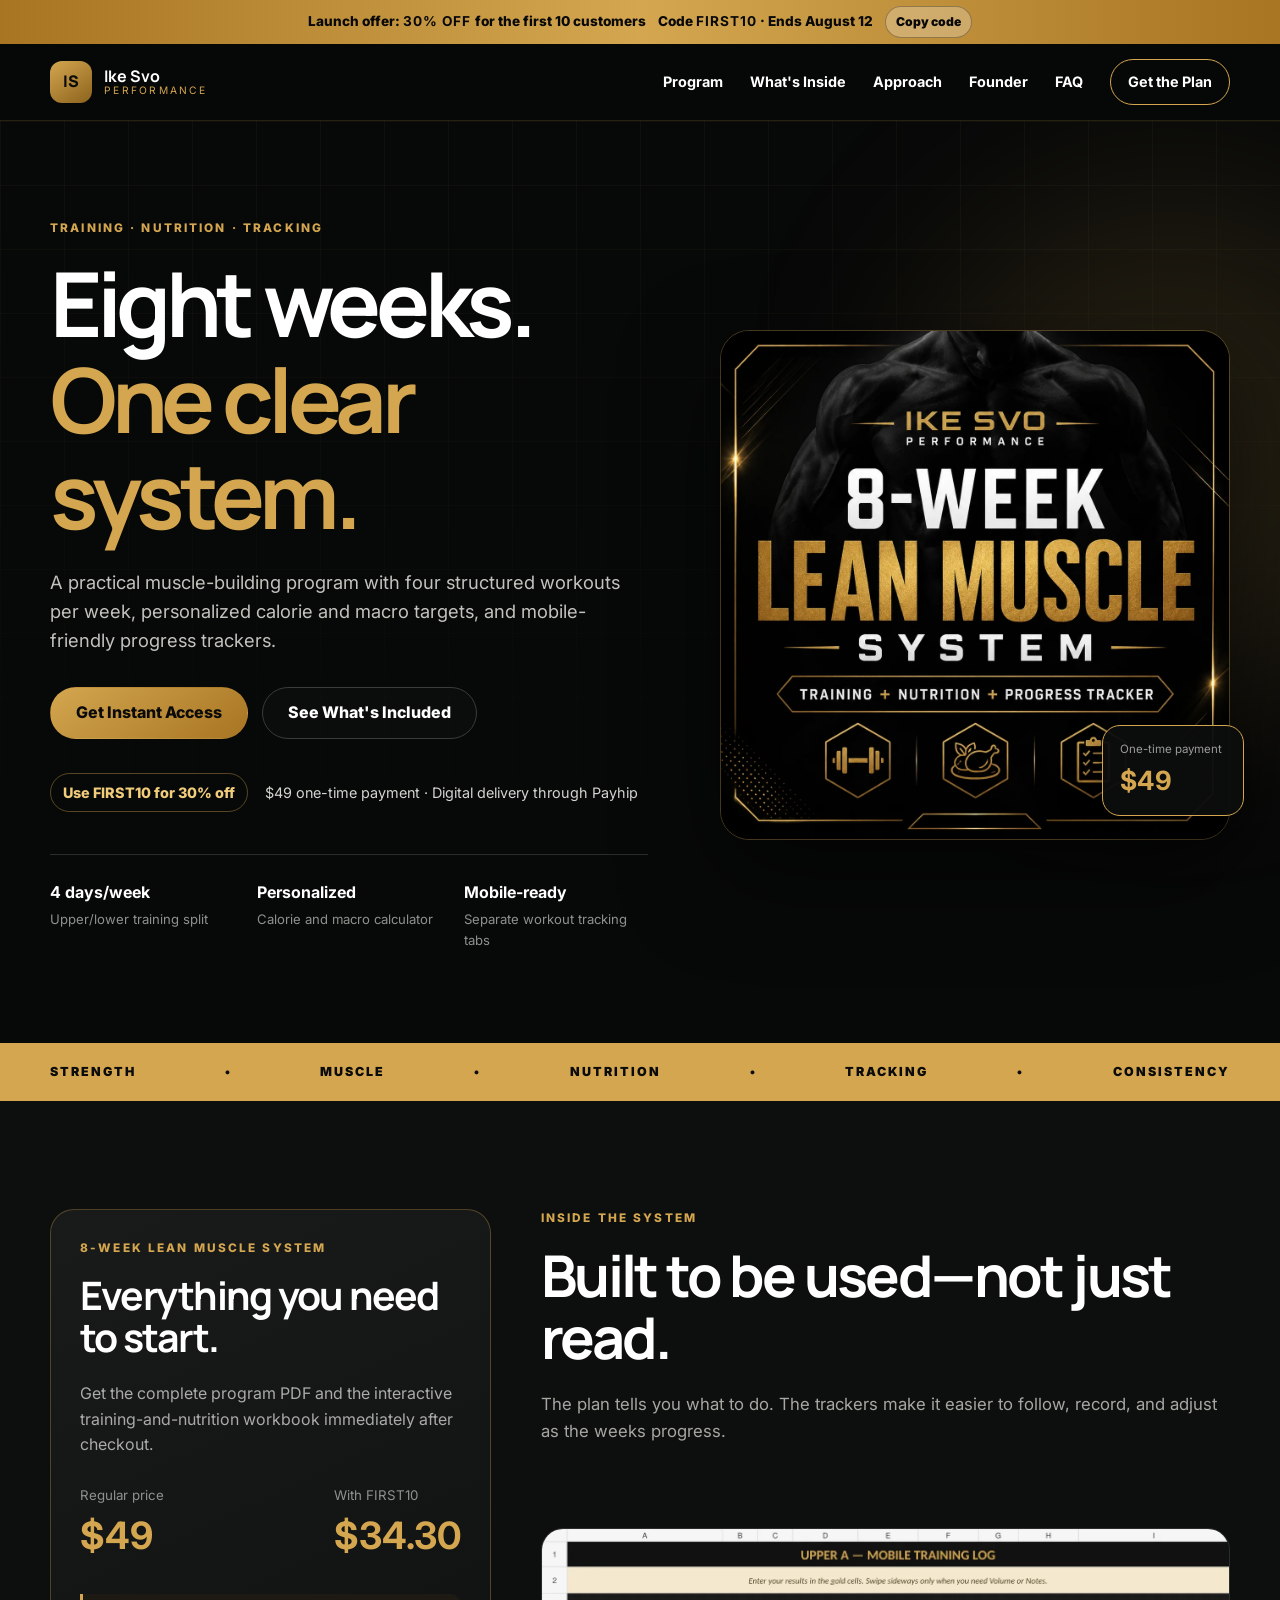
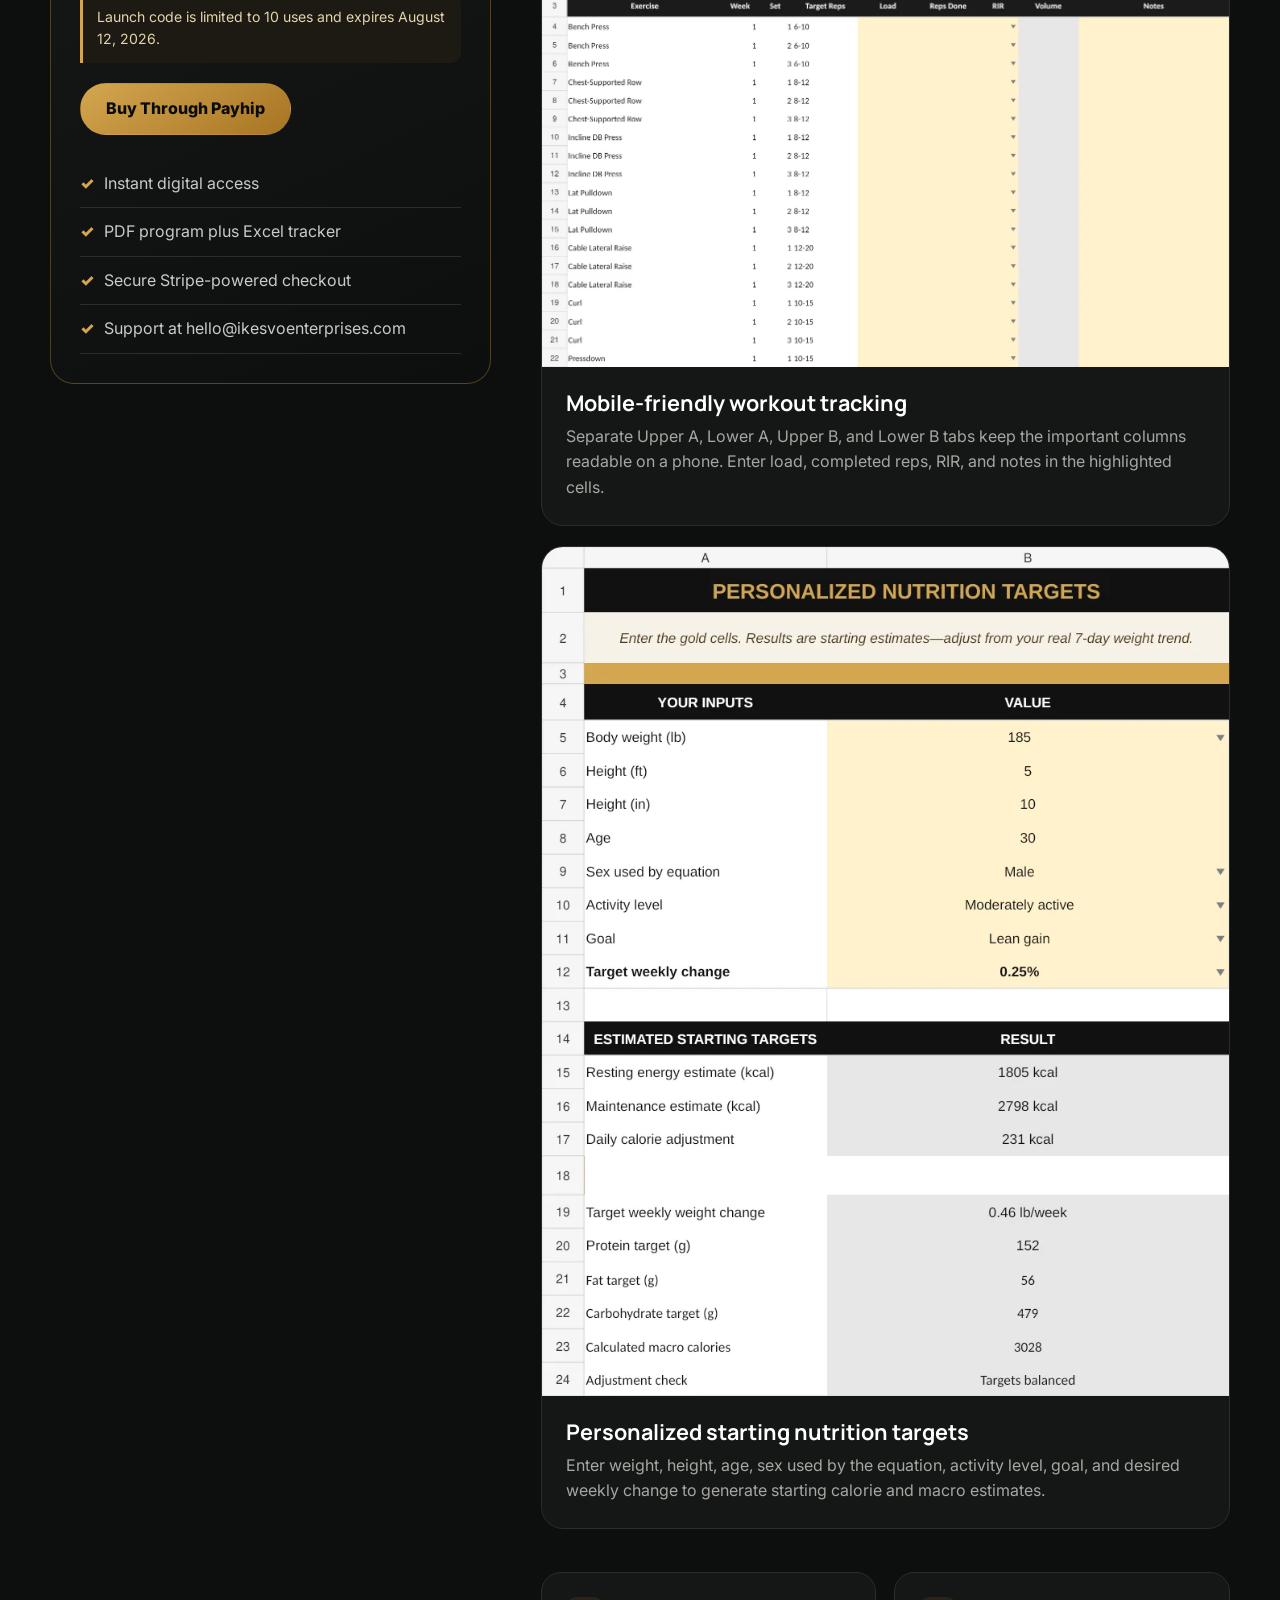
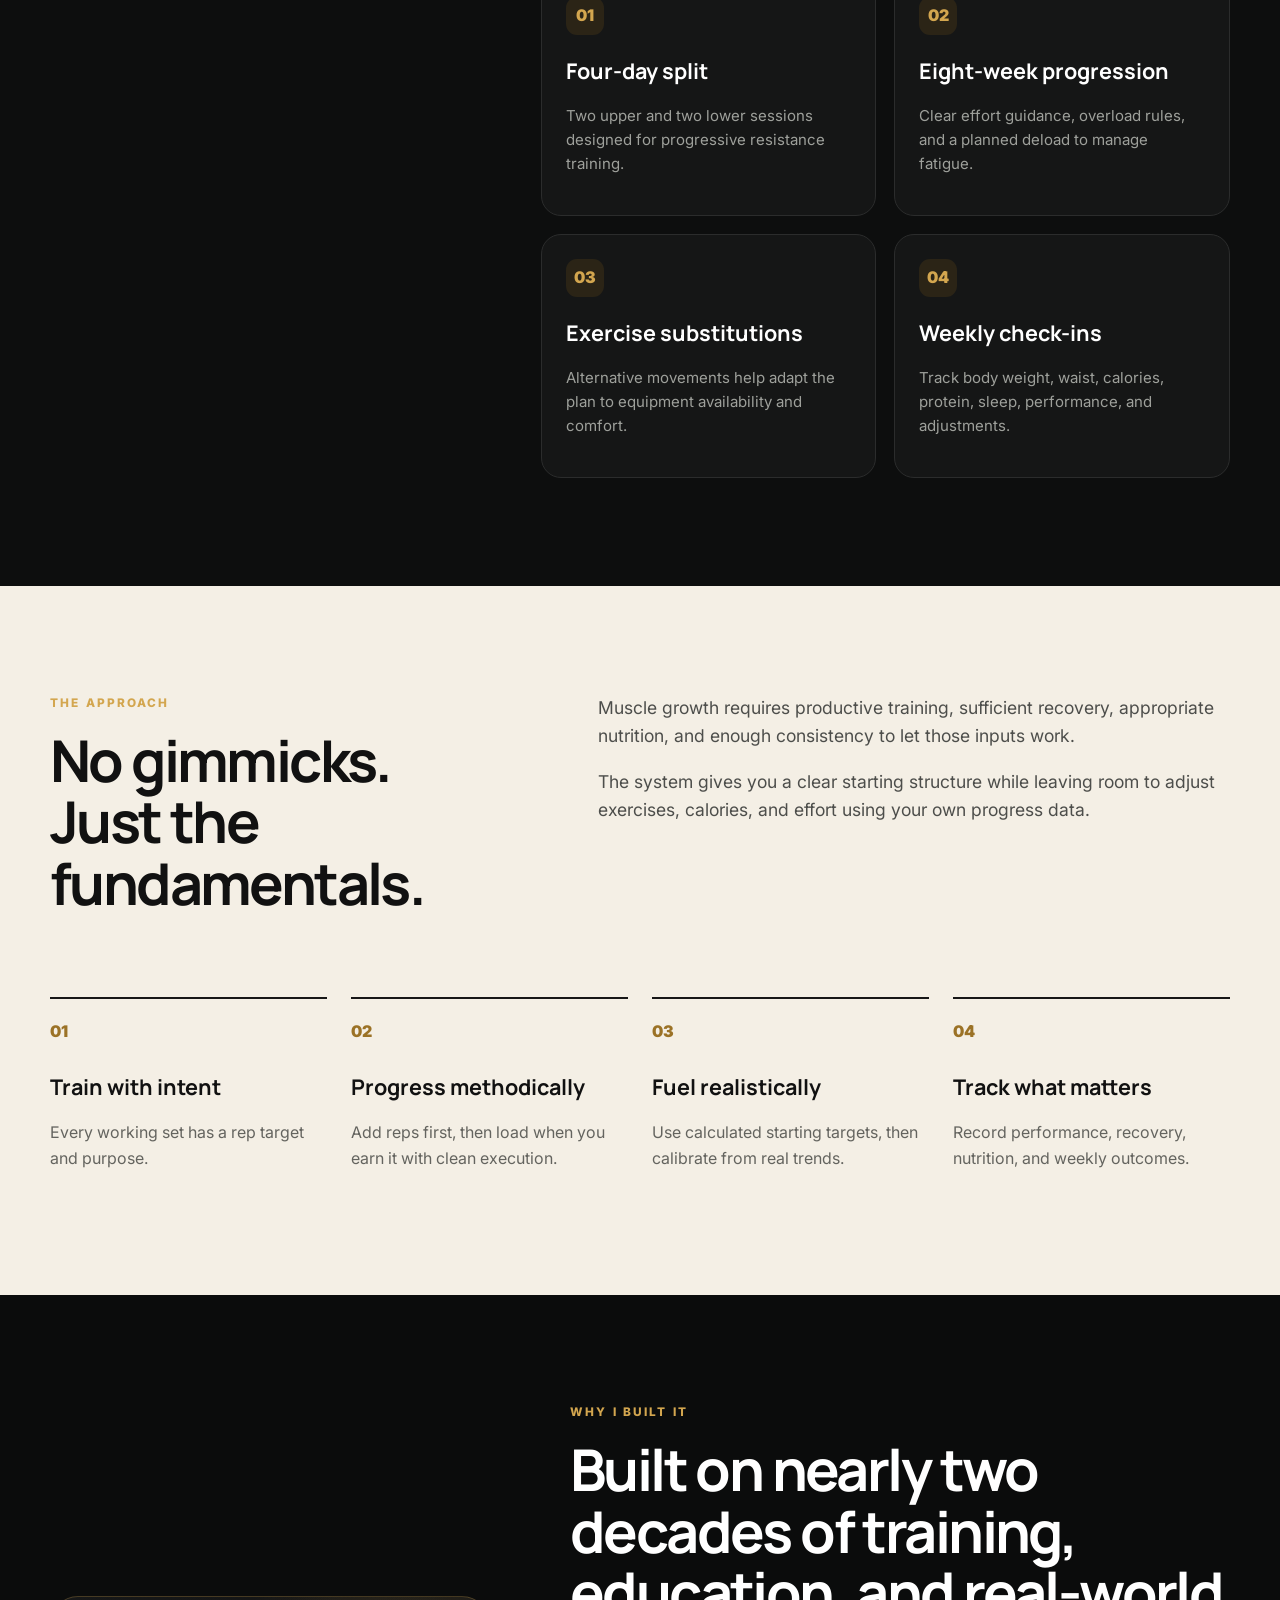
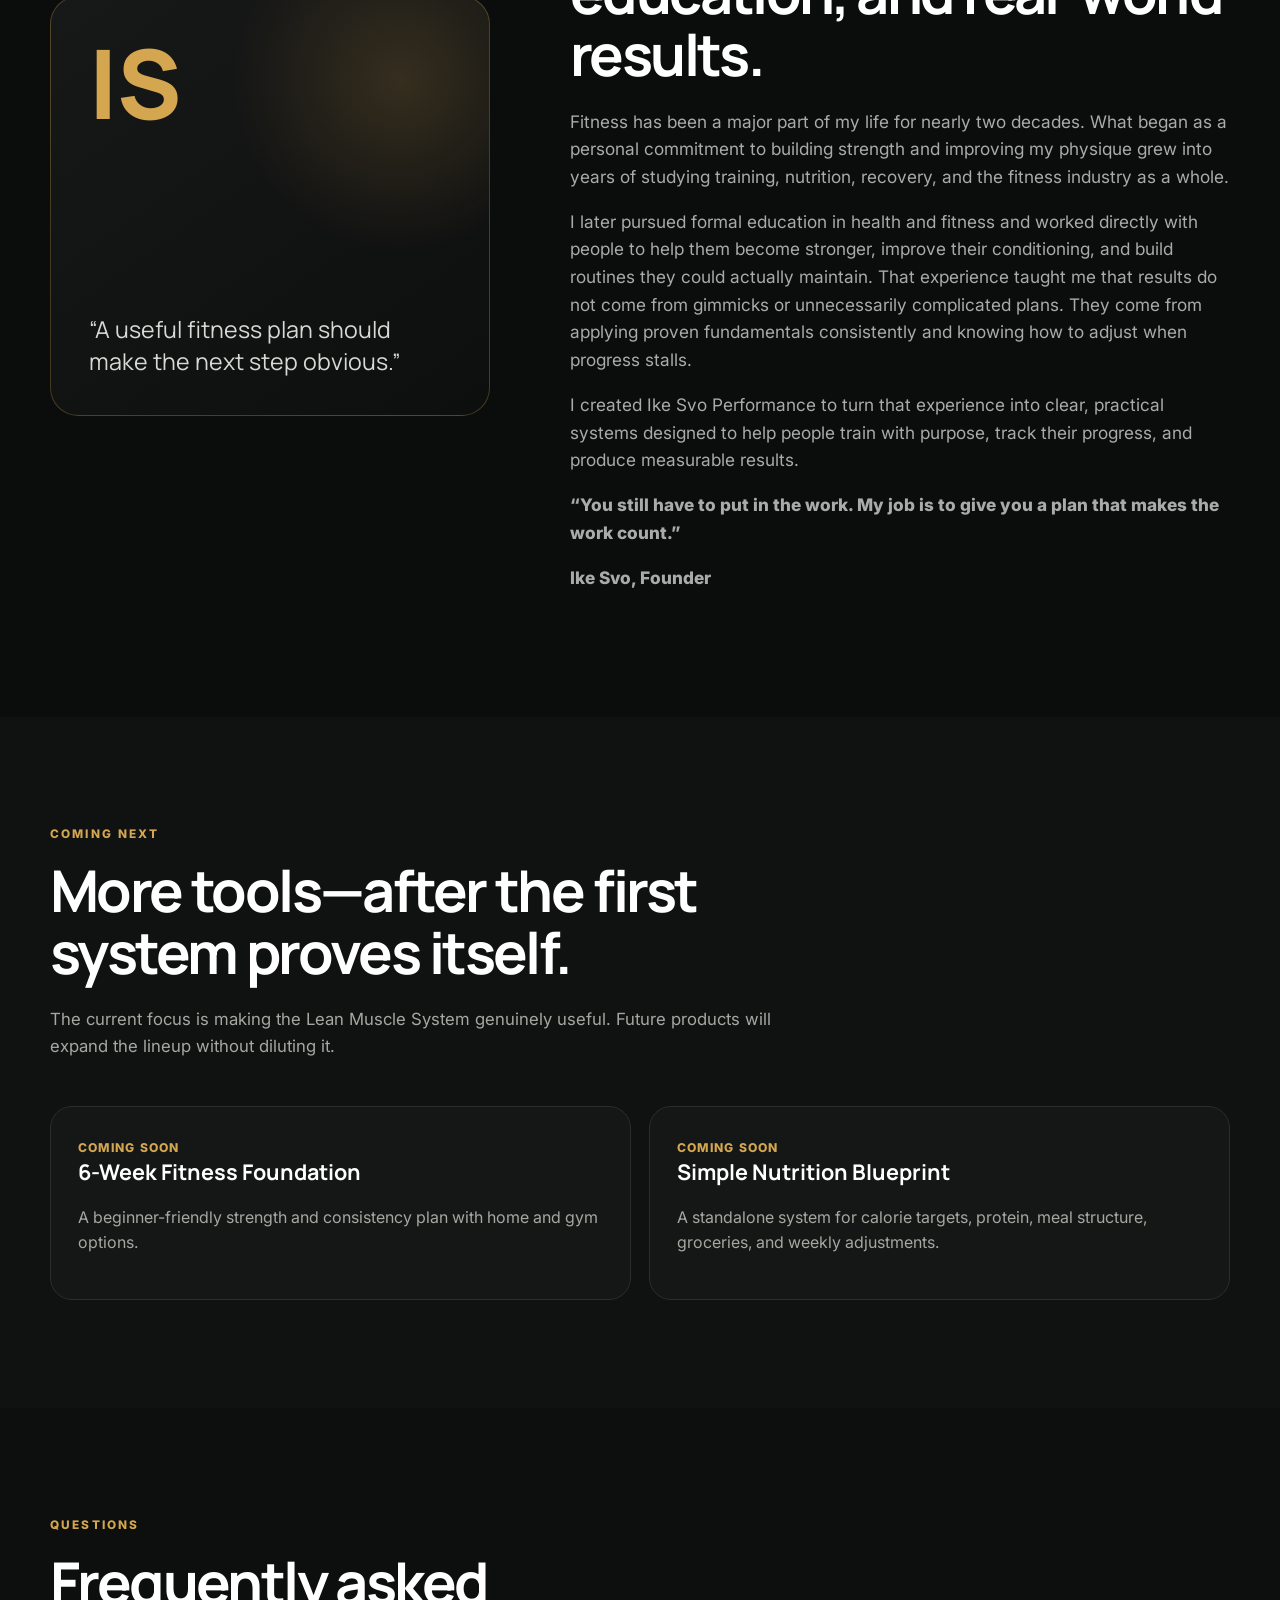
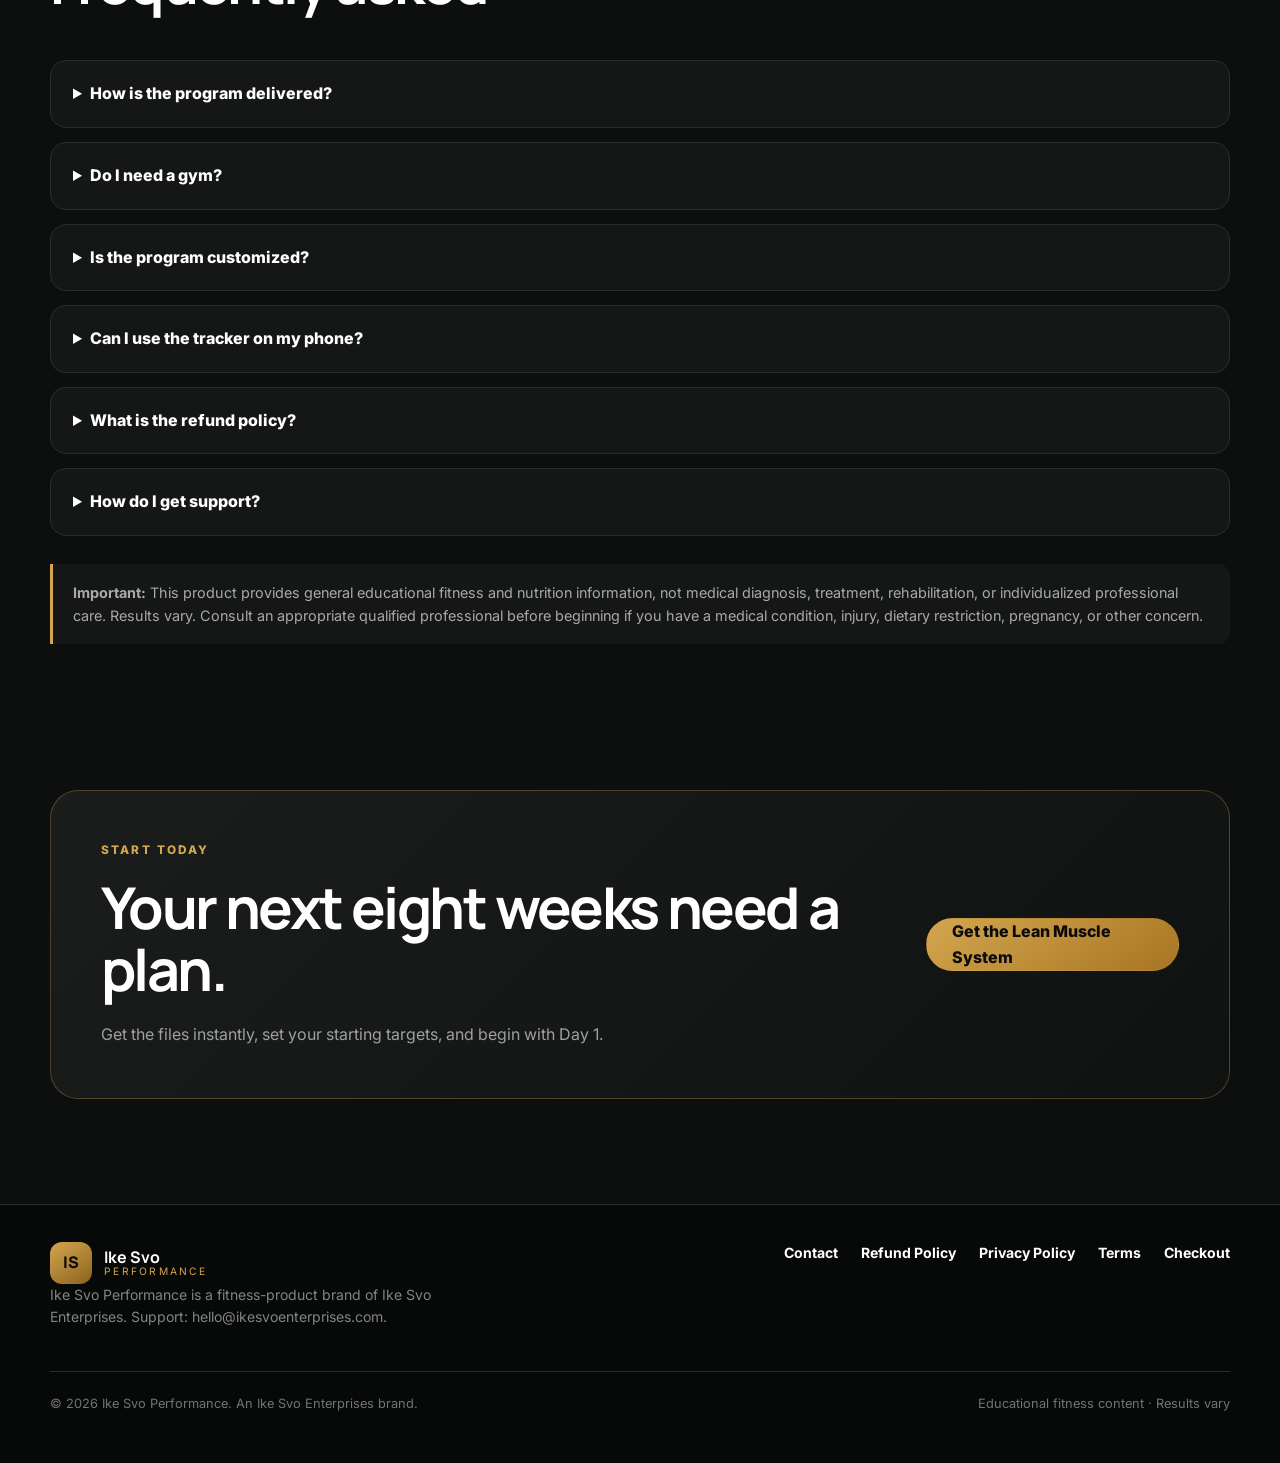
==== index.html @ c5bb83a3 "Rename     index.html.html to     index.html" ====
<!DOCTYPE html>
<html lang="en">
<head>
  <meta charset="UTF-8">
  <meta name="viewport" content="width=device-width, initial-scale=1.0">
  <meta name="description" content="The Ike Svo Performance 8-Week Lean Muscle System combines structured training, personalized nutrition targets, and progress tracking in one instant digital download.">
  <title>8-Week Lean Muscle System | Ike Svo Performance</title>
  <link rel="preconnect" href="https://fonts.googleapis.com">
  <link rel="preconnect" href="https://fonts.gstatic.com" crossorigin>
  <link href="https://fonts.googleapis.com/css2?family=Inter:wght@400;500;600;700;800&family=Manrope:wght@600;700;800&display=swap" rel="stylesheet">
  <link rel="stylesheet" href="styles.css">
</head>
<body>
  <div class="launch-bar">
    <div class="container launch-inner">
      <span>Launch offer: <strong>30% OFF</strong> for the first 10 customers</span>
      <span>Code <strong>FIRST10</strong> · Ends August 12</span>
      <button class="copy-code" data-copy-code="FIRST10" type="button">Copy code</button>
    </div>
  </div>

  <header class="site-header">
    <div class="container nav-wrap">
      <a class="brand" href="#top" aria-label="Ike Svo Performance home">
        <span class="brand-mark">IS</span>
        <span><strong>Ike Svo</strong><small>PERFORMANCE</small></span>
      </a>
      <button class="menu-toggle" aria-label="Open menu" aria-expanded="false">☰</button>
      <nav class="nav-links">
        <a href="#program">Program</a>
        <a href="#inside">What's Inside</a>
        <a href="#approach">Approach</a>
        <a href="#founder">Founder</a>
        <a href="#faq">FAQ</a>
        <a class="nav-cta" href="https://payhip.com/b/Aejir" target="_blank" rel="noopener">Get the Plan</a>
      </nav>
    </div>
  </header>

  <main id="top">
    <section class="hero">
      <div class="hero-grid-bg"></div>
      <div class="container hero-grid">
        <div>
          <div class="eyebrow">Training · Nutrition · Tracking</div>
          <h1>Eight weeks.<br><span>One clear system.</span></h1>
          <p class="hero-text">
            A practical muscle-building program with four structured workouts per week,
            personalized calorie and macro targets, and mobile-friendly progress trackers.
          </p>
          <div class="hero-actions">
            <a class="button button-gold" href="https://payhip.com/b/Aejir" target="_blank" rel="noopener">Get Instant Access</a>
            <a class="button button-outline" href="#inside">See What's Included</a>
          </div>
          <div class="offer-note">
            <span class="offer-pill">Use FIRST10 for 30% off</span>
            <span>$49 one-time payment · Digital delivery through Payhip</span>
          </div>
          <div class="hero-proof">
            <div><strong>4 days/week</strong><span>Upper/lower training split</span></div>
            <div><strong>Personalized</strong><span>Calorie and macro calculator</span></div>
            <div><strong>Mobile-ready</strong><span>Separate workout tracking tabs</span></div>
          </div>
        </div>
        <div class="product-cover-wrap">
          <img class="product-cover" src="product-cover.webp" alt="Cover of the Ike Svo Performance 8-Week Lean Muscle System">
          <div class="cover-price"><small>One-time payment</small><strong>$49</strong></div>
        </div>
      </div>
    </section>

    <section class="ticker" aria-label="Program features">
      <div class="container ticker-inner">
        <span>STRENGTH</span><span>•</span><span>MUSCLE</span><span>•</span>
        <span>NUTRITION</span><span>•</span><span>TRACKING</span><span>•</span><span>CONSISTENCY</span>
      </div>
    </section>

    <section class="section product-section" id="program">
      <div class="container product-layout">
        <aside class="product-summary">
          <div class="eyebrow">8-Week Lean Muscle System</div>
          <h2>Everything you need to start.</h2>
          <p>
            Get the complete program PDF and the interactive training-and-nutrition workbook
            immediately after checkout.
          </p>
          <div class="price-block">
            <div><small>Regular price</small><strong>$49</strong></div>
            <div><small>With FIRST10</small><strong>$34.30</strong></div>
          </div>
          <div class="discount-note">
            Launch code is limited to 10 uses and expires August 12, 2026.
          </div>
          <a class="button button-gold" href="https://payhip.com/b/Aejir" target="_blank" rel="noopener">Buy Through Payhip</a>
          <ul class="purchase-details">
            <li>Instant digital access</li>
            <li>PDF program plus Excel tracker</li>
            <li>Secure Stripe-powered checkout</li>
            <li>Support at hello@ikesvoenterprises.com</li>
          </ul>
        </aside>

        <div class="previews" id="inside">
          <div class="section-heading">
            <div class="eyebrow">Inside the system</div>
            <h2>Built to be used—not just read.</h2>
            <p>
              The plan tells you what to do. The trackers make it easier to follow, record,
              and adjust as the weeks progress.
            </p>
          </div>

          <article class="preview-card">
            <img class="preview-image" src="training-log-preview.webp" alt="Preview of the mobile-friendly Upper A training log">
            <div class="preview-copy">
              <h3>Mobile-friendly workout tracking</h3>
              <p>
                Separate Upper A, Lower A, Upper B, and Lower B tabs keep the important columns
                readable on a phone. Enter load, completed reps, RIR, and notes in the highlighted cells.
              </p>
            </div>
          </article>

          <article class="preview-card">
            <img class="preview-image" src="nutrition-calculator-preview.webp" alt="Preview of the personalized nutrition calculator">
            <div class="preview-copy">
              <h3>Personalized starting nutrition targets</h3>
              <p>
                Enter weight, height, age, sex used by the equation, activity level, goal, and desired
                weekly change to generate starting calorie and macro estimates.
              </p>
            </div>
          </article>

          <div class="included-grid">
            <article class="included-card"><span>01</span><h3>Four-day split</h3><p>Two upper and two lower sessions designed for progressive resistance training.</p></article>
            <article class="included-card"><span>02</span><h3>Eight-week progression</h3><p>Clear effort guidance, overload rules, and a planned deload to manage fatigue.</p></article>
            <article class="included-card"><span>03</span><h3>Exercise substitutions</h3><p>Alternative movements help adapt the plan to equipment availability and comfort.</p></article>
            <article class="included-card"><span>04</span><h3>Weekly check-ins</h3><p>Track body weight, waist, calories, protein, sleep, performance, and adjustments.</p></article>
          </div>
        </div>
      </div>
    </section>

    <section class="section approach-section" id="approach">
      <div class="container">
        <div class="two-column">
          <div><div class="eyebrow">The approach</div><h2>No gimmicks.<br>Just the fundamentals.</h2></div>
          <div class="approach-copy">
            <p>Muscle growth requires productive training, sufficient recovery, appropriate nutrition, and enough consistency to let those inputs work.</p>
            <p>The system gives you a clear starting structure while leaving room to adjust exercises, calories, and effort using your own progress data.</p>
          </div>
        </div>
        <div class="principles-grid">
          <article><span>01</span><h3>Train with intent</h3><p>Every working set has a rep target and purpose.</p></article>
          <article><span>02</span><h3>Progress methodically</h3><p>Add reps first, then load when you earn it with clean execution.</p></article>
          <article><span>03</span><h3>Fuel realistically</h3><p>Use calculated starting targets, then calibrate from real trends.</p></article>
          <article><span>04</span><h3>Track what matters</h3><p>Record performance, recovery, nutrition, and weekly outcomes.</p></article>
        </div>
      </div>
    </section>

    <section class="section founder-section" id="founder">
      <div class="container founder-grid">
        <div class="founder-card">
          <div class="founder-monogram">IS</div>
          <blockquote>“A useful fitness plan should make the next step obvious.”</blockquote>
        </div>
        <div class="founder-copy">
          <div class="eyebrow">Why I built it</div>
          <h2>Built on nearly two decades of training, education, and real-world results.</h2>
          <p>
            Fitness has been a major part of my life for nearly two decades. What began as a personal
            commitment to building strength and improving my physique grew into years of studying training,
            nutrition, recovery, and the fitness industry as a whole.
          </p>
          <p>
            I later pursued formal education in health and fitness and worked directly with people to help
            them become stronger, improve their conditioning, and build routines they could actually maintain.
            That experience taught me that results do not come from gimmicks or unnecessarily complicated plans.
            They come from applying proven fundamentals consistently and knowing how to adjust when progress stalls.
          </p>
          <p>
            I created Ike Svo Performance to turn that experience into clear, practical systems designed to
            help people train with purpose, track their progress, and produce measurable results.
          </p>
          <p class="founder-signoff">“You still have to put in the work. My job is to give you a plan that makes the work count.”</p>
          <p class="founder-signoff">Ike Svo, Founder</p>
        </div>
      </div>
    </section>

    <section class="section coming-section">
      <div class="container">
        <div class="section-heading">
          <div class="eyebrow">Coming next</div>
          <h2>More tools—after the first system proves itself.</h2>
          <p>The current focus is making the Lean Muscle System genuinely useful. Future products will expand the lineup without diluting it.</p>
        </div>
        <div class="coming-grid">
          <article class="coming-card"><span class="tag">Coming soon</span><h3>6-Week Fitness Foundation</h3><p>A beginner-friendly strength and consistency plan with home and gym options.</p></article>
          <article class="coming-card"><span class="tag">Coming soon</span><h3>Simple Nutrition Blueprint</h3><p>A standalone system for calorie targets, protein, meal structure, groceries, and weekly adjustments.</p></article>
        </div>
      </div>
    </section>

    <section class="section faq-section" id="faq">
      <div class="container">
        <div class="section-heading"><div class="eyebrow">Questions</div><h2>Frequently asked</h2></div>
        <div class="faq-list">
          <details><summary>How is the program delivered?</summary><p>Checkout and automatic digital delivery are handled through Payhip. After purchase, you receive access to the program PDF and Excel tracker on the confirmation page and by email.</p></details>
          <details><summary>Do I need a gym?</summary><p>The Lean Muscle System is designed primarily for a gym with standard resistance-training equipment. The program includes substitutions for many movements.</p></details>
          <details><summary>Is the program customized?</summary><p>The workouts are a self-guided program, not individualized coaching. The included nutrition calculator produces personalized starting estimates based on the information you enter, but it is not medical or dietetic care.</p></details>
          <details><summary>Can I use the tracker on my phone?</summary><p>Yes. The workbook includes separate mobile-friendly tabs for each workout. Microsoft Excel or another compatible spreadsheet app is recommended.</p></details>
          <details><summary>What is the refund policy?</summary><p>Because this is an instantly delivered digital product, sales are generally final after access is provided, except where required by law or when a file is defective or inaccessible. Read the full <a href="refund.html">Refund Policy</a>.</p></details>
          <details><summary>How do I get support?</summary><p>Email <a href="mailto:hello@ikesvoenterprises.com">hello@ikesvoenterprises.com</a> with your order email and a clear description of the issue.</p></details>
        </div>
        <div class="disclaimer">
          <strong>Important:</strong> This product provides general educational fitness and nutrition information, not medical diagnosis, treatment, rehabilitation, or individualized professional care. Results vary. Consult an appropriate qualified professional before beginning if you have a medical condition, injury, dietary restriction, pregnancy, or other concern.
        </div>
      </div>
    </section>

    <section class="cta-section">
      <div class="container cta-card">
        <div><div class="eyebrow">Start today</div><h2>Your next eight weeks need a plan.</h2><p>Get the files instantly, set your starting targets, and begin with Day 1.</p></div>
        <a class="button button-gold" href="https://payhip.com/b/Aejir" target="_blank" rel="noopener">Get the Lean Muscle System</a>
      </div>
    </section>
  </main>

  <footer>
    <div class="container">
      <div class="footer-top">
        <div>
          <a class="brand" href="#top"><span class="brand-mark">IS</span><span><strong>Ike Svo</strong><small>PERFORMANCE</small></span></a>
          <p class="footer-copy">Ike Svo Performance is a fitness-product brand of Ike Svo Enterprises. Support: <a href="mailto:hello@ikesvoenterprises.com">hello@ikesvoenterprises.com</a>.</p>
        </div>
        <nav class="footer-links" aria-label="Footer navigation">
          <a href="contact.html">Contact</a>
          <a href="refund.html">Refund Policy</a>
          <a href="privacy.html">Privacy Policy</a>
          <a href="terms.html">Terms</a>
          <a href="https://payhip.com/b/Aejir" target="_blank" rel="noopener">Checkout</a>
        </nav>
      </div>
      <div class="footer-bottom">
        <span>© <span id="year"></span> Ike Svo Performance. An Ike Svo Enterprises brand.</span>
        <span>Educational fitness content · Results vary</span>
      </div>
    </div>
  </footer>
  <div class="toast" role="status" aria-live="polite"></div>
  <script src="script.js"></script>
</body>
</html>
---- styles.css ----
:root {
  --black: #070808;
  --black-soft: #0f1010;
  --card: #151616;
  --card-2: #1a1b1b;
  --gold: #d3a64f;
  --gold-light: #f0cc7b;
  --gold-dark: #9b7226;
  --cream: #f4efe5;
  --white: #ffffff;
  --muted: #a7a7a2;
  --line: #2b2c2c;
  --success: #85d69a;
  --max: 1180px;
}
* { box-sizing: border-box; }
html { scroll-behavior: smooth; }
body {
  margin: 0;
  font-family: "Inter", sans-serif;
  color: var(--white);
  background: var(--black);
  line-height: 1.6;
}
body.menu-open { overflow: hidden; }
a { color: inherit; text-decoration: none; }
img { display: block; max-width: 100%; }
button { font: inherit; }
.container { width: min(calc(100% - 40px), var(--max)); margin: 0 auto; }
.eyebrow {
  margin-bottom: 17px;
  color: var(--gold);
  font-size: .74rem;
  font-weight: 800;
  letter-spacing: .18em;
  text-transform: uppercase;
}
h1, h2, h3 { margin-top: 0; font-family: "Manrope", sans-serif; line-height: 1.07; }
h1 { margin-bottom: 25px; font-size: clamp(3.25rem, 7vw, 6.35rem); letter-spacing: -.06em; }
h1 span, h2 span { color: var(--gold); }
h2 { margin-bottom: 22px; font-size: clamp(2.3rem, 4.5vw, 4.15rem); letter-spacing: -.045em; }
h3 { font-size: 1.35rem; }
p { margin-top: 0; }
.launch-bar {
  position: relative;
  z-index: 120;
  background: linear-gradient(90deg, #a87523, var(--gold), #a87523);
  color: #090909;
}
.launch-inner {
  min-height: 44px;
  display: flex;
  align-items: center;
  justify-content: center;
  gap: 12px;
  text-align: center;
  font-size: .85rem;
  font-weight: 800;
}
.launch-inner strong { letter-spacing: .08em; }
.copy-code {
  padding: 5px 10px;
  border: 1px solid rgba(0,0,0,.3);
  border-radius: 999px;
  background: rgba(255,255,255,.25);
  color: #090909;
  cursor: pointer;
  font-size: .76rem;
  font-weight: 900;
}
.site-header {
  position: sticky;
  top: 0;
  z-index: 110;
  border-bottom: 1px solid rgba(211,166,79,.16);
  background: rgba(7,8,8,.9);
  backdrop-filter: blur(14px);
}
.nav-wrap { min-height: 76px; display: flex; align-items: center; justify-content: space-between; }
.brand { display: flex; align-items: center; gap: 12px; }
.brand-mark {
  width: 42px; height: 42px; display: grid; place-items: center;
  border-radius: 12px;
  background: linear-gradient(145deg, var(--gold), #8c631d);
  color: #0b0b0b;
  font-family: "Manrope", sans-serif;
  font-weight: 800;
}
.brand > span:last-child { display: flex; flex-direction: column; line-height: 1.05; }
.brand strong { font-family: "Manrope", sans-serif; font-size: 1rem; }
.brand small { color: var(--gold); font-size: .64rem; letter-spacing: .22em; }
.nav-links { display: flex; align-items: center; gap: 27px; font-size: .9rem; font-weight: 700; }
.nav-links a:hover { color: var(--gold); }
.nav-cta { padding: 10px 17px; border: 1px solid var(--gold); border-radius: 999px; }
.menu-toggle { display: none; border: 0; background: none; color: #fff; font-size: 1.55rem; cursor: pointer; }
.hero {
  position: relative;
  min-height: 760px;
  padding: 98px 0 92px;
  overflow: hidden;
  display: flex;
  align-items: center;
}
.hero-grid-bg {
  position: absolute; inset: 0;
  background:
    linear-gradient(rgba(211,166,79,.05) 1px, transparent 1px),
    linear-gradient(90deg,rgba(211,166,79,.05) 1px,transparent 1px);
  background-size: 64px 64px;
  mask-image: linear-gradient(to bottom, black, transparent 88%);
}
.hero::after {
  content: "";
  position: absolute;
  width: 520px; height: 520px;
  right: -150px; top: 70px;
  border-radius: 50%;
  background: rgba(211,166,79,.13);
  filter: blur(95px);
}
.hero-grid {
  position: relative; z-index: 2;
  display: grid;
  grid-template-columns: 1.08fr .92fr;
  gap: 72px;
  align-items: center;
}
.hero-text { max-width: 650px; margin-bottom: 31px; color: #c3c3be; font-size: 1.15rem; }
.hero-actions { display: flex; flex-wrap: wrap; gap: 14px; margin-bottom: 34px; }
.button {
  min-height: 52px;
  padding: 0 25px;
  display: inline-flex; align-items: center; justify-content: center;
  border: 1px solid transparent;
  border-radius: 999px;
  font-weight: 800;
  cursor: pointer;
}
.button-gold { background: linear-gradient(145deg,var(--gold),#a87523); color: #0b0b0b; }
.button-gold:hover { filter: brightness(1.08); }
.button-outline { border-color: #3a3b3b; background: rgba(255,255,255,.02); color: #fff; }
.offer-note {
  display: flex; flex-wrap: wrap; gap: 10px 17px; align-items: center;
  margin-bottom: 42px;
  color: #d4d4cf;
  font-size: .9rem;
}
.offer-pill {
  padding: 7px 12px;
  border: 1px solid rgba(211,166,79,.4);
  border-radius: 999px;
  color: var(--gold-light);
  font-weight: 800;
}
.hero-proof {
  padding-top: 25px;
  display: grid;
  grid-template-columns: repeat(3,1fr);
  gap: 22px;
  border-top: 1px solid var(--line);
}
.hero-proof strong, .hero-proof span { display: block; }
.hero-proof strong { margin-bottom: 4px; }
.hero-proof span { color: #8f918d; font-size: .82rem; }
.product-cover-wrap {
  position: relative;
  width: min(100%, 530px);
  margin-left: auto;
}
.product-cover {
  width: 100%;
  border: 1px solid rgba(211,166,79,.3);
  border-radius: 29px;
  box-shadow: 0 35px 95px rgba(0,0,0,.55);
}
.cover-price {
  position: absolute;
  right: -14px;
  bottom: 24px;
  min-width: 142px;
  padding: 14px 17px;
  border: 1px solid var(--gold);
  border-radius: 18px;
  background: rgba(12,13,13,.95);
  box-shadow: 0 16px 40px rgba(0,0,0,.4);
}
.cover-price small, .cover-price strong { display: block; }
.cover-price small { color: #9a9c97; font-size: .72rem; }
.cover-price strong { color: var(--gold); font-size: 1.65rem; }
.ticker { background: var(--gold); color: #0b0b0b; }
.ticker-inner {
  min-height: 58px;
  display: flex; align-items: center; justify-content: space-between;
  font-size: .78rem; font-weight: 900; letter-spacing: .16em;
}
.section { padding: 108px 0; }
.section-heading { max-width: 740px; margin-bottom: 47px; }
.section-heading p { color: var(--muted); font-size: 1.05rem; }
.product-section { background: #0d0e0e; }
.product-layout {
  display: grid;
  grid-template-columns: .78fr 1.22fr;
  gap: 50px;
  align-items: start;
}
.product-summary {
  position: sticky;
  top: 150px;
  padding: 29px;
  border: 1px solid rgba(211,166,79,.32);
  border-radius: 24px;
  background: linear-gradient(155deg,#191a1a,#0d0e0e);
}
.product-summary h2 { font-size: 2.45rem; }
.product-summary p { color: #aaa; }
.price-block { display: flex; align-items: end; justify-content: space-between; gap: 15px; margin: 27px 0; }
.price-block small, .price-block strong { display: block; }
.price-block small { color: #8f918d; }
.price-block strong { color: var(--gold); font-size: 2.35rem; }
.discount-note {
  margin-bottom: 20px;
  padding: 12px 14px;
  border-left: 3px solid var(--gold);
  border-radius: 0 10px 10px 0;
  background: #1c1a13;
  color: #e4d4ac;
  font-size: .88rem;
}
.purchase-details {
  margin: 25px 0 0;
  padding: 0;
  list-style: none;
}
.purchase-details li {
  padding: 11px 0;
  border-bottom: 1px solid var(--line);
  color: #cacbc7;
}
.purchase-details li::before { content: "✓"; margin-right: 10px; color: var(--gold); font-weight: 900; }
.previews { display: grid; gap: 20px; }
.preview-card {
  overflow: hidden;
  border: 1px solid var(--line);
  border-radius: 22px;
  background: var(--card);
}
.preview-image {
  width: 100%;
  background: #fff;
}
.preview-copy { padding: 24px; }
.preview-copy h3 { margin-bottom: 10px; }
.preview-copy p { margin-bottom: 0; color: var(--muted); }
.included-grid { margin-top: 23px; display: grid; grid-template-columns: repeat(2,1fr); gap: 18px; }
.included-card {
  min-height: 175px;
  padding: 24px;
  border: 1px solid var(--line);
  border-radius: 20px;
  background: #151616;
}
.included-card span {
  display: inline-grid; place-items: center;
  width: 38px; height: 38px;
  margin-bottom: 24px;
  border-radius: 11px;
  background: #2b2416;
  color: var(--gold);
  font-weight: 900;
}
.included-card p { color: #9ea09b; font-size: .94rem; }
.approach-section { background: var(--cream); color: #111; }
.two-column { display: grid; grid-template-columns: .85fr 1.15fr; gap: 80px; }
.approach-copy { color: #4d4e4b; font-size: 1.1rem; }
.principles-grid { margin-top: 60px; display: grid; grid-template-columns: repeat(4,1fr); gap: 24px; }
.principles-grid article { padding-top: 20px; border-top: 2px solid #171717; }
.principles-grid span { display: block; margin-bottom: 31px; color: var(--gold-dark); font-weight: 900; }
.principles-grid p { color: #64645f; }
.founder-section { background: #0b0c0c; }
.founder-grid { display: grid; grid-template-columns: .8fr 1.2fr; gap: 80px; align-items: center; }
.founder-card {
  min-height: 420px;
  padding: 38px;
  display: flex; flex-direction: column; justify-content: space-between;
  border: 1px solid rgba(211,166,79,.28);
  border-radius: 28px;
  background:
    radial-gradient(circle at 80% 20%, rgba(211,166,79,.18), transparent 35%),
    linear-gradient(145deg,#171818,#0d0e0e);
}
.founder-monogram { color: var(--gold); font-family: "Manrope"; font-size: 6rem; font-weight: 800; line-height: 1; }
.founder-card blockquote { margin: 0; color: #d8d9d5; font-family: "Manrope"; font-size: 1.45rem; line-height: 1.35; }
.founder-copy p { color: #aaa; font-size: 1.08rem; }
.founder-signoff { color: var(--gold-light); font-weight: 800; }
.coming-section { background: #101111; }
.coming-grid { display: grid; grid-template-columns: repeat(2,1fr); gap: 18px; }
.coming-card {
  padding: 27px;
  border: 1px solid var(--line);
  border-radius: 22px;
  background: #151616;
}
.coming-card .tag { color: var(--gold); font-size: .76rem; font-weight: 800; letter-spacing: .1em; text-transform: uppercase; }
.coming-card p { color: var(--muted); }
.faq-section { background: #0d0e0e; }
.faq-list { display: grid; gap: 14px; }
details {
  padding: 20px 22px;
  border: 1px solid var(--line);
  border-radius: 16px;
  background: #151616;
}
summary { cursor: pointer; font-weight: 800; }
details p { margin-bottom: 0; color: #a8aaa5; }
.disclaimer {
  margin-top: 28px;
  padding: 17px 20px;
  border-left: 3px solid var(--gold);
  border-radius: 0 12px 12px 0;
  background: #151616;
  color: #a9aaa6;
  font-size: .9rem;
}
.cta-section { padding: 38px 0 105px; background: #0d0e0e; }
.cta-card {
  padding: 50px;
  display: flex; align-items: center; justify-content: space-between; gap: 40px;
  border: 1px solid rgba(211,166,79,.3);
  border-radius: 28px;
  background: linear-gradient(135deg,#1b1c1c,#101111);
}
.cta-card p { margin-bottom: 0; color: #9fa19c; }
footer { padding: 37px 0 48px; border-top: 1px solid var(--line); }
.footer-top { display: flex; justify-content: space-between; gap: 35px; }
.footer-copy { max-width: 430px; color: #838580; font-size: .88rem; }
.footer-links { display: flex; flex-wrap: wrap; gap: 15px 23px; align-content: flex-start; font-size: .88rem; font-weight: 700; }
.footer-links a:hover { color: var(--gold); }
.footer-bottom {
  margin-top: 28px;
  padding-top: 22px;
  display: flex; justify-content: space-between; gap: 20px;
  border-top: 1px solid var(--line);
  color: #737570;
  font-size: .8rem;
}
.toast {
  position: fixed; z-index: 300;
  left: 50%; bottom: 25px;
  padding: 11px 17px;
  transform: translate(-50%, 20px);
  border: 1px solid var(--gold);
  border-radius: 999px;
  background: #111;
  color: #fff;
  opacity: 0;
  pointer-events: none;
  transition: .2s ease;
}
.toast.show { transform: translate(-50%,0); opacity: 1; }

/* Legal and contact pages */
.policy-main { min-height: 75vh; padding: 85px 0 105px; background: #0c0d0d; }
.policy-shell { width: min(calc(100% - 40px), 860px); margin: 0 auto; }
.policy-card {
  padding: 45px;
  border: 1px solid var(--line);
  border-radius: 25px;
  background: #151616;
}
.policy-card h1 { font-size: clamp(2.6rem,6vw,4.5rem); }
.policy-card h2 { margin-top: 38px; font-size: 1.55rem; letter-spacing: -.02em; }
.policy-card p, .policy-card li { color: #b2b4af; }
.policy-card a { color: var(--gold-light); text-decoration: underline; text-underline-offset: 3px; }
.policy-card ul { padding-left: 20px; }
.policy-meta { margin-bottom: 35px; color: #82847f; font-size: .86rem; }
.contact-box {
  margin-top: 25px;
  padding: 24px;
  border: 1px solid rgba(211,166,79,.3);
  border-radius: 18px;
  background: #1a1812;
}
.contact-box strong, .contact-box a { display: block; }
.contact-box a { margin-top: 6px; font-size: 1.15rem; }

@media (max-width: 940px) {
  .menu-toggle { display: block; }
  .nav-links {
    display: none;
    position: fixed; left: 0; right: 0; top: 120px;
    padding: 25px 20px 32px;
    flex-direction: column; align-items: flex-start;
    border-bottom: 1px solid var(--line);
    background: #0b0c0c;
  }
  .nav-links.open { display: flex; }
  .hero-grid, .product-layout, .two-column, .founder-grid { grid-template-columns: 1fr; }
  .product-cover-wrap { margin: 0 auto; }
  .product-summary { position: static; }
  .principles-grid { grid-template-columns: repeat(2,1fr); }
}
@media (max-width: 650px) {
  .container, .policy-shell { width: min(calc(100% - 28px), var(--max)); }
  .launch-inner { min-height: 50px; flex-wrap: wrap; gap: 4px 9px; padding: 7px 0; font-size: .76rem; }
  .nav-links { top: 126px; }
  .hero { min-height: auto; padding: 68px 0 73px; }
  h1 { font-size: 3.35rem; }
  .hero-proof, .included-grid, .principles-grid, .coming-grid { grid-template-columns: 1fr; }
  .cover-price { right: 8px; bottom: 12px; }
  .ticker-inner { justify-content: center; flex-wrap: wrap; gap: 10px; padding: 14px 0; }
  .section { padding: 80px 0; }
  .cta-card, .footer-top, .footer-bottom { flex-direction: column; align-items: flex-start; }
  .cta-card { padding: 35px 24px; }
  .policy-card { padding: 29px 22px; }
  .footer-links { gap: 12px 17px; }
}

.simple-nav { display: flex; align-items: center; gap: 18px; font-size: .9rem; font-weight: 700; }
.simple-nav a:hover { color: var(--gold); }
.simple-nav .nav-cta { border: 1px solid var(--gold); }
@media (max-width: 650px) {
  .simple-nav { gap: 10px; font-size: .78rem; }
  .simple-nav .nav-cta { padding: 8px 11px; }
}
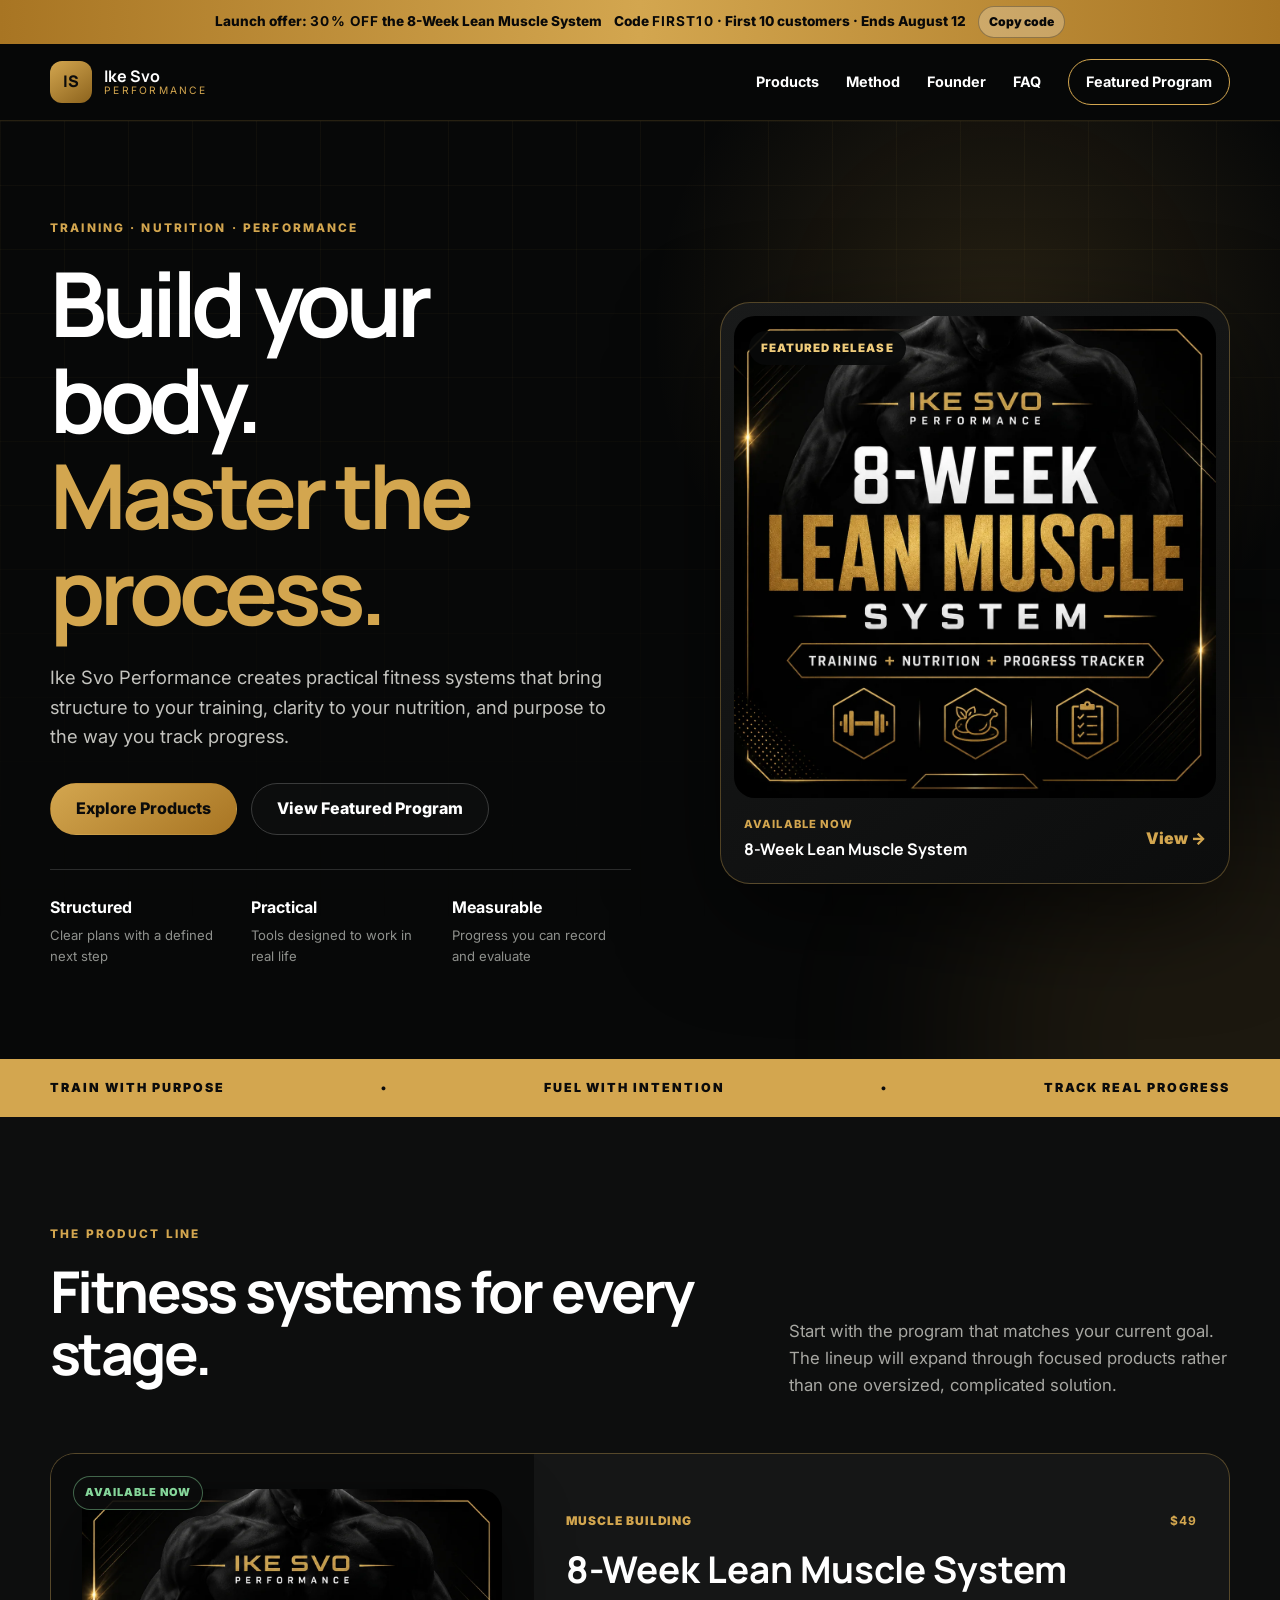
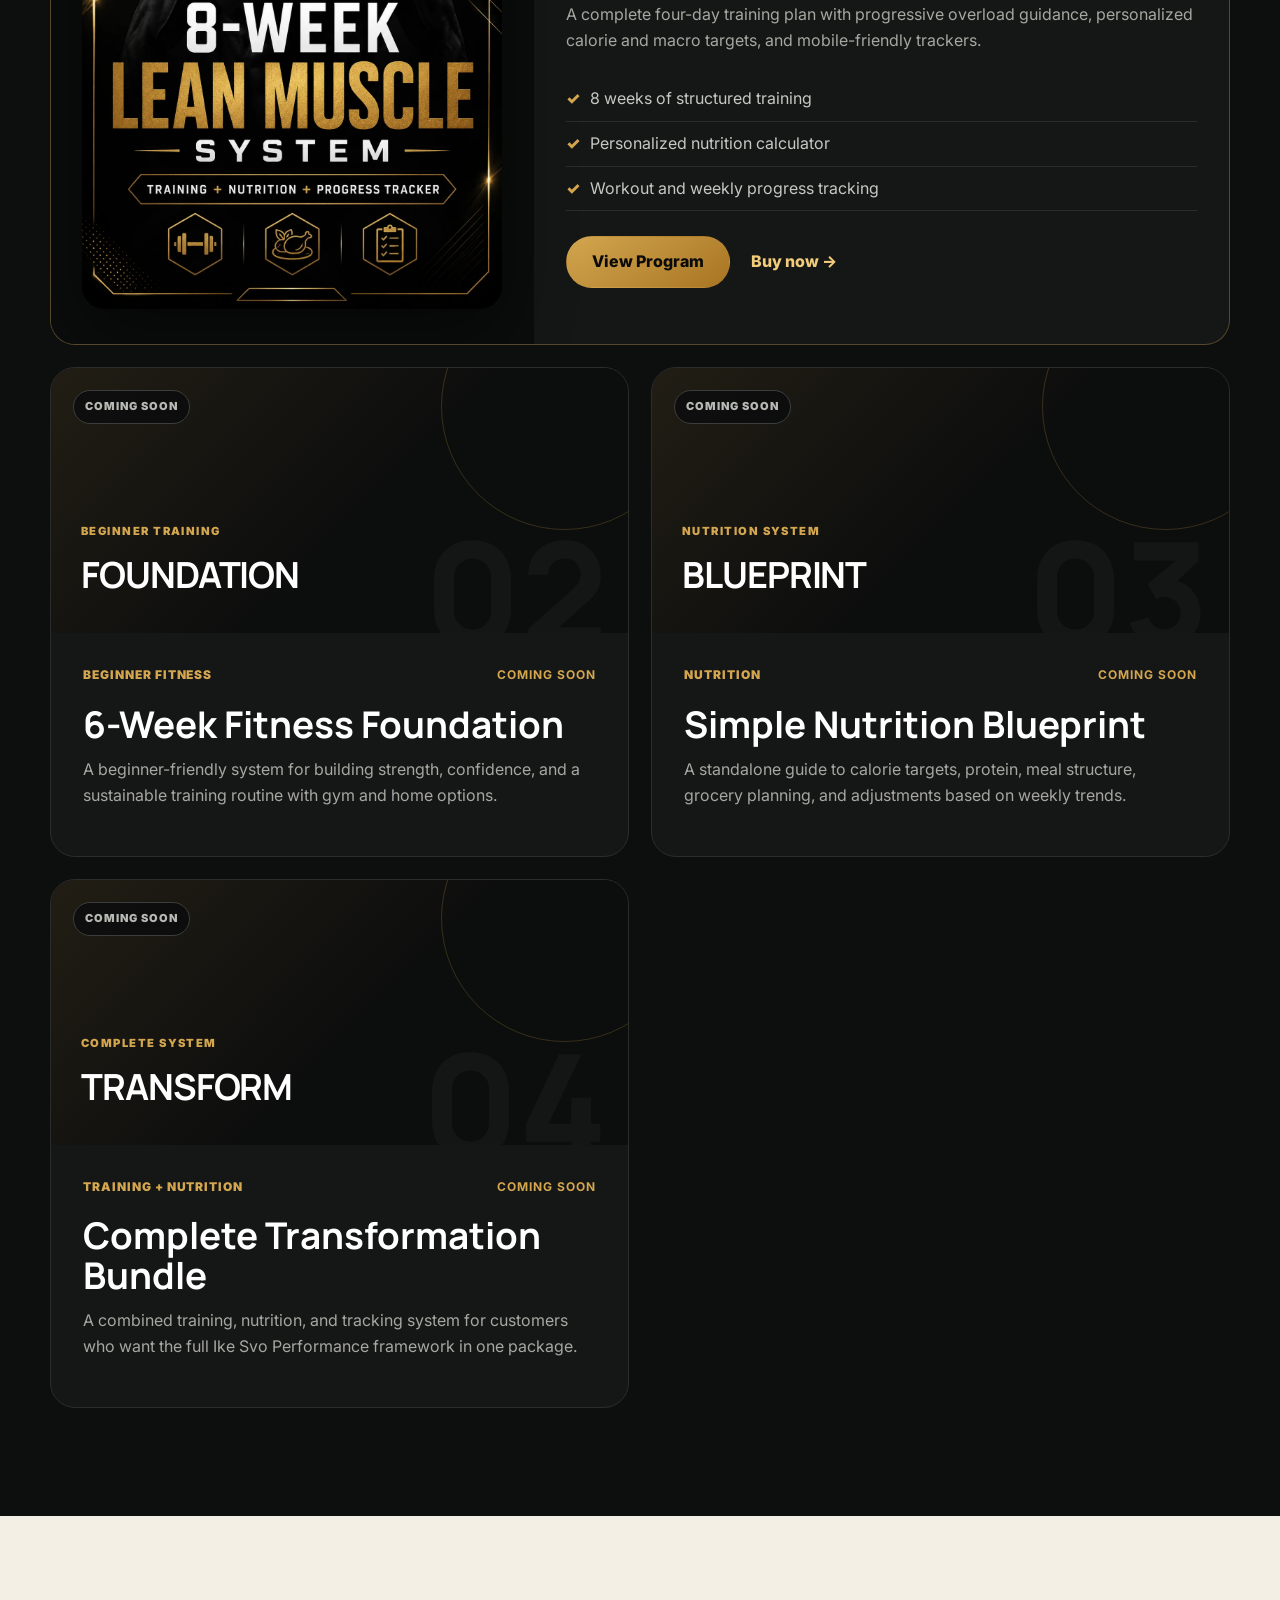
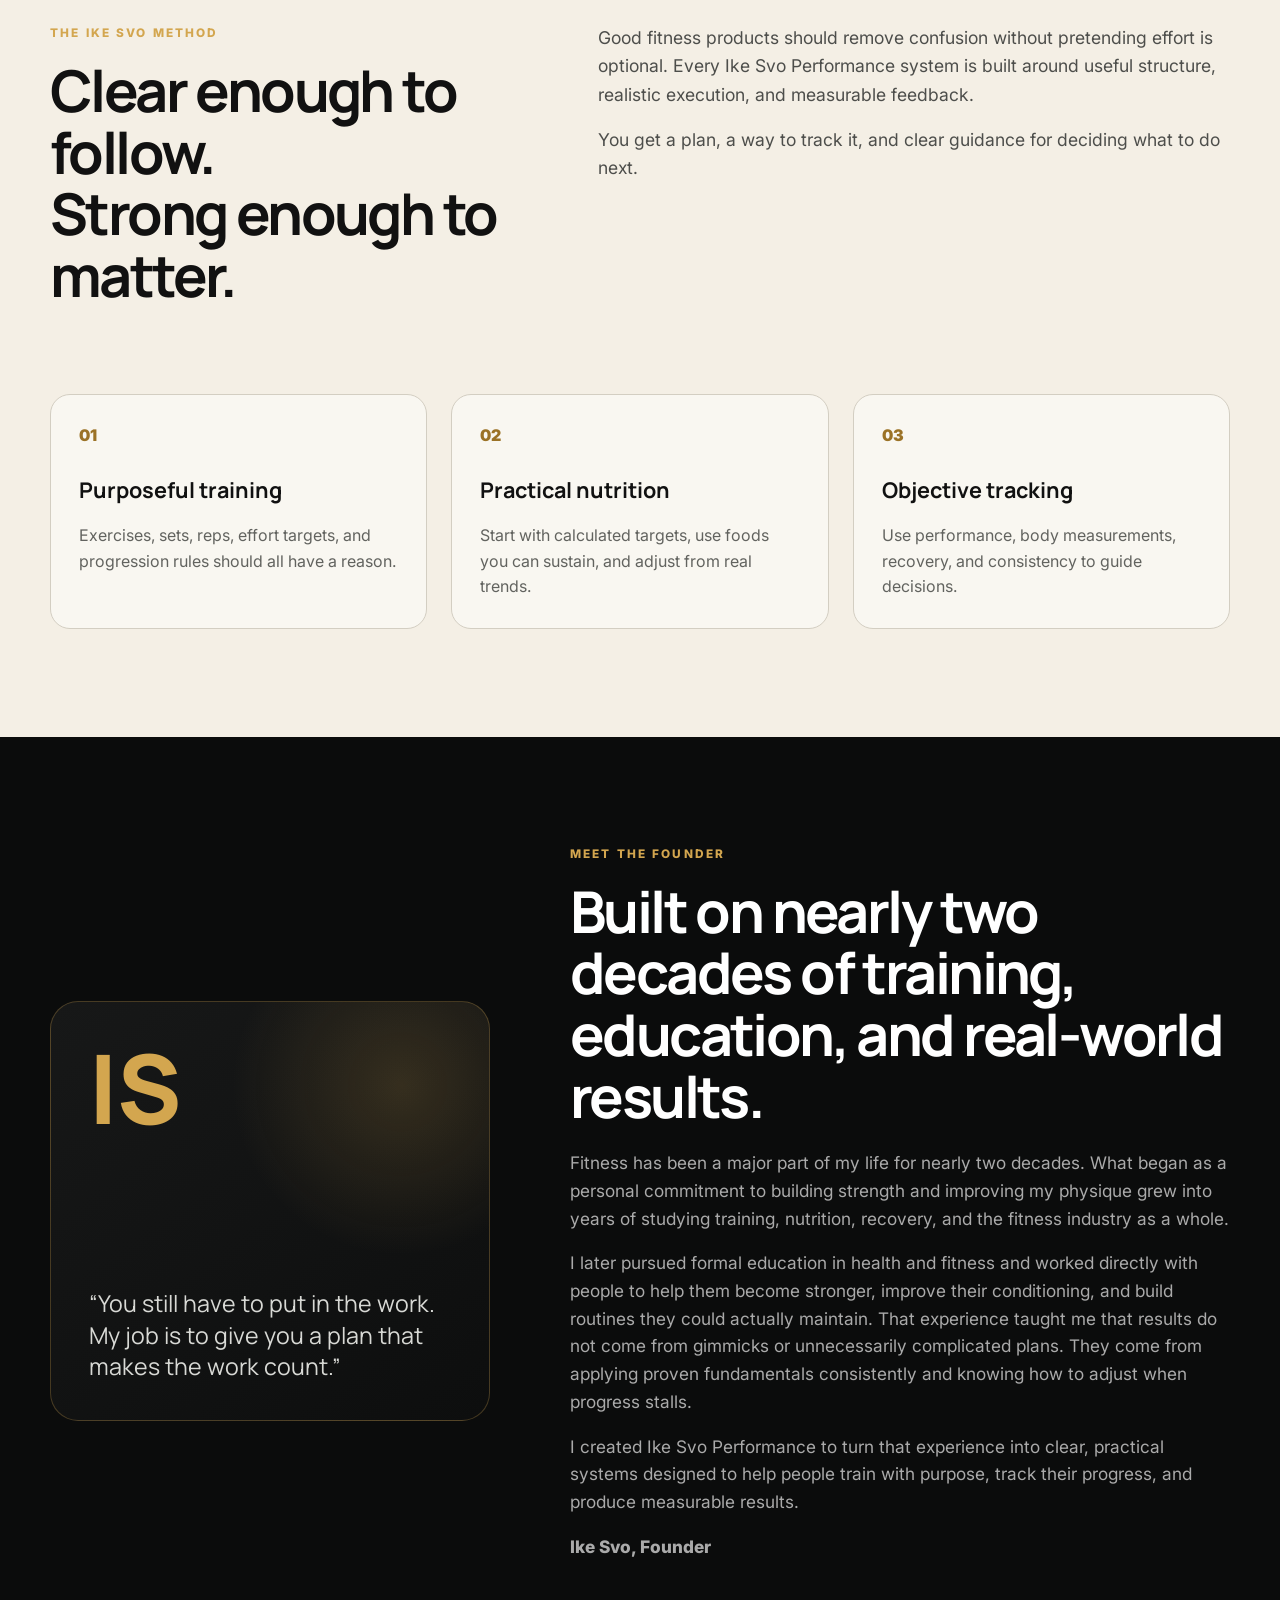
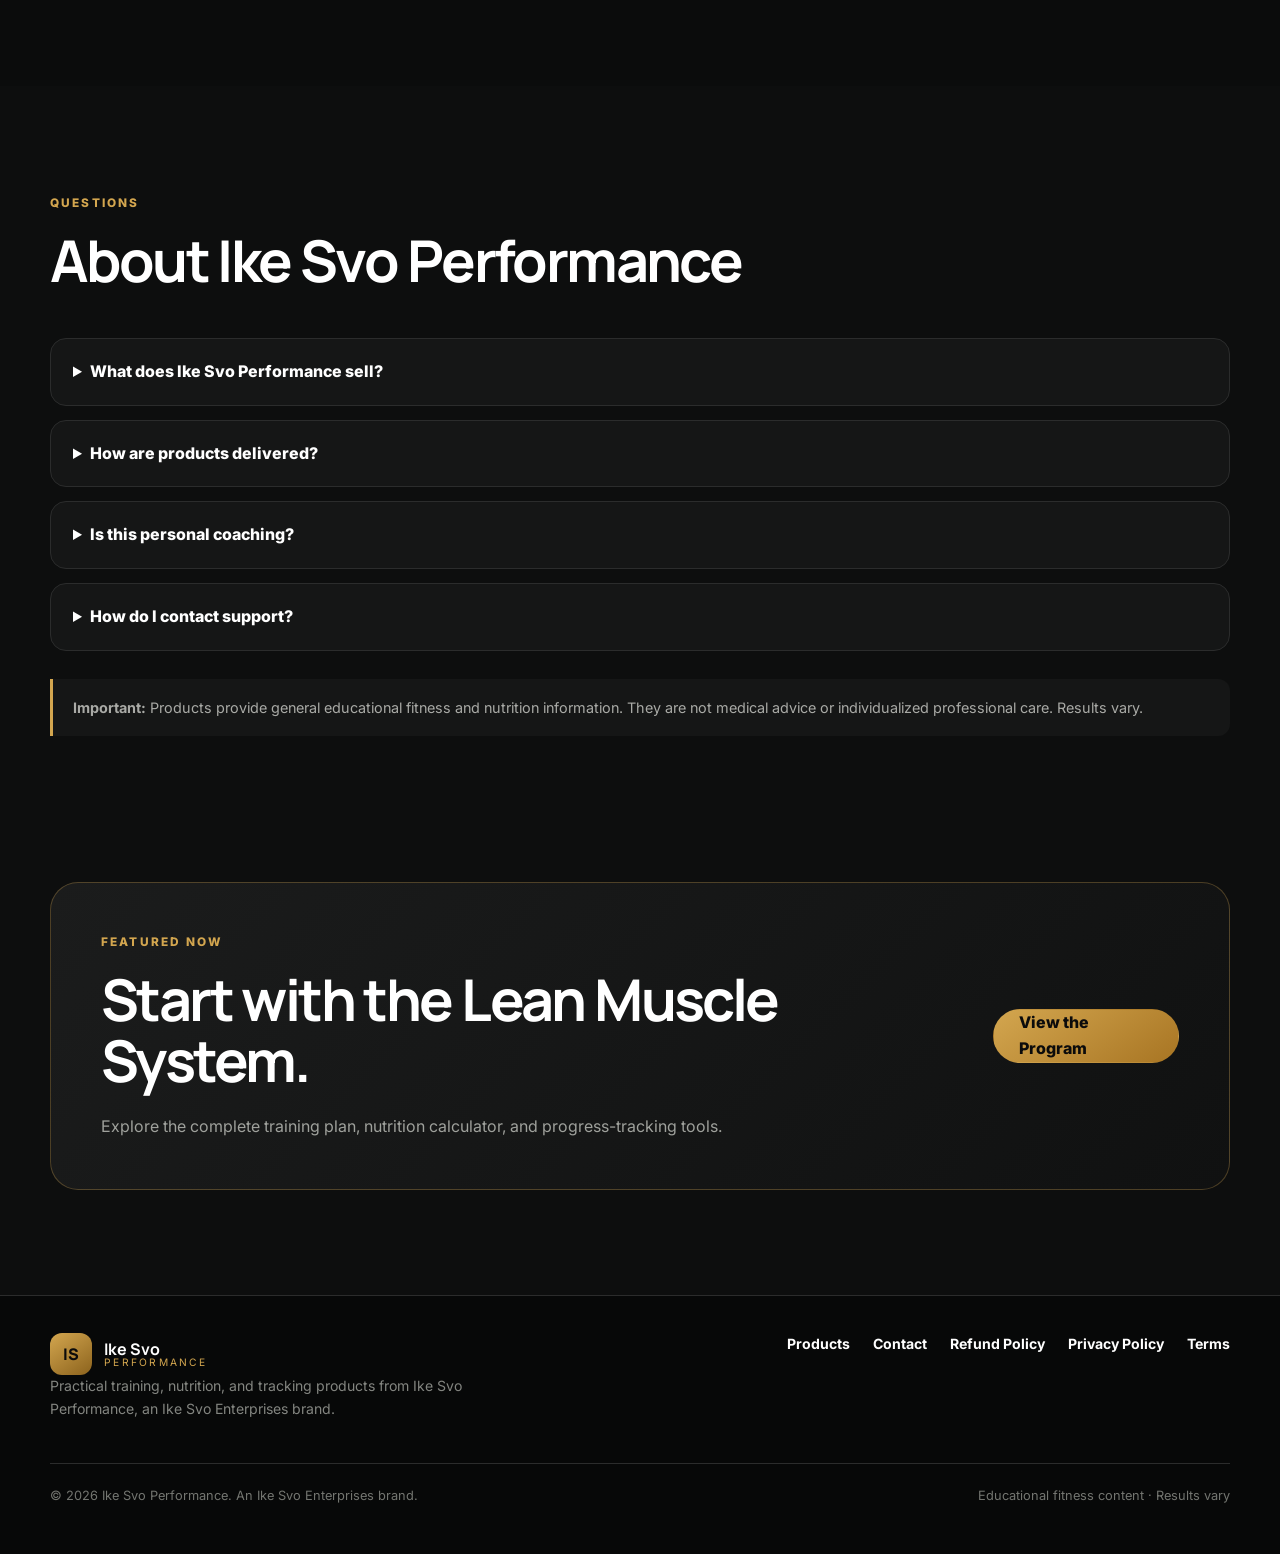
==== commit c499779f: "Separate home page and product page" ====
--- a/index.html
+++ b/index.html
@@ -3,8 +3,8 @@
 <head>
   <meta charset="UTF-8">
   <meta name="viewport" content="width=device-width, initial-scale=1.0">
-  <meta name="description" content="The Ike Svo Performance 8-Week Lean Muscle System combines structured training, personalized nutrition targets, and progress tracking in one instant digital download.">
-  <title>8-Week Lean Muscle System | Ike Svo Performance</title>
+  <meta name="description" content="Ike Svo Performance creates clear, practical fitness systems for training, nutrition, and measurable progress.">
+  <title>Ike Svo Performance | Training, Nutrition & Progress Systems</title>
   <link rel="preconnect" href="https://fonts.googleapis.com">
   <link rel="preconnect" href="https://fonts.gstatic.com" crossorigin>
   <link href="https://fonts.googleapis.com/css2?family=Inter:wght@400;500;600;700;800&family=Manrope:wght@600;700;800&display=swap" rel="stylesheet">
@@ -13,8 +13,8 @@
 <body>
   <div class="launch-bar">
     <div class="container launch-inner">
-      <span>Launch offer: <strong>30% OFF</strong> for the first 10 customers</span>
-      <span>Code <strong>FIRST10</strong> · Ends August 12</span>
+      <span>Launch offer: <strong>30% OFF</strong> the 8-Week Lean Muscle System</span>
+      <span>Code <strong>FIRST10</strong> · First 10 customers · Ends August 12</span>
       <button class="copy-code" data-copy-code="FIRST10" type="button">Copy code</button>
     </div>
   </div>
@@ -27,136 +27,182 @@
       </a>
       <button class="menu-toggle" aria-label="Open menu" aria-expanded="false">☰</button>
       <nav class="nav-links">
-        <a href="#program">Program</a>
-        <a href="#inside">What's Inside</a>
-        <a href="#approach">Approach</a>
+        <a href="#products">Products</a>
+        <a href="#method">Method</a>
         <a href="#founder">Founder</a>
         <a href="#faq">FAQ</a>
-        <a class="nav-cta" href="https://payhip.com/b/Aejir" target="_blank" rel="noopener">Get the Plan</a>
+        <a class="nav-cta" href="lean-muscle.html">Featured Program</a>
       </nav>
     </div>
   </header>
 
   <main id="top">
-    <section class="hero">
+    <section class="brand-hero">
       <div class="hero-grid-bg"></div>
-      <div class="container hero-grid">
-        <div>
-          <div class="eyebrow">Training · Nutrition · Tracking</div>
-          <h1>Eight weeks.<br><span>One clear system.</span></h1>
+      <div class="container brand-hero-grid">
+        <div class="brand-hero-copy">
+          <div class="eyebrow">Training · Nutrition · Performance</div>
+          <h1>Build your body.<br><span>Master the process.</span></h1>
           <p class="hero-text">
-            A practical muscle-building program with four structured workouts per week,
-            personalized calorie and macro targets, and mobile-friendly progress trackers.
+            Ike Svo Performance creates practical fitness systems that bring structure to your
+            training, clarity to your nutrition, and purpose to the way you track progress.
           </p>
           <div class="hero-actions">
-            <a class="button button-gold" href="https://payhip.com/b/Aejir" target="_blank" rel="noopener">Get Instant Access</a>
-            <a class="button button-outline" href="#inside">See What's Included</a>
-          </div>
-          <div class="offer-note">
-            <span class="offer-pill">Use FIRST10 for 30% off</span>
-            <span>$49 one-time payment · Digital delivery through Payhip</span>
-          </div>
-          <div class="hero-proof">
-            <div><strong>4 days/week</strong><span>Upper/lower training split</span></div>
-            <div><strong>Personalized</strong><span>Calorie and macro calculator</span></div>
-            <div><strong>Mobile-ready</strong><span>Separate workout tracking tabs</span></div>
-          </div>
-        </div>
-        <div class="product-cover-wrap">
-          <img class="product-cover" src="product-cover.webp" alt="Cover of the Ike Svo Performance 8-Week Lean Muscle System">
-          <div class="cover-price"><small>One-time payment</small><strong>$49</strong></div>
-        </div>
-      </div>
-    </section>
-
-    <section class="ticker" aria-label="Program features">
+            <a class="button button-gold" href="#products">Explore Products</a>
+            <a class="button button-outline" href="lean-muscle.html">View Featured Program</a>
+          </div>
+          <div class="brand-values">
+            <div><strong>Structured</strong><span>Clear plans with a defined next step</span></div>
+            <div><strong>Practical</strong><span>Tools designed to work in real life</span></div>
+            <div><strong>Measurable</strong><span>Progress you can record and evaluate</span></div>
+          </div>
+        </div>
+
+        <a class="featured-visual" href="lean-muscle.html" aria-label="View the 8-Week Lean Muscle System">
+          <div class="featured-label">Featured release</div>
+          <img src="product-cover.webp" alt="8-Week Lean Muscle System product cover">
+          <div class="featured-visual-footer">
+            <div>
+              <small>Available now</small>
+              <strong>8-Week Lean Muscle System</strong>
+            </div>
+            <span>View →</span>
+          </div>
+        </a>
+      </div>
+    </section>
+
+    <section class="ticker" aria-label="Brand focus">
       <div class="container ticker-inner">
-        <span>STRENGTH</span><span>•</span><span>MUSCLE</span><span>•</span>
-        <span>NUTRITION</span><span>•</span><span>TRACKING</span><span>•</span><span>CONSISTENCY</span>
-      </div>
-    </section>
-
-    <section class="section product-section" id="program">
-      <div class="container product-layout">
-        <aside class="product-summary">
-          <div class="eyebrow">8-Week Lean Muscle System</div>
-          <h2>Everything you need to start.</h2>
+        <span>TRAIN WITH PURPOSE</span><span>•</span><span>FUEL WITH INTENTION</span><span>•</span>
+        <span>TRACK REAL PROGRESS</span>
+      </div>
+    </section>
+
+    <section class="section home-products" id="products">
+      <div class="container">
+        <div class="section-heading home-heading">
+          <div>
+            <div class="eyebrow">The product line</div>
+            <h2>Fitness systems for every stage.</h2>
+          </div>
           <p>
-            Get the complete program PDF and the interactive training-and-nutrition workbook
-            immediately after checkout.
-          </p>
-          <div class="price-block">
-            <div><small>Regular price</small><strong>$49</strong></div>
-            <div><small>With FIRST10</small><strong>$34.30</strong></div>
-          </div>
-          <div class="discount-note">
-            Launch code is limited to 10 uses and expires August 12, 2026.
-          </div>
-          <a class="button button-gold" href="https://payhip.com/b/Aejir" target="_blank" rel="noopener">Buy Through Payhip</a>
-          <ul class="purchase-details">
-            <li>Instant digital access</li>
-            <li>PDF program plus Excel tracker</li>
-            <li>Secure Stripe-powered checkout</li>
-            <li>Support at hello@ikesvoenterprises.com</li>
-          </ul>
-        </aside>
-
-        <div class="previews" id="inside">
-          <div class="section-heading">
-            <div class="eyebrow">Inside the system</div>
-            <h2>Built to be used—not just read.</h2>
-            <p>
-              The plan tells you what to do. The trackers make it easier to follow, record,
-              and adjust as the weeks progress.
-            </p>
-          </div>
-
-          <article class="preview-card">
-            <img class="preview-image" src="training-log-preview.webp" alt="Preview of the mobile-friendly Upper A training log">
-            <div class="preview-copy">
-              <h3>Mobile-friendly workout tracking</h3>
+            Start with the program that matches your current goal. The lineup will expand through
+            focused products rather than one oversized, complicated solution.
+          </p>
+        </div>
+
+        <div class="store-grid">
+          <article class="store-card store-card-featured">
+            <div class="store-image-wrap">
+              <span class="status-badge available">Available now</span>
+              <img src="product-cover.webp" alt="8-Week Lean Muscle System cover">
+            </div>
+            <div class="store-card-body">
+              <div class="store-meta"><span>Muscle building</span><strong>$49</strong></div>
+              <h3>8-Week Lean Muscle System</h3>
               <p>
-                Separate Upper A, Lower A, Upper B, and Lower B tabs keep the important columns
-                readable on a phone. Enter load, completed reps, RIR, and notes in the highlighted cells.
+                A complete four-day training plan with progressive overload guidance,
+                personalized calorie and macro targets, and mobile-friendly trackers.
               </p>
-            </div>
-          </article>
-
-          <article class="preview-card">
-            <img class="preview-image" src="nutrition-calculator-preview.webp" alt="Preview of the personalized nutrition calculator">
-            <div class="preview-copy">
-              <h3>Personalized starting nutrition targets</h3>
+              <ul class="store-list">
+                <li>8 weeks of structured training</li>
+                <li>Personalized nutrition calculator</li>
+                <li>Workout and weekly progress tracking</li>
+              </ul>
+              <div class="store-actions">
+                <a class="button button-gold" href="lean-muscle.html">View Program</a>
+                <a class="text-link" href="https://payhip.com/b/Aejir" target="_blank" rel="noopener">Buy now →</a>
+              </div>
+            </div>
+          </article>
+
+          <article class="store-card">
+            <div class="coming-visual">
+              <span class="status-badge">Coming soon</span>
+              <span class="product-number">02</span>
+              <div><small>Beginner training</small><strong>FOUNDATION</strong></div>
+            </div>
+            <div class="store-card-body">
+              <div class="store-meta"><span>Beginner fitness</span><strong>Coming soon</strong></div>
+              <h3>6-Week Fitness Foundation</h3>
               <p>
-                Enter weight, height, age, sex used by the equation, activity level, goal, and desired
-                weekly change to generate starting calorie and macro estimates.
+                A beginner-friendly system for building strength, confidence, and a sustainable
+                training routine with gym and home options.
               </p>
             </div>
           </article>
 
-          <div class="included-grid">
-            <article class="included-card"><span>01</span><h3>Four-day split</h3><p>Two upper and two lower sessions designed for progressive resistance training.</p></article>
-            <article class="included-card"><span>02</span><h3>Eight-week progression</h3><p>Clear effort guidance, overload rules, and a planned deload to manage fatigue.</p></article>
-            <article class="included-card"><span>03</span><h3>Exercise substitutions</h3><p>Alternative movements help adapt the plan to equipment availability and comfort.</p></article>
-            <article class="included-card"><span>04</span><h3>Weekly check-ins</h3><p>Track body weight, waist, calories, protein, sleep, performance, and adjustments.</p></article>
-          </div>
-        </div>
-      </div>
-    </section>
-
-    <section class="section approach-section" id="approach">
+          <article class="store-card">
+            <div class="coming-visual">
+              <span class="status-badge">Coming soon</span>
+              <span class="product-number">03</span>
+              <div><small>Nutrition system</small><strong>BLUEPRINT</strong></div>
+            </div>
+            <div class="store-card-body">
+              <div class="store-meta"><span>Nutrition</span><strong>Coming soon</strong></div>
+              <h3>Simple Nutrition Blueprint</h3>
+              <p>
+                A standalone guide to calorie targets, protein, meal structure, grocery planning,
+                and adjustments based on weekly trends.
+              </p>
+            </div>
+          </article>
+
+          <article class="store-card">
+            <div class="coming-visual">
+              <span class="status-badge">Coming soon</span>
+              <span class="product-number">04</span>
+              <div><small>Complete system</small><strong>TRANSFORM</strong></div>
+            </div>
+            <div class="store-card-body">
+              <div class="store-meta"><span>Training + nutrition</span><strong>Coming soon</strong></div>
+              <h3>Complete Transformation Bundle</h3>
+              <p>
+                A combined training, nutrition, and tracking system for customers who want the
+                full Ike Svo Performance framework in one package.
+              </p>
+            </div>
+          </article>
+        </div>
+      </div>
+    </section>
+
+    <section class="section home-feature" id="method">
       <div class="container">
         <div class="two-column">
-          <div><div class="eyebrow">The approach</div><h2>No gimmicks.<br>Just the fundamentals.</h2></div>
+          <div>
+            <div class="eyebrow">The Ike Svo method</div>
+            <h2>Clear enough to follow.<br>Strong enough to matter.</h2>
+          </div>
           <div class="approach-copy">
-            <p>Muscle growth requires productive training, sufficient recovery, appropriate nutrition, and enough consistency to let those inputs work.</p>
-            <p>The system gives you a clear starting structure while leaving room to adjust exercises, calories, and effort using your own progress data.</p>
-          </div>
-        </div>
-        <div class="principles-grid">
-          <article><span>01</span><h3>Train with intent</h3><p>Every working set has a rep target and purpose.</p></article>
-          <article><span>02</span><h3>Progress methodically</h3><p>Add reps first, then load when you earn it with clean execution.</p></article>
-          <article><span>03</span><h3>Fuel realistically</h3><p>Use calculated starting targets, then calibrate from real trends.</p></article>
-          <article><span>04</span><h3>Track what matters</h3><p>Record performance, recovery, nutrition, and weekly outcomes.</p></article>
+            <p>
+              Good fitness products should remove confusion without pretending effort is optional.
+              Every Ike Svo Performance system is built around useful structure, realistic execution,
+              and measurable feedback.
+            </p>
+            <p>
+              You get a plan, a way to track it, and clear guidance for deciding what to do next.
+            </p>
+          </div>
+        </div>
+
+        <div class="pillars-grid">
+          <article>
+            <span>01</span>
+            <h3>Purposeful training</h3>
+            <p>Exercises, sets, reps, effort targets, and progression rules should all have a reason.</p>
+          </article>
+          <article>
+            <span>02</span>
+            <h3>Practical nutrition</h3>
+            <p>Start with calculated targets, use foods you can sustain, and adjust from real trends.</p>
+          </article>
+          <article>
+            <span>03</span>
+            <h3>Objective tracking</h3>
+            <p>Use performance, body measurements, recovery, and consistency to guide decisions.</p>
+          </article>
         </div>
       </div>
     </section>
@@ -165,10 +211,10 @@
       <div class="container founder-grid">
         <div class="founder-card">
           <div class="founder-monogram">IS</div>
-          <blockquote>“A useful fitness plan should make the next step obvious.”</blockquote>
+          <blockquote>“You still have to put in the work. My job is to give you a plan that makes the work count.”</blockquote>
         </div>
         <div class="founder-copy">
-          <div class="eyebrow">Why I built it</div>
+          <div class="eyebrow">Meet the founder</div>
           <h2>Built on nearly two decades of training, education, and real-world results.</h2>
           <p>
             Fitness has been a major part of my life for nearly two decades. What began as a personal
@@ -185,47 +231,50 @@
             I created Ike Svo Performance to turn that experience into clear, practical systems designed to
             help people train with purpose, track their progress, and produce measurable results.
           </p>
-          <p class="founder-signoff">“You still have to put in the work. My job is to give you a plan that makes the work count.”</p>
           <p class="founder-signoff">Ike Svo, Founder</p>
         </div>
       </div>
     </section>
 
-    <section class="section coming-section">
+    <section class="section faq-section" id="faq">
       <div class="container">
         <div class="section-heading">
-          <div class="eyebrow">Coming next</div>
-          <h2>More tools—after the first system proves itself.</h2>
-          <p>The current focus is making the Lean Muscle System genuinely useful. Future products will expand the lineup without diluting it.</p>
-        </div>
-        <div class="coming-grid">
-          <article class="coming-card"><span class="tag">Coming soon</span><h3>6-Week Fitness Foundation</h3><p>A beginner-friendly strength and consistency plan with home and gym options.</p></article>
-          <article class="coming-card"><span class="tag">Coming soon</span><h3>Simple Nutrition Blueprint</h3><p>A standalone system for calorie targets, protein, meal structure, groceries, and weekly adjustments.</p></article>
-        </div>
-      </div>
-    </section>
-
-    <section class="section faq-section" id="faq">
-      <div class="container">
-        <div class="section-heading"><div class="eyebrow">Questions</div><h2>Frequently asked</h2></div>
+          <div class="eyebrow">Questions</div>
+          <h2>About Ike Svo Performance</h2>
+        </div>
         <div class="faq-list">
-          <details><summary>How is the program delivered?</summary><p>Checkout and automatic digital delivery are handled through Payhip. After purchase, you receive access to the program PDF and Excel tracker on the confirmation page and by email.</p></details>
-          <details><summary>Do I need a gym?</summary><p>The Lean Muscle System is designed primarily for a gym with standard resistance-training equipment. The program includes substitutions for many movements.</p></details>
-          <details><summary>Is the program customized?</summary><p>The workouts are a self-guided program, not individualized coaching. The included nutrition calculator produces personalized starting estimates based on the information you enter, but it is not medical or dietetic care.</p></details>
-          <details><summary>Can I use the tracker on my phone?</summary><p>Yes. The workbook includes separate mobile-friendly tabs for each workout. Microsoft Excel or another compatible spreadsheet app is recommended.</p></details>
-          <details><summary>What is the refund policy?</summary><p>Because this is an instantly delivered digital product, sales are generally final after access is provided, except where required by law or when a file is defective or inaccessible. Read the full <a href="refund.html">Refund Policy</a>.</p></details>
-          <details><summary>How do I get support?</summary><p>Email <a href="mailto:hello@ikesvoenterprises.com">hello@ikesvoenterprises.com</a> with your order email and a clear description of the issue.</p></details>
+          <details>
+            <summary>What does Ike Svo Performance sell?</summary>
+            <p>Self-guided digital fitness products focused on resistance training, nutrition organization, and progress tracking. The 8-Week Lean Muscle System is the first available release.</p>
+          </details>
+          <details>
+            <summary>How are products delivered?</summary>
+            <p>Available products are purchased and delivered digitally through Payhip. Download access appears after checkout and is also sent to the email used for the order.</p>
+          </details>
+          <details>
+            <summary>Is this personal coaching?</summary>
+            <p>No. Products are self-guided educational resources and do not include individualized coaching, medical care, physical therapy, or dietetic services.</p>
+          </details>
+          <details>
+            <summary>How do I contact support?</summary>
+            <p>Email <a href="mailto:hello@ikesvoenterprises.com">hello@ikesvoenterprises.com</a> and include your order email when asking about a purchase.</p>
+          </details>
         </div>
         <div class="disclaimer">
-          <strong>Important:</strong> This product provides general educational fitness and nutrition information, not medical diagnosis, treatment, rehabilitation, or individualized professional care. Results vary. Consult an appropriate qualified professional before beginning if you have a medical condition, injury, dietary restriction, pregnancy, or other concern.
+          <strong>Important:</strong> Products provide general educational fitness and nutrition information.
+          They are not medical advice or individualized professional care. Results vary.
         </div>
       </div>
     </section>
 
     <section class="cta-section">
       <div class="container cta-card">
-        <div><div class="eyebrow">Start today</div><h2>Your next eight weeks need a plan.</h2><p>Get the files instantly, set your starting targets, and begin with Day 1.</p></div>
-        <a class="button button-gold" href="https://payhip.com/b/Aejir" target="_blank" rel="noopener">Get the Lean Muscle System</a>
+        <div>
+          <div class="eyebrow">Featured now</div>
+          <h2>Start with the Lean Muscle System.</h2>
+          <p>Explore the complete training plan, nutrition calculator, and progress-tracking tools.</p>
+        </div>
+        <a class="button button-gold" href="lean-muscle.html">View the Program</a>
       </div>
     </section>
   </main>
@@ -234,15 +283,21 @@
     <div class="container">
       <div class="footer-top">
         <div>
-          <a class="brand" href="#top"><span class="brand-mark">IS</span><span><strong>Ike Svo</strong><small>PERFORMANCE</small></span></a>
-          <p class="footer-copy">Ike Svo Performance is a fitness-product brand of Ike Svo Enterprises. Support: <a href="mailto:hello@ikesvoenterprises.com">hello@ikesvoenterprises.com</a>.</p>
+          <a class="brand" href="#top">
+            <span class="brand-mark">IS</span>
+            <span><strong>Ike Svo</strong><small>PERFORMANCE</small></span>
+          </a>
+          <p class="footer-copy">
+            Practical training, nutrition, and tracking products from Ike Svo Performance,
+            an Ike Svo Enterprises brand.
+          </p>
         </div>
         <nav class="footer-links" aria-label="Footer navigation">
+          <a href="#products">Products</a>
           <a href="contact.html">Contact</a>
           <a href="refund.html">Refund Policy</a>
           <a href="privacy.html">Privacy Policy</a>
           <a href="terms.html">Terms</a>
-          <a href="https://payhip.com/b/Aejir" target="_blank" rel="noopener">Checkout</a>
         </nav>
       </div>
       <div class="footer-bottom">
@@ -251,6 +306,7 @@
       </div>
     </div>
   </footer>
+
   <div class="toast" role="status" aria-live="polite"></div>
   <script src="script.js"></script>
 </body>
--- a/styles.css
+++ b/styles.css
@@ -422,3 +422,317 @@
   .simple-nav { gap: 10px; font-size: .78rem; }
   .simple-nav .nav-cta { padding: 8px 11px; }
 }
+
+
+/* Brand homepage */
+.brand-hero {
+  position: relative;
+  min-height: 760px;
+  padding: 98px 0 92px;
+  display: flex;
+  align-items: center;
+  overflow: hidden;
+  background:
+    radial-gradient(circle at 78% 22%, rgba(211,166,79,.16), transparent 28%),
+    #070808;
+}
+.brand-hero::after {
+  content: "";
+  position: absolute;
+  width: 560px;
+  height: 560px;
+  right: -240px;
+  bottom: -260px;
+  border-radius: 50%;
+  background: rgba(211,166,79,.10);
+  filter: blur(90px);
+}
+.brand-hero-grid {
+  position: relative;
+  z-index: 2;
+  display: grid;
+  grid-template-columns: 1.05fr .95fr;
+  gap: 74px;
+  align-items: center;
+}
+.brand-hero-copy { max-width: 700px; }
+.brand-values {
+  padding-top: 25px;
+  display: grid;
+  grid-template-columns: repeat(3, 1fr);
+  gap: 22px;
+  border-top: 1px solid var(--line);
+}
+.brand-values strong,
+.brand-values span { display: block; }
+.brand-values strong { margin-bottom: 5px; }
+.brand-values span { color: #8f918d; font-size: .82rem; }
+
+.featured-visual {
+  position: relative;
+  width: min(100%, 510px);
+  margin-left: auto;
+  padding: 13px;
+  overflow: hidden;
+  border: 1px solid rgba(211,166,79,.34);
+  border-radius: 30px;
+  background: linear-gradient(145deg, #191a1a, #0c0d0d);
+  box-shadow: 0 36px 100px rgba(0,0,0,.55);
+  transition: transform .22s ease, border-color .22s ease;
+}
+.featured-visual:hover {
+  transform: translateY(-5px);
+  border-color: var(--gold);
+}
+.featured-visual img {
+  width: 100%;
+  border-radius: 21px;
+}
+.featured-label {
+  position: absolute;
+  z-index: 2;
+  top: 28px;
+  left: 28px;
+  padding: 8px 12px;
+  border-radius: 999px;
+  background: rgba(8,9,9,.92);
+  color: var(--gold-light);
+  font-size: .72rem;
+  font-weight: 900;
+  letter-spacing: .09em;
+  text-transform: uppercase;
+}
+.featured-visual-footer {
+  padding: 18px 10px 8px;
+  display: flex;
+  align-items: center;
+  justify-content: space-between;
+  gap: 18px;
+}
+.featured-visual-footer small,
+.featured-visual-footer strong { display: block; }
+.featured-visual-footer small {
+  margin-bottom: 3px;
+  color: var(--gold);
+  font-size: .7rem;
+  font-weight: 800;
+  text-transform: uppercase;
+  letter-spacing: .1em;
+}
+.featured-visual-footer strong {
+  font-family: "Manrope", sans-serif;
+  font-size: 1rem;
+}
+.featured-visual-footer > span {
+  color: var(--gold);
+  font-weight: 900;
+}
+
+.home-products { background: #0d0e0e; }
+.home-heading {
+  max-width: none;
+  display: grid;
+  grid-template-columns: 1fr .65fr;
+  gap: 60px;
+  align-items: end;
+}
+.home-heading p { margin-bottom: 8px; }
+.store-grid {
+  display: grid;
+  grid-template-columns: repeat(2, 1fr);
+  gap: 22px;
+}
+.store-card {
+  overflow: hidden;
+  border: 1px solid var(--line);
+  border-radius: 25px;
+  background: #151616;
+}
+.store-card-featured {
+  grid-column: 1 / -1;
+  display: grid;
+  grid-template-columns: .82fr 1.18fr;
+  border-color: rgba(211,166,79,.34);
+}
+.store-image-wrap {
+  position: relative;
+  min-height: 490px;
+  padding: 28px;
+  display: grid;
+  place-items: center;
+  background:
+    radial-gradient(circle at 50% 45%, rgba(211,166,79,.20), transparent 48%),
+    #0b0c0c;
+}
+.store-image-wrap img {
+  width: min(100%, 420px);
+  border-radius: 22px;
+  box-shadow: 0 25px 70px rgba(0,0,0,.48);
+}
+.status-badge {
+  position: absolute;
+  top: 22px;
+  left: 22px;
+  z-index: 2;
+  padding: 7px 11px;
+  border: 1px solid #3c3d3d;
+  border-radius: 999px;
+  background: rgba(12,13,13,.9);
+  color: #b7b9b4;
+  font-size: .69rem;
+  font-weight: 900;
+  letter-spacing: .09em;
+  text-transform: uppercase;
+}
+.status-badge.available {
+  border-color: rgba(133,214,154,.45);
+  color: var(--success);
+}
+.store-card-body {
+  padding: 32px;
+  display: flex;
+  flex-direction: column;
+  justify-content: center;
+}
+.store-card-body h3 {
+  margin-bottom: 13px;
+  font-size: clamp(1.55rem, 3vw, 2.3rem);
+}
+.store-card-body p { color: var(--muted); }
+.store-meta {
+  margin-bottom: 20px;
+  display: flex;
+  justify-content: space-between;
+  gap: 20px;
+  color: var(--gold);
+  font-size: .75rem;
+  font-weight: 900;
+  letter-spacing: .08em;
+  text-transform: uppercase;
+}
+.store-list {
+  margin: 8px 0 25px;
+  padding: 0;
+  list-style: none;
+}
+.store-list li {
+  padding: 9px 0;
+  border-bottom: 1px solid var(--line);
+  color: #c7c8c4;
+}
+.store-list li::before {
+  content: "✓";
+  margin-right: 10px;
+  color: var(--gold);
+  font-weight: 900;
+}
+.store-actions {
+  display: flex;
+  align-items: center;
+  flex-wrap: wrap;
+  gap: 21px;
+}
+.text-link {
+  color: var(--gold-light);
+  font-weight: 800;
+}
+.coming-visual {
+  position: relative;
+  min-height: 265px;
+  padding: 30px;
+  display: flex;
+  align-items: flex-end;
+  overflow: hidden;
+  background:
+    linear-gradient(135deg, rgba(211,166,79,.11), transparent 55%),
+    #0c0d0d;
+}
+.coming-visual::after {
+  content: "";
+  position: absolute;
+  right: -60px;
+  top: -85px;
+  width: 245px;
+  height: 245px;
+  border: 1px solid rgba(211,166,79,.22);
+  border-radius: 50%;
+}
+.coming-visual div {
+  position: relative;
+  z-index: 2;
+}
+.coming-visual small,
+.coming-visual strong { display: block; }
+.coming-visual small {
+  color: var(--gold);
+  font-size: .7rem;
+  font-weight: 900;
+  letter-spacing: .13em;
+  text-transform: uppercase;
+}
+.coming-visual strong {
+  margin-top: 5px;
+  font-family: "Manrope", sans-serif;
+  font-size: 2.25rem;
+  letter-spacing: -.03em;
+}
+.product-number {
+  position: absolute;
+  right: 20px;
+  bottom: -30px;
+  color: rgba(255,255,255,.035);
+  font-family: "Manrope", sans-serif;
+  font-size: 9rem;
+  font-weight: 800;
+  line-height: 1;
+}
+
+.home-feature {
+  background: var(--cream);
+  color: #111;
+}
+.pillars-grid {
+  margin-top: 65px;
+  display: grid;
+  grid-template-columns: repeat(3, 1fr);
+  gap: 24px;
+}
+.pillars-grid article {
+  padding: 28px;
+  border: 1px solid #d3cec2;
+  border-radius: 20px;
+  background: rgba(255,255,255,.45);
+}
+.pillars-grid span {
+  display: block;
+  margin-bottom: 30px;
+  color: var(--gold-dark);
+  font-weight: 900;
+}
+.pillars-grid p {
+  margin-bottom: 0;
+  color: #62635f;
+}
+
+@media (max-width: 940px) {
+  .brand-hero-grid,
+  .store-card-featured,
+  .home-heading {
+    grid-template-columns: 1fr;
+  }
+  .featured-visual { margin: 0 auto; }
+  .store-image-wrap { min-height: 410px; }
+}
+@media (max-width: 700px) {
+  .brand-hero { min-height: auto; padding: 70px 0 78px; }
+  .brand-values,
+  .store-grid,
+  .pillars-grid {
+    grid-template-columns: 1fr;
+  }
+  .store-card-featured { grid-column: auto; }
+  .store-image-wrap { min-height: 330px; padding: 22px; }
+  .store-card-body { padding: 25px 22px; }
+  .coming-visual { min-height: 220px; }
+  .featured-visual-footer { align-items: flex-end; }
+}
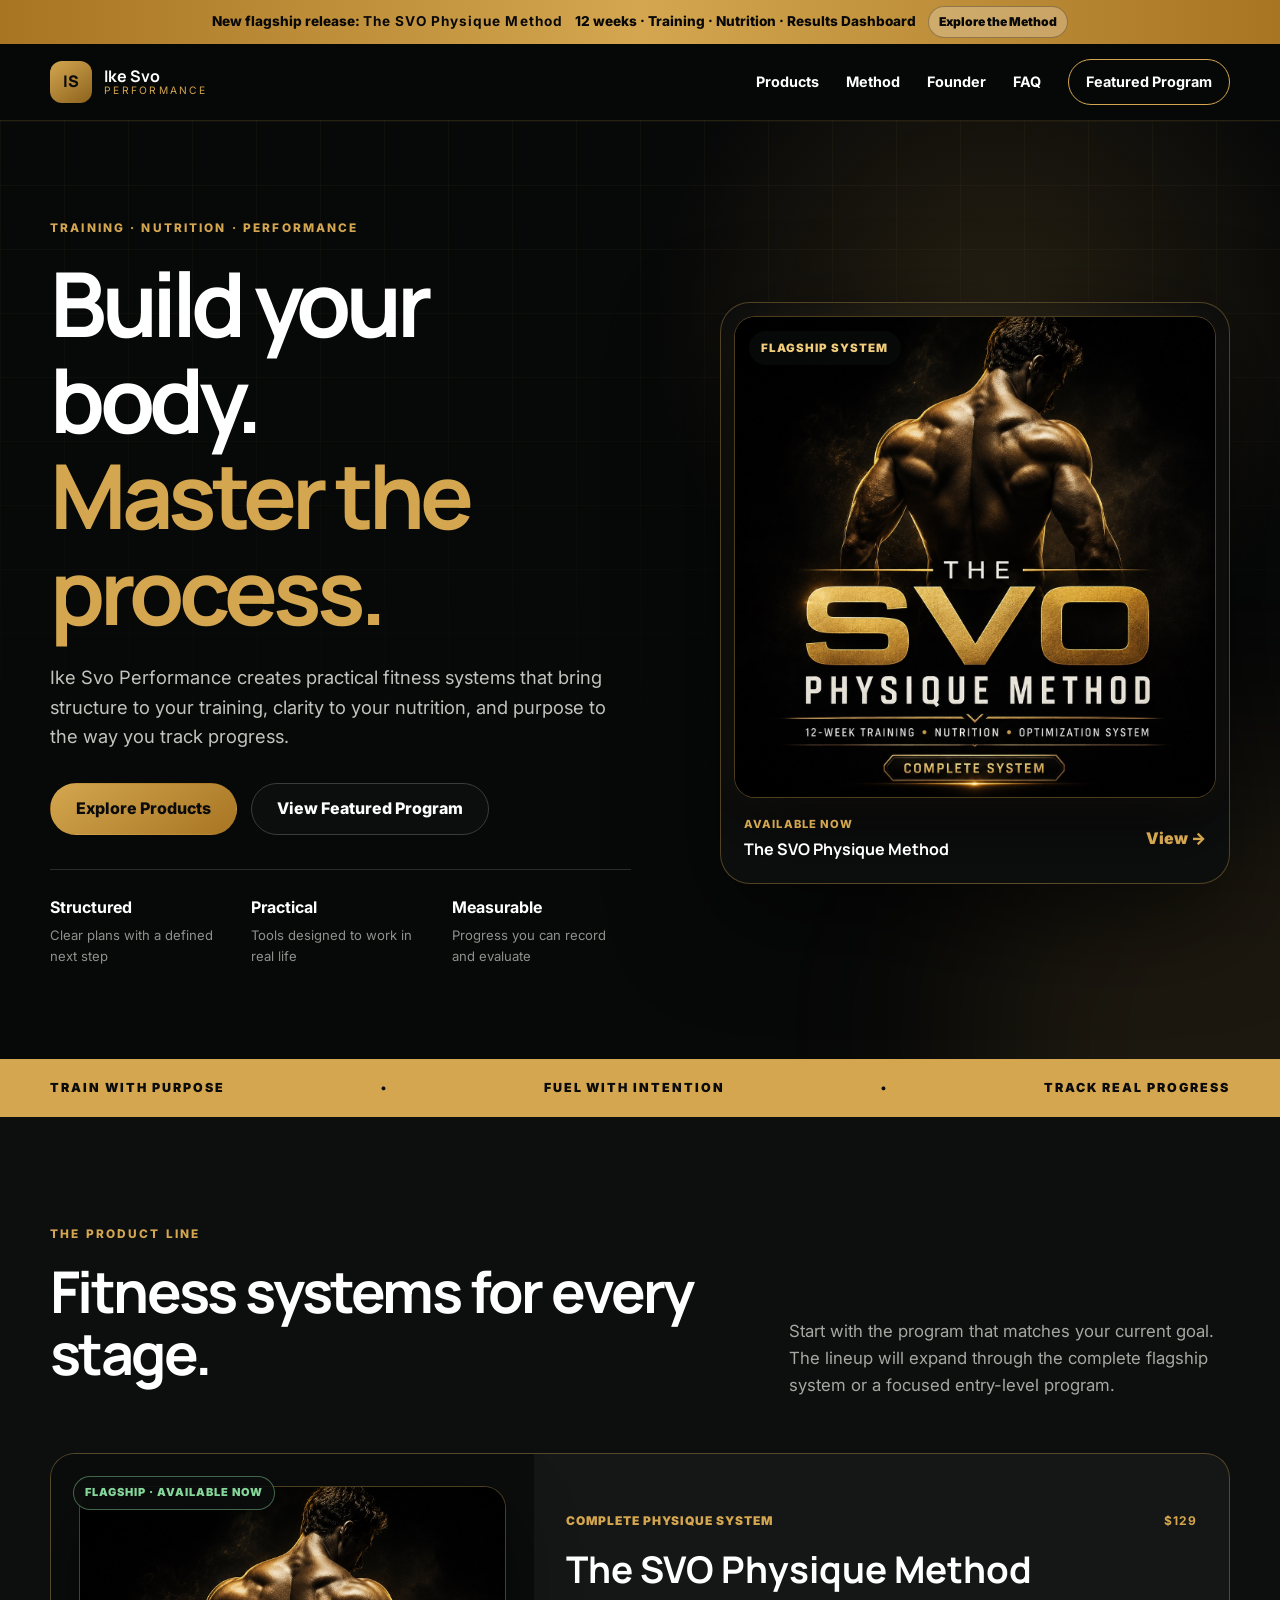
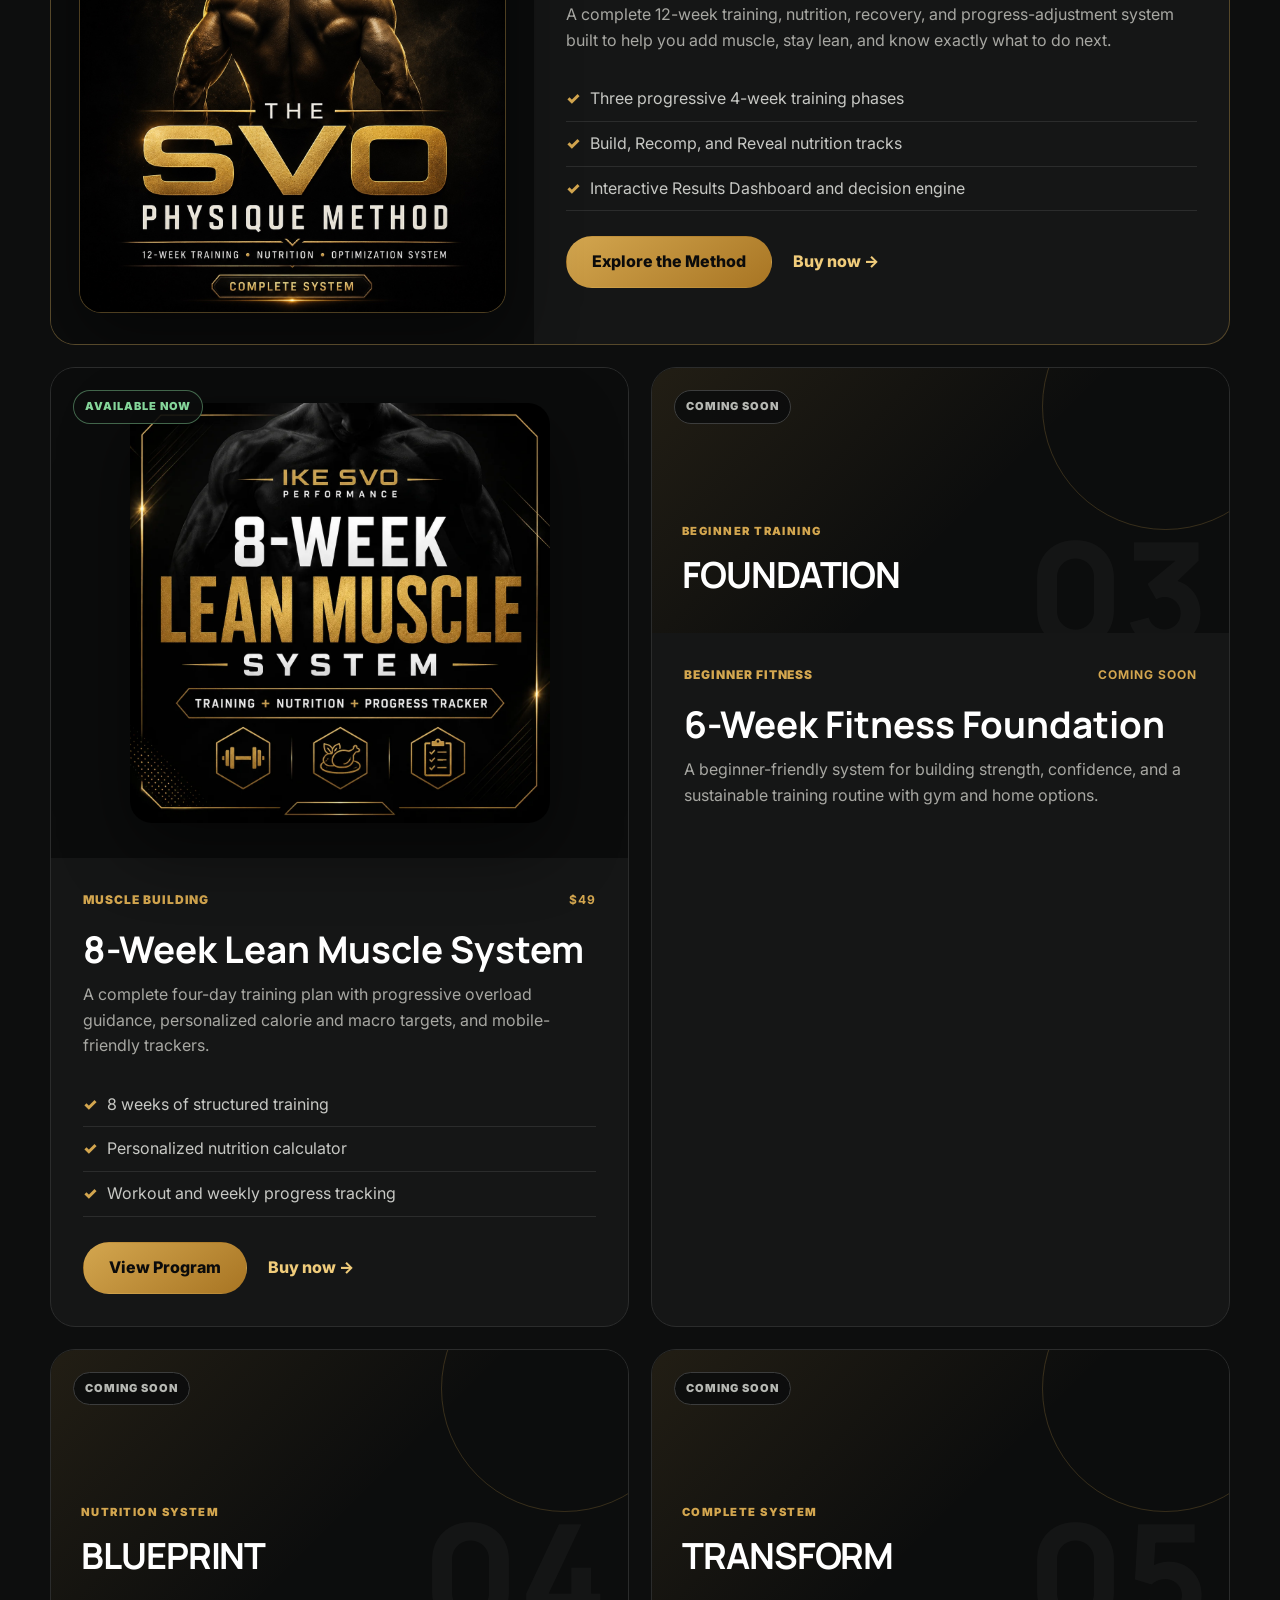
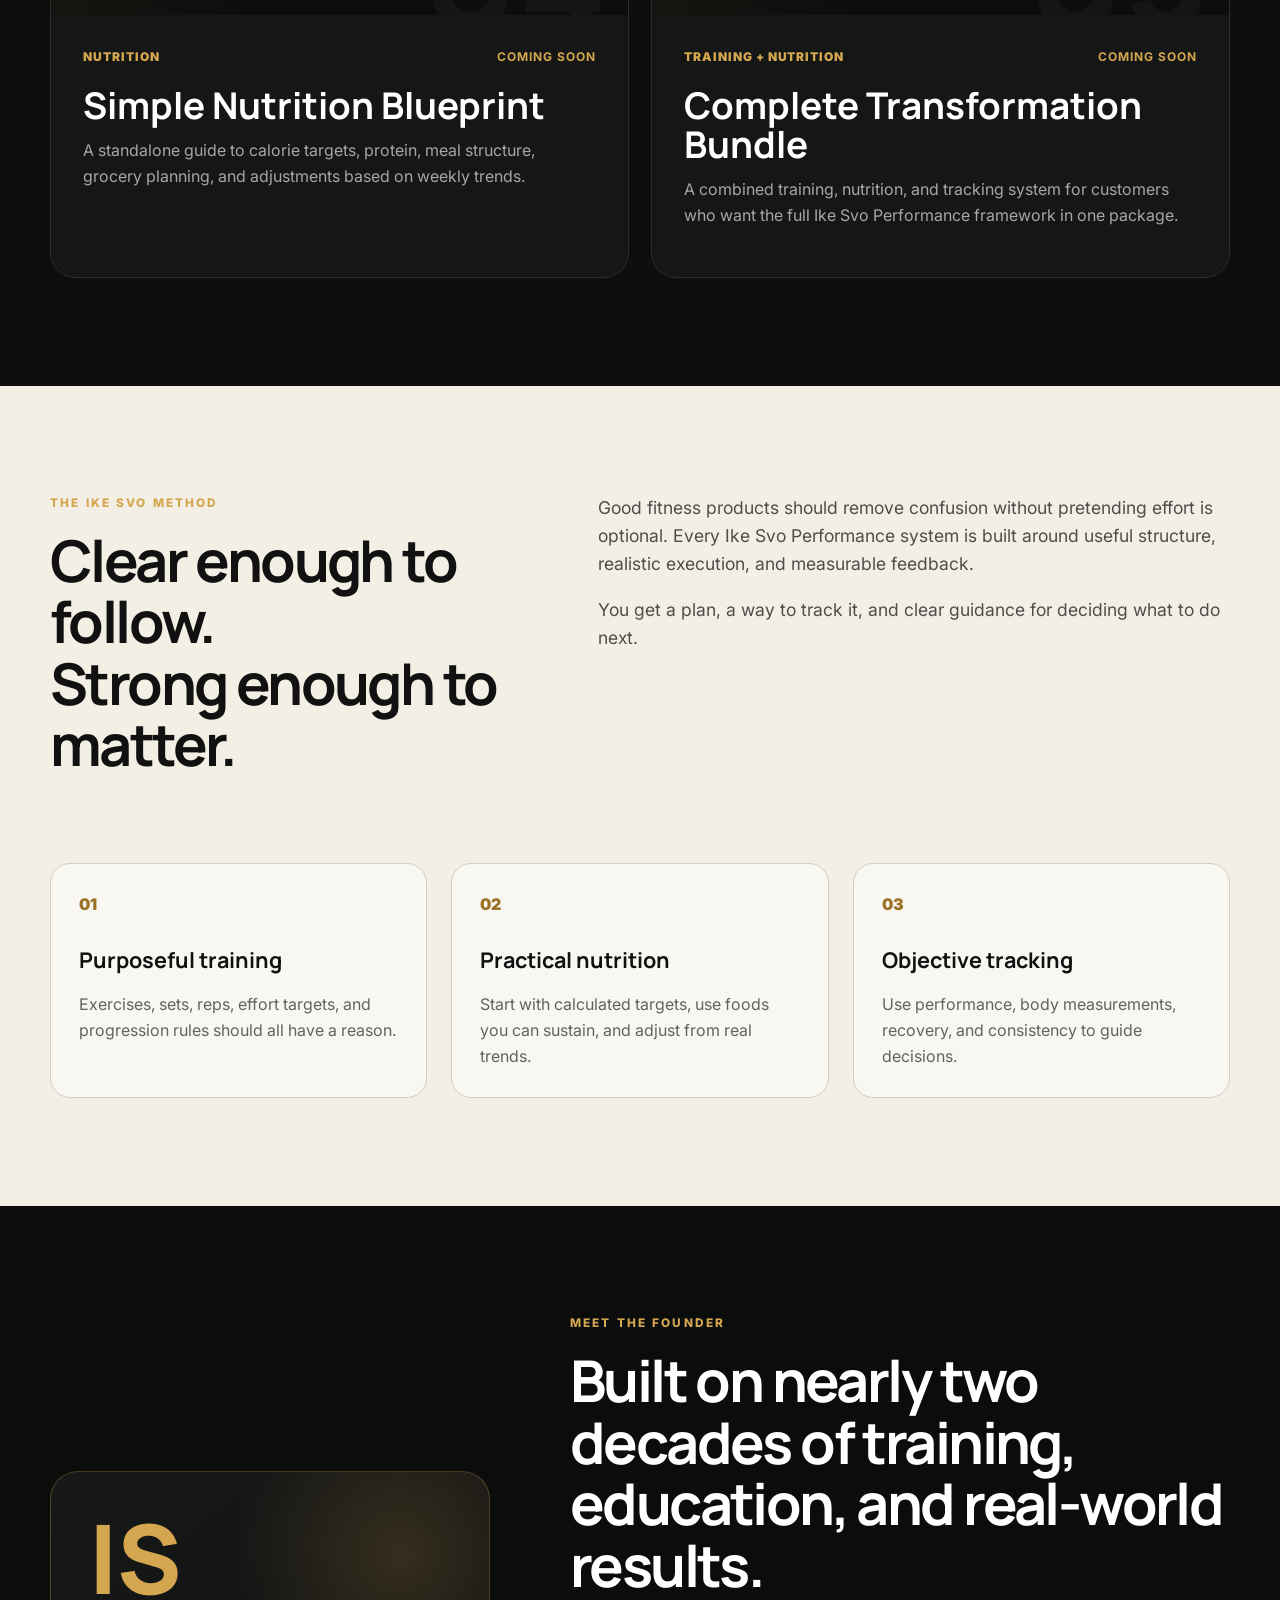
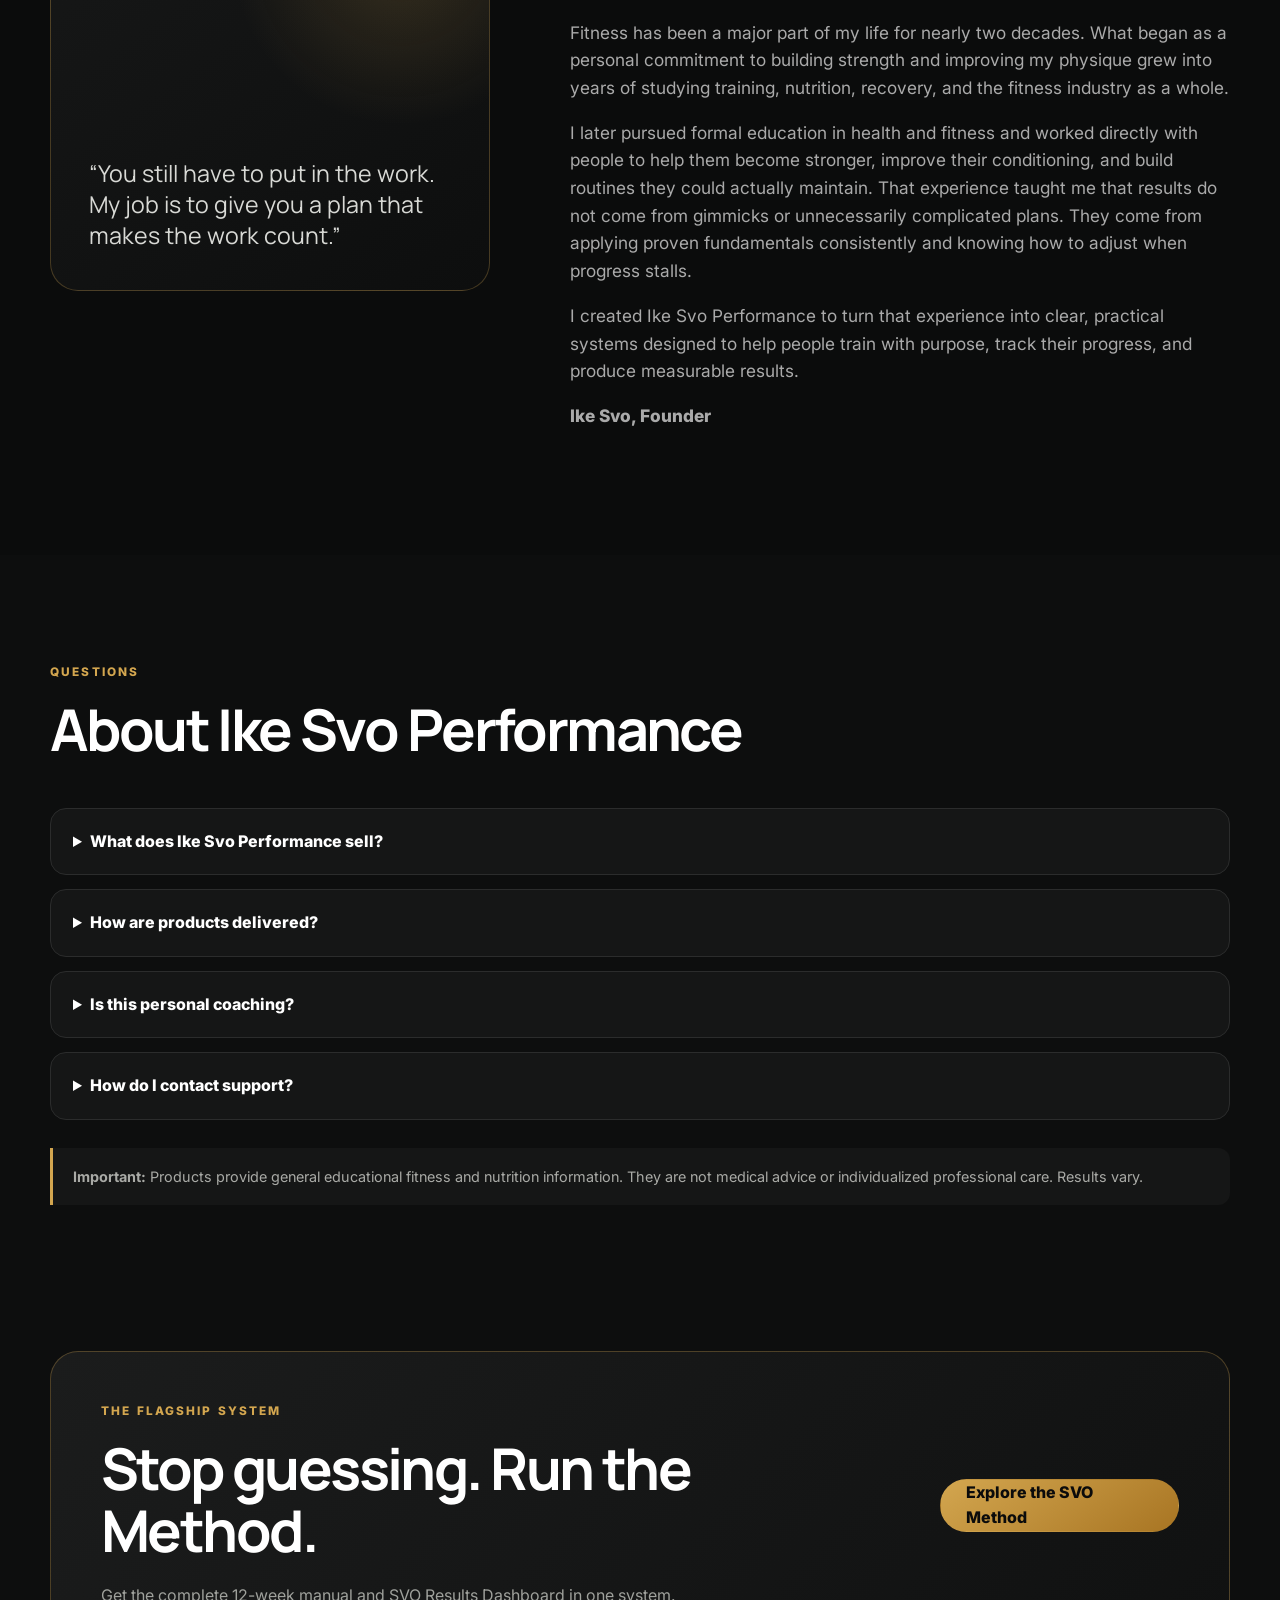
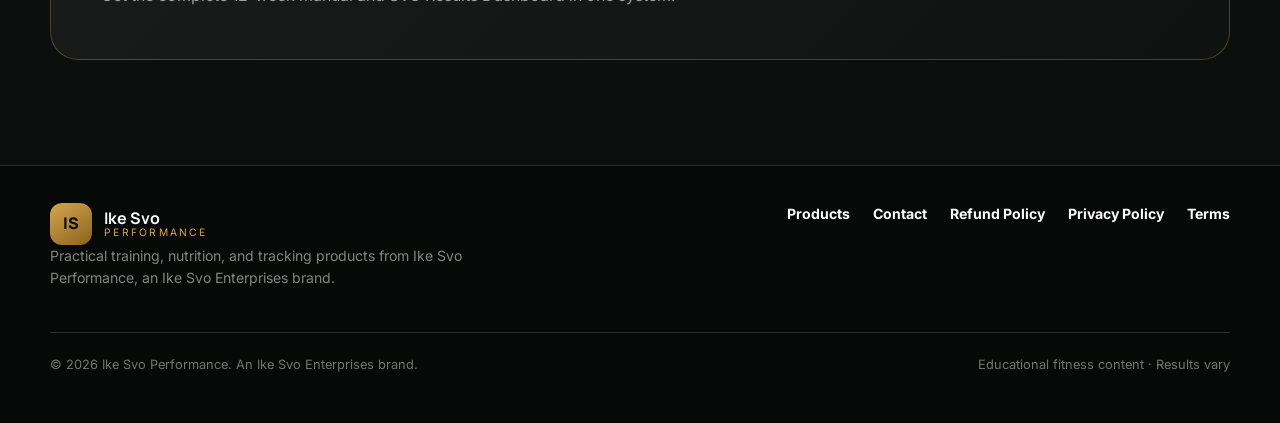
==== commit e8934271: "Launch SVO Physique Method flagship" ====
--- a/index.html
+++ b/index.html
@@ -4,7 +4,16 @@
   <meta charset="UTF-8">
   <meta name="viewport" content="width=device-width, initial-scale=1.0">
   <meta name="description" content="Ike Svo Performance creates clear, practical fitness systems for training, nutrition, and measurable progress.">
-  <title>Ike Svo Performance | Training, Nutrition & Progress Systems</title>
+  <meta property="og:type" content="website">
+  <meta property="og:title" content="Ike Svo Performance | Build Your Body. Master the Process.">
+  <meta property="og:description" content="Explore the 12-week SVO Physique Method: training, nutrition, optimization, and the interactive Results Dashboard in one complete system.">
+  <meta property="og:url" content="https://ike-svo-performance.netlify.app/">
+  <meta property="og:image" content="https://ike-svo-performance.netlify.app/svo-physique-method-cover.jpg">
+  <meta property="og:image:width" content="1254">
+  <meta property="og:image:height" content="1254">
+  <meta property="og:image:alt" content="The SVO Physique Method 12-week complete system cover">
+  <meta name="twitter:card" content="summary_large_image">
+  <title>Ike Svo Performance | Training, Nutrition &amp; Progress Systems</title>
   <link rel="preconnect" href="https://fonts.googleapis.com">
   <link rel="preconnect" href="https://fonts.gstatic.com" crossorigin>
   <link href="https://fonts.googleapis.com/css2?family=Inter:wght@400;500;600;700;800&family=Manrope:wght@600;700;800&display=swap" rel="stylesheet">
@@ -13,9 +22,9 @@
 <body>
   <div class="launch-bar">
     <div class="container launch-inner">
-      <span>Launch offer: <strong>30% OFF</strong> the 8-Week Lean Muscle System</span>
-      <span>Code <strong>FIRST10</strong> · First 10 customers · Ends August 12</span>
-      <button class="copy-code" data-copy-code="FIRST10" type="button">Copy code</button>
+      <span>New flagship release: <strong>The SVO Physique Method</strong></span>
+      <span>12 weeks · Training · Nutrition · Results Dashboard</span>
+      <a class="copy-code" href="svo-physique.html">Explore the Method</a>
     </div>
   </div>
 
@@ -25,13 +34,13 @@
         <span class="brand-mark">IS</span>
         <span><strong>Ike Svo</strong><small>PERFORMANCE</small></span>
       </a>
-      <button class="menu-toggle" aria-label="Open menu" aria-expanded="false">☰</button>
-      <nav class="nav-links">
+      <button class="menu-toggle" type="button" aria-label="Open menu" aria-expanded="false">☰</button>
+      <nav class="nav-links" aria-label="Primary navigation">
         <a href="#products">Products</a>
         <a href="#method">Method</a>
         <a href="#founder">Founder</a>
         <a href="#faq">FAQ</a>
-        <a class="nav-cta" href="lean-muscle.html">Featured Program</a>
+        <a class="nav-cta" href="svo-physique.html">Featured Program</a>
       </nav>
     </div>
   </header>
@@ -49,7 +58,7 @@
           </p>
           <div class="hero-actions">
             <a class="button button-gold" href="#products">Explore Products</a>
-            <a class="button button-outline" href="lean-muscle.html">View Featured Program</a>
+            <a class="button button-outline" href="svo-physique.html">View Featured Program</a>
           </div>
           <div class="brand-values">
             <div><strong>Structured</strong><span>Clear plans with a defined next step</span></div>
@@ -58,13 +67,13 @@
           </div>
         </div>
 
-        <a class="featured-visual" href="lean-muscle.html" aria-label="View the 8-Week Lean Muscle System">
-          <div class="featured-label">Featured release</div>
-          <img src="product-cover.webp" alt="8-Week Lean Muscle System product cover">
+        <a class="featured-visual svo-featured-visual" href="svo-physique.html" aria-label="View the SVO Physique Method">
+          <div class="featured-label">Flagship system</div>
+          <img class="svo-cover-image" src="svo-physique-method-cover.jpg" width="1254" height="1254" alt="The SVO Physique Method 12-week training, nutrition, and optimization system cover" fetchpriority="high" decoding="async">
           <div class="featured-visual-footer">
             <div>
               <small>Available now</small>
-              <strong>8-Week Lean Muscle System</strong>
+              <strong>The SVO Physique Method</strong>
             </div>
             <span>View →</span>
           </div>
@@ -88,12 +97,36 @@
           </div>
           <p>
             Start with the program that matches your current goal. The lineup will expand through
-            focused products rather than one oversized, complicated solution.
+            the complete flagship system or a focused entry-level program.
           </p>
         </div>
 
         <div class="store-grid">
           <article class="store-card store-card-featured">
+            <div class="store-image-wrap svo-store-cover">
+              <span class="status-badge available">Flagship · Available now</span>
+              <img class="svo-cover-image" src="svo-physique-method-cover.jpg" width="1254" height="1254" alt="The SVO Physique Method complete 12-week system cover" loading="lazy" decoding="async">
+            </div>
+            <div class="store-card-body">
+              <div class="store-meta"><span>Complete physique system</span><strong>$129</strong></div>
+              <h3>The SVO Physique Method</h3>
+              <p>
+                A complete 12-week training, nutrition, recovery, and progress-adjustment system
+                built to help you add muscle, stay lean, and know exactly what to do next.
+              </p>
+              <ul class="store-list">
+                <li>Three progressive 4-week training phases</li>
+                <li>Build, Recomp, and Reveal nutrition tracks</li>
+                <li>Interactive Results Dashboard and decision engine</li>
+              </ul>
+              <div class="store-actions">
+                <a class="button button-gold" href="svo-physique.html">Explore the Method</a>
+                <a class="text-link" href="https://payhip.com/b/Nbuw6" target="_blank" rel="noopener">Buy now →</a>
+              </div>
+            </div>
+          </article>
+
+          <article class="store-card">
             <div class="store-image-wrap">
               <span class="status-badge available">Available now</span>
               <img src="product-cover.webp" alt="8-Week Lean Muscle System cover">
@@ -120,7 +153,7 @@
           <article class="store-card">
             <div class="coming-visual">
               <span class="status-badge">Coming soon</span>
-              <span class="product-number">02</span>
+              <span class="product-number">03</span>
               <div><small>Beginner training</small><strong>FOUNDATION</strong></div>
             </div>
             <div class="store-card-body">
@@ -129,22 +162,6 @@
               <p>
                 A beginner-friendly system for building strength, confidence, and a sustainable
                 training routine with gym and home options.
-              </p>
-            </div>
-          </article>
-
-          <article class="store-card">
-            <div class="coming-visual">
-              <span class="status-badge">Coming soon</span>
-              <span class="product-number">03</span>
-              <div><small>Nutrition system</small><strong>BLUEPRINT</strong></div>
-            </div>
-            <div class="store-card-body">
-              <div class="store-meta"><span>Nutrition</span><strong>Coming soon</strong></div>
-              <h3>Simple Nutrition Blueprint</h3>
-              <p>
-                A standalone guide to calorie targets, protein, meal structure, grocery planning,
-                and adjustments based on weekly trends.
               </p>
             </div>
           </article>
@@ -153,6 +170,22 @@
             <div class="coming-visual">
               <span class="status-badge">Coming soon</span>
               <span class="product-number">04</span>
+              <div><small>Nutrition system</small><strong>BLUEPRINT</strong></div>
+            </div>
+            <div class="store-card-body">
+              <div class="store-meta"><span>Nutrition</span><strong>Coming soon</strong></div>
+              <h3>Simple Nutrition Blueprint</h3>
+              <p>
+                A standalone guide to calorie targets, protein, meal structure, grocery planning,
+                and adjustments based on weekly trends.
+              </p>
+            </div>
+          </article>
+
+          <article class="store-card">
+            <div class="coming-visual">
+              <span class="status-badge">Coming soon</span>
+              <span class="product-number">05</span>
               <div><small>Complete system</small><strong>TRANSFORM</strong></div>
             </div>
             <div class="store-card-body">
@@ -245,7 +278,7 @@
         <div class="faq-list">
           <details>
             <summary>What does Ike Svo Performance sell?</summary>
-            <p>Self-guided digital fitness products focused on resistance training, nutrition organization, and progress tracking. The 8-Week Lean Muscle System is the first available release.</p>
+            <p>Self-guided digital fitness products focused on resistance training, nutrition organization, and progress tracking. The SVO Physique Method is the complete flagship system; the 8-Week Lean Muscle System is the focused starter option.</p>
           </details>
           <details>
             <summary>How are products delivered?</summary>
@@ -270,11 +303,11 @@
     <section class="cta-section">
       <div class="container cta-card">
         <div>
-          <div class="eyebrow">Featured now</div>
-          <h2>Start with the Lean Muscle System.</h2>
-          <p>Explore the complete training plan, nutrition calculator, and progress-tracking tools.</p>
-        </div>
-        <a class="button button-gold" href="lean-muscle.html">View the Program</a>
+          <div class="eyebrow">The flagship system</div>
+          <h2>Stop guessing. Run the Method.</h2>
+          <p>Get the complete 12-week manual and SVO Results Dashboard in one system.</p>
+        </div>
+        <a class="button button-gold" href="svo-physique.html">Explore the SVO Method</a>
       </div>
     </section>
   </main>
--- a/styles.css
+++ b/styles.css
@@ -736,3 +736,97 @@
   .coming-visual { min-height: 220px; }
   .featured-visual-footer { align-items: flex-end; }
 }
+
+/* SVO flagship product */
+.flagship-image-wrap { background: radial-gradient(circle at 50% 55%, rgba(211,166,79,.15), transparent 58%), #0b0c0c; }
+.starter-image-wrap { min-height: 330px; }
+
+/* Flagship sales page */
+.method-hero { min-height: 780px; padding: 88px 0; display: flex; align-items: center; position: relative; overflow: hidden; }
+.method-hero-grid { position: relative; z-index: 2; display: grid; grid-template-columns: 1.05fr .95fr; gap: 72px; align-items: center; }
+.method-hero h1 { font-size: clamp(3.5rem,7vw,6.6rem); }
+.hero-labels { display: flex; flex-wrap: wrap; gap: 9px; margin: 0 0 30px; }
+.hero-labels span { padding: 7px 11px; border: 1px solid #343535; border-radius: 999px; color: #bfc0bc; font-size: .76rem; font-weight: 700; }
+.microcopy { color: #868883; font-size: .78rem; }
+.method-strip { padding: 25px 0; border-block: 1px solid rgba(211,166,79,.24); background: #101111; }
+.method-strip-grid { display: grid; grid-template-columns: repeat(4,1fr); gap: 20px; }
+.method-strip strong,.method-strip span { display: block; }
+.method-strip strong { color: var(--gold); font-size: 1.45rem; }
+.method-strip span { color: #9b9d98; font-size: .78rem; }
+.method-dark { background: #0d0e0e; }
+.method-light { background: var(--cream); color: #111; }
+.method-intro { max-width: 820px; }
+.method-intro>p { color: var(--muted); font-size: 1.12rem; }
+.method-light .method-intro>p { color: #585954; }
+.phase-grid,.deliverable-grid,.audience-grid { display: grid; grid-template-columns: repeat(3,1fr); gap: 20px; margin-top: 45px; }
+.phase-card,.deliverable-card,.audience-card { padding: 28px; border: 1px solid var(--line); border-radius: 20px; background: #151616; }
+.method-light .phase-card { border-color: #d7d1c4; background: rgba(255,255,255,.58); }
+.phase-number { color: var(--gold-dark); font-weight: 900; letter-spacing: .12em; }
+.phase-card h3,.deliverable-card h3,.audience-card h3 { margin: 26px 0 11px; }
+.phase-card p,.deliverable-card p,.audience-card p { margin: 0; color: #9ea09b; }
+.method-light .phase-card p { color: #656660; }
+.deliverable-card { min-height: 230px; }
+.deliverable-card>span { color: var(--gold); font-size: .75rem; font-weight: 900; letter-spacing: .14em; }
+.density-feature { display: grid; grid-template-columns: .9fr 1.1fr; gap: 58px; align-items: center; }
+.density-box { padding: 34px; border: 1px solid rgba(211,166,79,.32); border-radius: 24px; background: linear-gradient(145deg,#1a1915,#101111); }
+.density-box ol { margin: 0; padding-left: 22px; color: #c4c5c1; }
+.density-box li { padding: 7px 0; }
+.svo-featured-visual { background: radial-gradient(circle at 50% 18%, rgba(211,166,79,.18), transparent 45%), #0d0e0e; }
+.svo-cover-image {
+  width: 100%;
+  height: auto;
+  aspect-ratio: 1;
+  object-fit: cover;
+  border: 1px solid rgba(211,166,79,.34);
+  border-radius: 22px;
+  background: #080808;
+  box-shadow: 0 28px 72px rgba(0,0,0,.52), 0 0 38px rgba(211,166,79,.08);
+}
+.store-image-wrap .svo-cover-image { width: min(100%, 460px); }
+.method-cover-image {
+  width: min(100%, 520px);
+  margin-left: auto;
+  border-radius: 28px;
+  box-shadow: 0 38px 100px rgba(0,0,0,.62), 0 0 48px rgba(211,166,79,.12);
+}
+.svo-store-cover { background: #0b0c0c; }
+.calculator-shell { display: grid; grid-template-columns: .9fr 1.1fr; gap: 35px; margin-top: 44px; }
+.calculator-form,.calculator-results { padding: 30px; border: 1px solid var(--line); border-radius: 24px; background: #151616; }
+.form-grid { display: grid; grid-template-columns: repeat(2,1fr); gap: 17px; }
+.form-field { display: grid; gap: 7px; }
+.form-field.full { grid-column: 1/-1; }
+.form-field label { color: #c5c6c2; font-size: .8rem; font-weight: 800; }
+.form-field input,.form-field select { width: 100%; min-height: 48px; padding: 0 13px; border: 1px solid #3a3b3b; border-radius: 11px; background: #0d0e0e; color: #fff; }
+.calculator-form .button { width: 100%; margin-top: 20px; }
+.results-grid { display: grid; grid-template-columns: repeat(2,1fr); gap: 12px; }
+.result-tile { padding: 18px; border: 1px solid #313232; border-radius: 15px; background: #101111; }
+.result-tile span,.result-tile strong { display: block; }
+.result-tile span { color: #8f918c; font-size: .74rem; text-transform: uppercase; letter-spacing: .09em; }
+.result-tile strong { margin-top: 4px; color: var(--gold-light); font-size: 1.55rem; }
+.result-note { margin: 19px 0 0; color: #979994; font-size: .82rem; }
+.comparison-wrap { overflow-x: auto; margin-top: 38px; }
+.comparison-table { width: 100%; min-width: 680px; border-collapse: collapse; }
+.comparison-table th,.comparison-table td { padding: 16px; border-bottom: 1px solid var(--line); text-align: left; }
+.comparison-table th { color: var(--gold-light); }
+.comparison-table td { color: #b0b2ad; }
+.comparison-table td:first-child { color: #fff; font-weight: 700; }
+.launch-panel { padding: 48px; border: 1px solid rgba(211,166,79,.35); border-radius: 28px; background: radial-gradient(circle at 85% 15%,rgba(211,166,79,.18),transparent 30%),#151616; }
+.launch-panel-grid { display: grid; grid-template-columns: 1.2fr .8fr; gap: 45px; align-items: center; }
+.price-stack small,.price-stack strong { display: block; }
+.price-stack strong { color: var(--gold); font-size: 3rem; }
+.price-stack small { color: #9a9c97; }
+.launch-panel .button { width: 100%; margin-top: 15px; }
+
+@media (max-width: 940px) {
+  .method-hero-grid,.density-feature,.calculator-shell,.launch-panel-grid { grid-template-columns: 1fr; }
+  .method-cover-image { margin: 0 auto; }
+  .phase-grid,.deliverable-grid,.audience-grid { grid-template-columns: repeat(2,1fr); }
+}
+@media (max-width: 650px) {
+  .method-hero { min-height: auto; padding: 65px 0 76px; }
+  .method-hero h1 { font-size: 3.45rem; }
+  .method-strip-grid,.phase-grid,.deliverable-grid,.audience-grid,.form-grid,.results-grid { grid-template-columns: 1fr; }
+  .method-strip-grid { grid-template-columns: repeat(2,1fr); }
+  .form-field.full { grid-column: auto; }
+  .launch-panel { padding: 34px 23px; }
+}
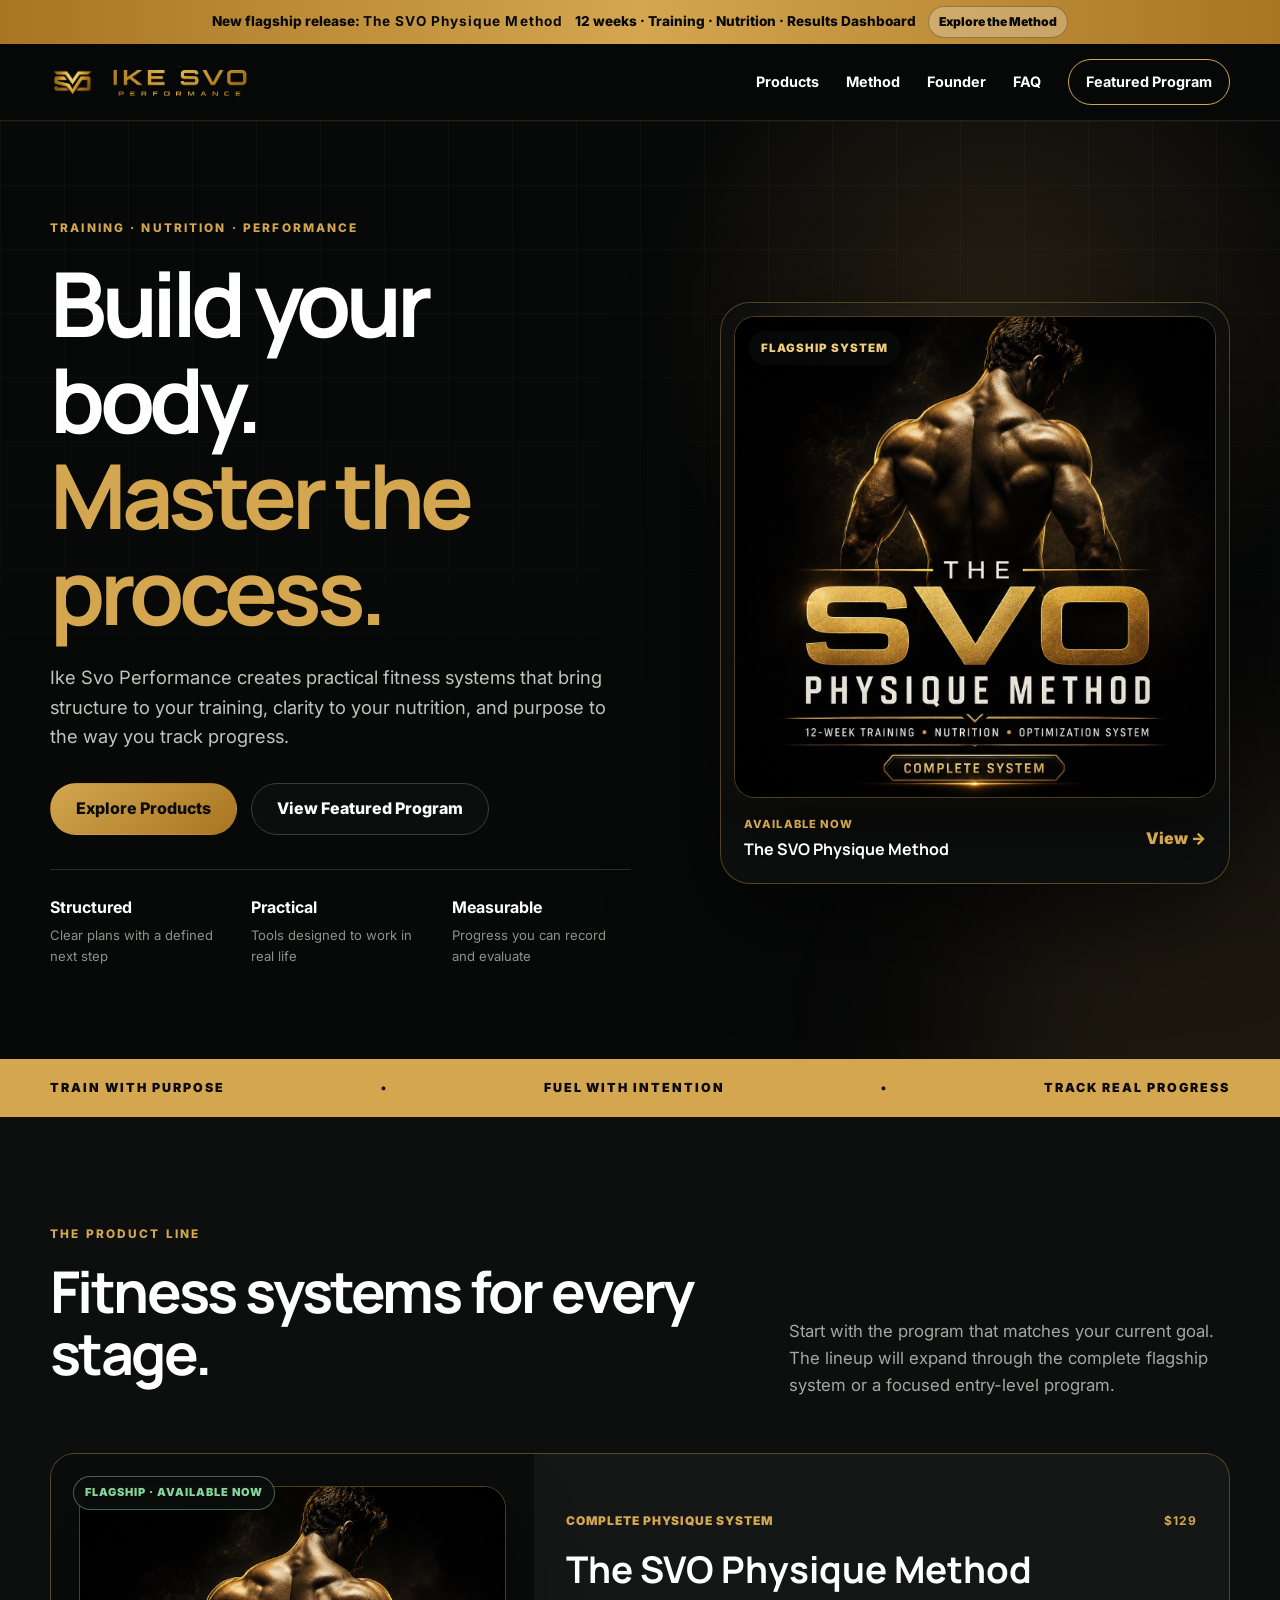
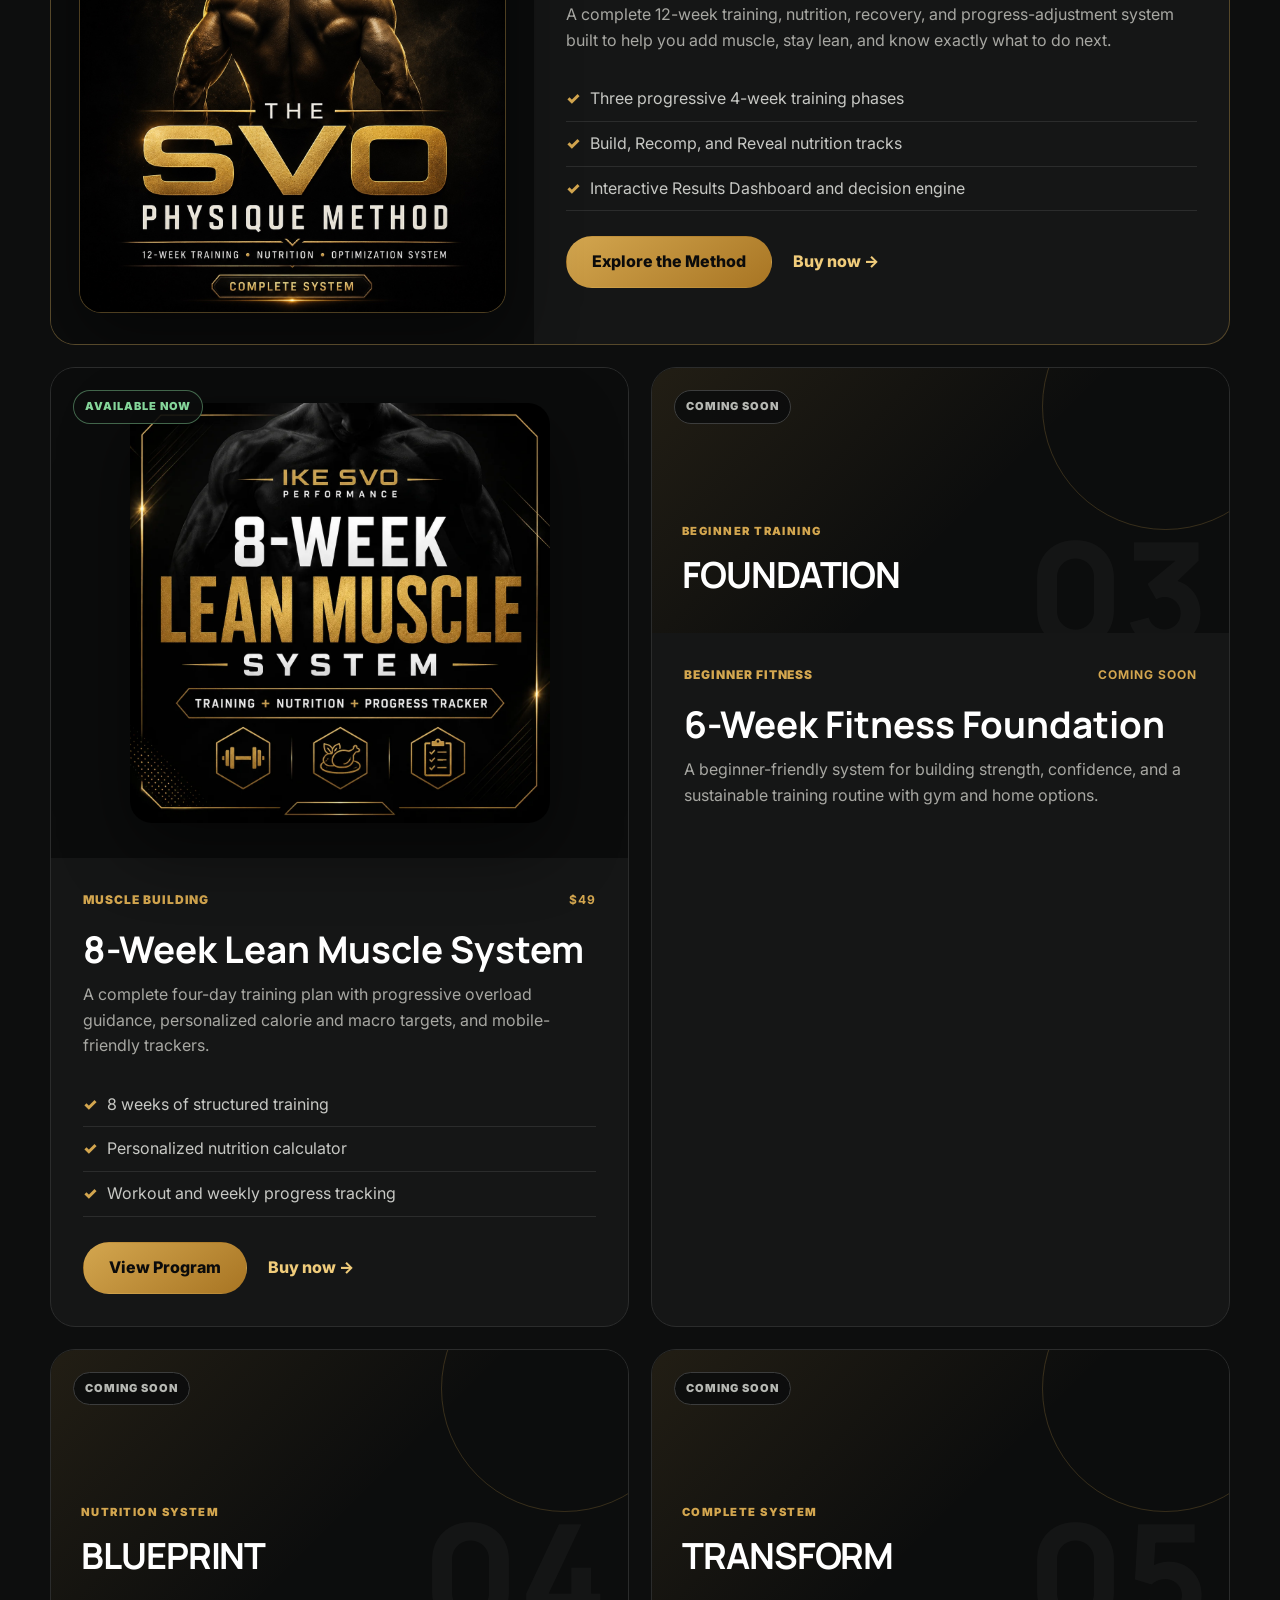
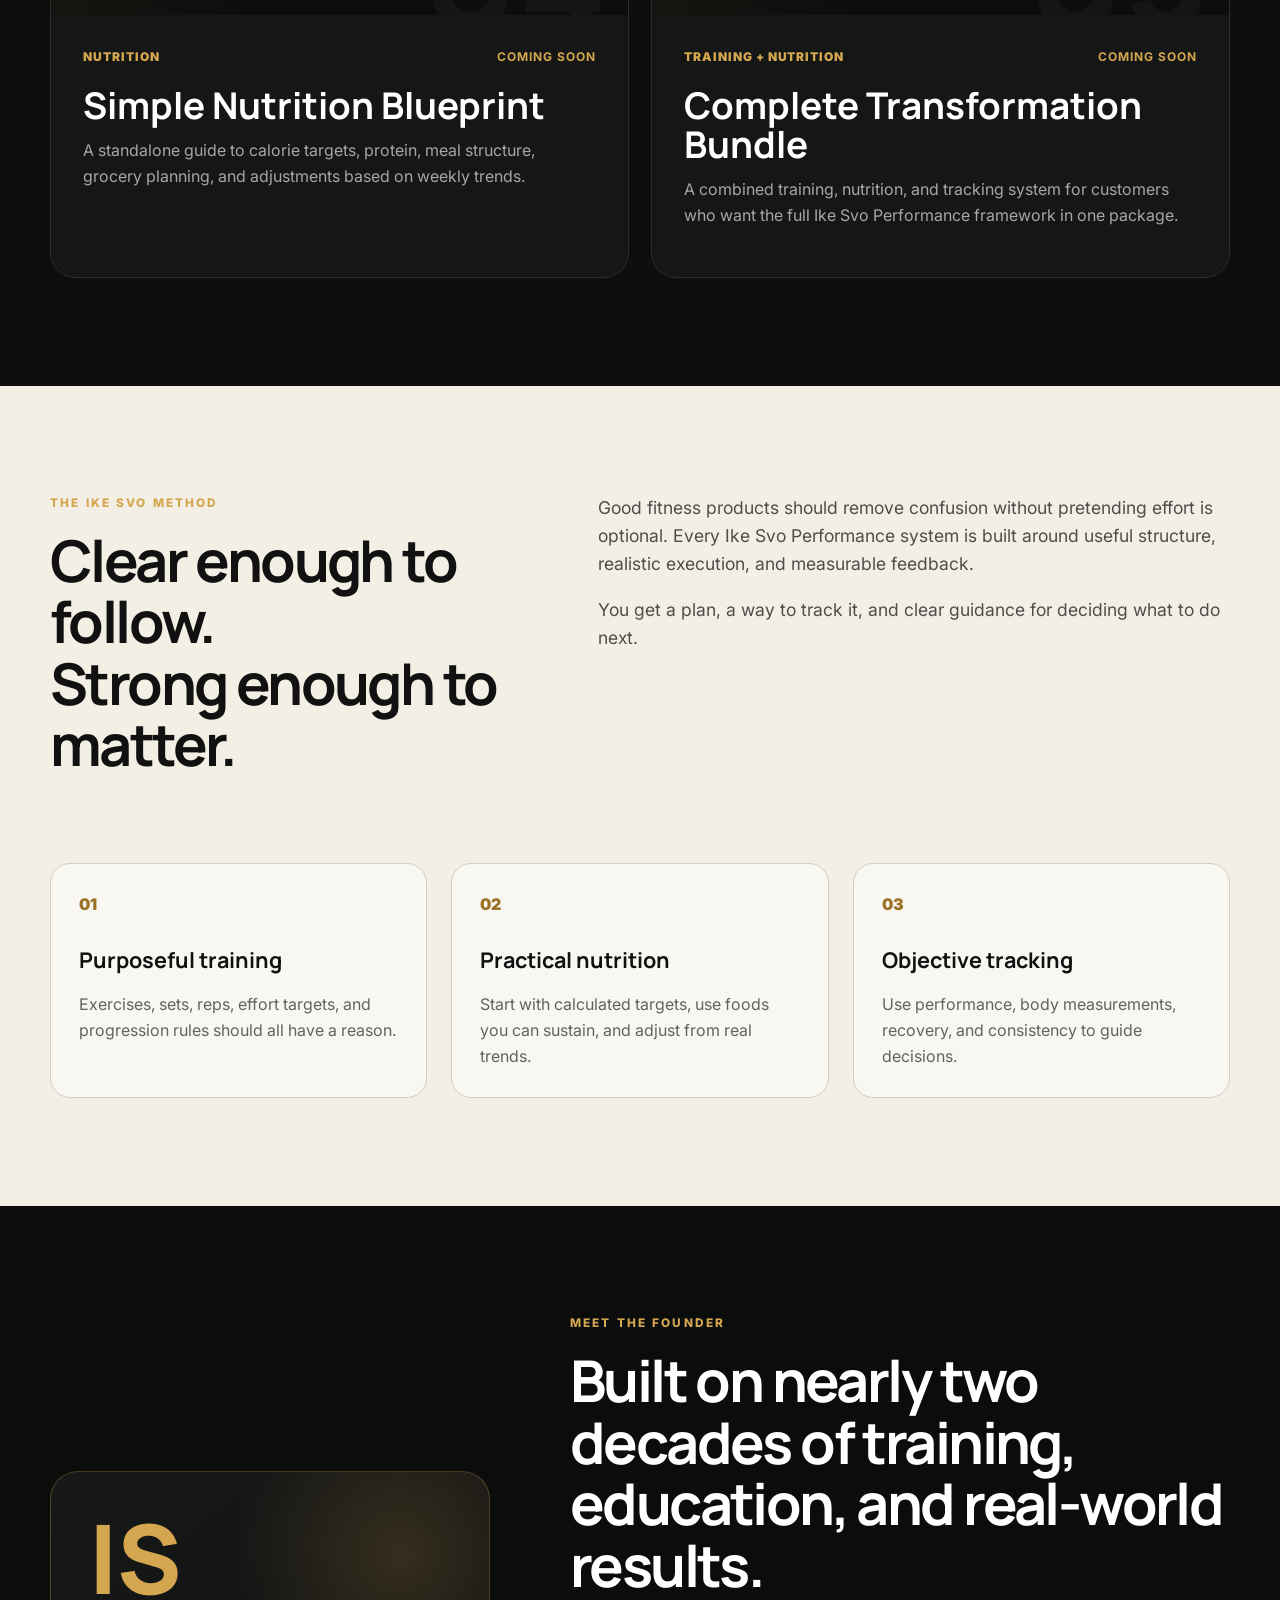
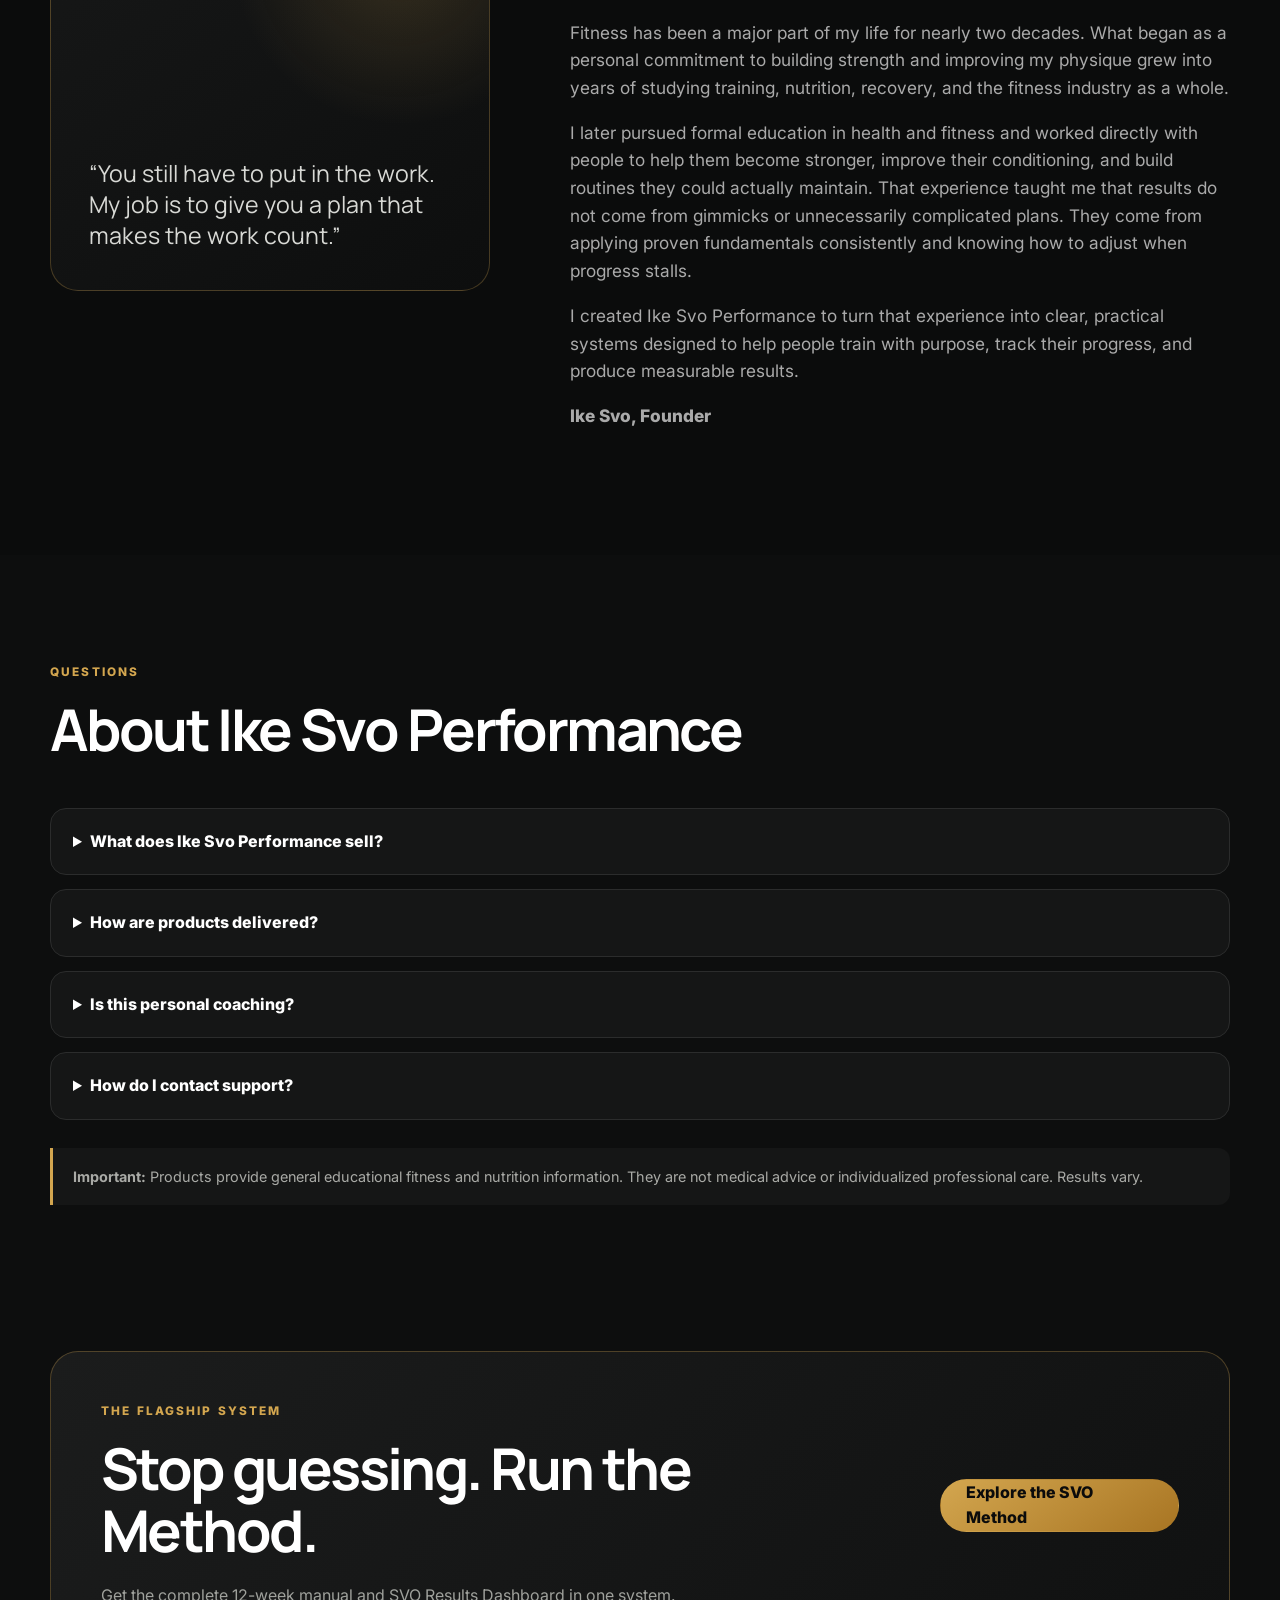
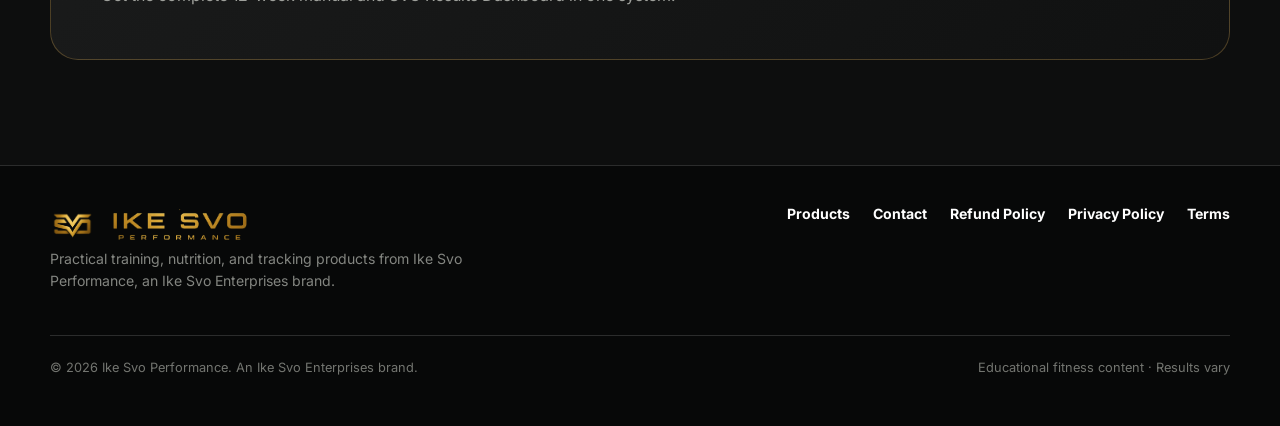
==== commit 859c7a79: "Add official SVO logo across website" ====
--- a/index.html
+++ b/index.html
@@ -17,6 +17,9 @@
   <link rel="preconnect" href="https://fonts.googleapis.com">
   <link rel="preconnect" href="https://fonts.gstatic.com" crossorigin>
   <link href="https://fonts.googleapis.com/css2?family=Inter:wght@400;500;600;700;800&family=Manrope:wght@600;700;800&display=swap" rel="stylesheet">
+  <link rel="icon" href="favicon.ico" sizes="any">
+  <link rel="icon" type="image/png" href="svo-favicon-32.png" sizes="32x32">
+  <link rel="apple-touch-icon" href="svo-app-icon-192.png">
   <link rel="stylesheet" href="styles.css">
 </head>
 <body>
@@ -31,8 +34,8 @@
   <header class="site-header">
     <div class="container nav-wrap">
       <a class="brand" href="#top" aria-label="Ike Svo Performance home">
-        <span class="brand-mark">IS</span>
-        <span><strong>Ike Svo</strong><small>PERFORMANCE</small></span>
+        <img class="brand-logo-mark" src="svo-logo-mark.png" alt="" width="45" height="45">
+        <img class="brand-logo-wordmark" src="svo-logo-wordmark.png" alt="" width="148" height="37">
       </a>
       <button class="menu-toggle" type="button" aria-label="Open menu" aria-expanded="false">☰</button>
       <nav class="nav-links" aria-label="Primary navigation">
@@ -316,9 +319,9 @@
     <div class="container">
       <div class="footer-top">
         <div>
-          <a class="brand" href="#top">
-            <span class="brand-mark">IS</span>
-            <span><strong>Ike Svo</strong><small>PERFORMANCE</small></span>
+          <a class="brand" href="#top" aria-label="Ike Svo Performance home">
+            <img class="brand-logo-mark" src="svo-logo-mark.png" alt="" width="45" height="45" loading="lazy">
+            <img class="brand-logo-wordmark" src="svo-logo-wordmark.png" alt="" width="148" height="37" loading="lazy">
           </a>
           <p class="footer-copy">
             Practical training, nutrition, and tracking products from Ike Svo Performance,
--- a/styles.css
+++ b/styles.css
@@ -77,18 +77,18 @@
   backdrop-filter: blur(14px);
 }
 .nav-wrap { min-height: 76px; display: flex; align-items: center; justify-content: space-between; }
-.brand { display: flex; align-items: center; gap: 12px; }
-.brand-mark {
-  width: 42px; height: 42px; display: grid; place-items: center;
-  border-radius: 12px;
-  background: linear-gradient(145deg, var(--gold), #8c631d);
-  color: #0b0b0b;
-  font-family: "Manrope", sans-serif;
-  font-weight: 800;
-}
-.brand > span:last-child { display: flex; flex-direction: column; line-height: 1.05; }
-.brand strong { font-family: "Manrope", sans-serif; font-size: 1rem; }
-.brand small { color: var(--gold); font-size: .64rem; letter-spacing: .22em; }
+.brand { display: flex; align-items: center; gap: 11px; flex-shrink: 0; }
+.brand-logo-mark {
+  width: 45px;
+  height: 45px;
+  flex: 0 0 45px;
+  object-fit: contain;
+}
+.brand-logo-wordmark {
+  width: 148px;
+  height: auto;
+  object-fit: contain;
+}
 .nav-links { display: flex; align-items: center; gap: 27px; font-size: .9rem; font-weight: 700; }
 .nav-links a:hover { color: var(--gold); }
 .nav-cta { padding: 10px 17px; border: 1px solid var(--gold); border-radius: 999px; }
@@ -401,6 +401,9 @@
 }
 @media (max-width: 650px) {
   .container, .policy-shell { width: min(calc(100% - 28px), var(--max)); }
+  .brand { gap: 8px; }
+  .brand-logo-mark { width: 39px; height: 39px; flex-basis: 39px; }
+  .brand-logo-wordmark { width: 119px; }
   .launch-inner { min-height: 50px; flex-wrap: wrap; gap: 4px 9px; padding: 7px 0; font-size: .76rem; }
   .nav-links { top: 126px; }
   .hero { min-height: auto; padding: 68px 0 73px; }
@@ -421,6 +424,7 @@
 @media (max-width: 650px) {
   .simple-nav { gap: 10px; font-size: .78rem; }
   .simple-nav .nav-cta { padding: 8px 11px; }
+  .compact-nav-wrap .brand-logo-wordmark { display: none; }
 }
 
 
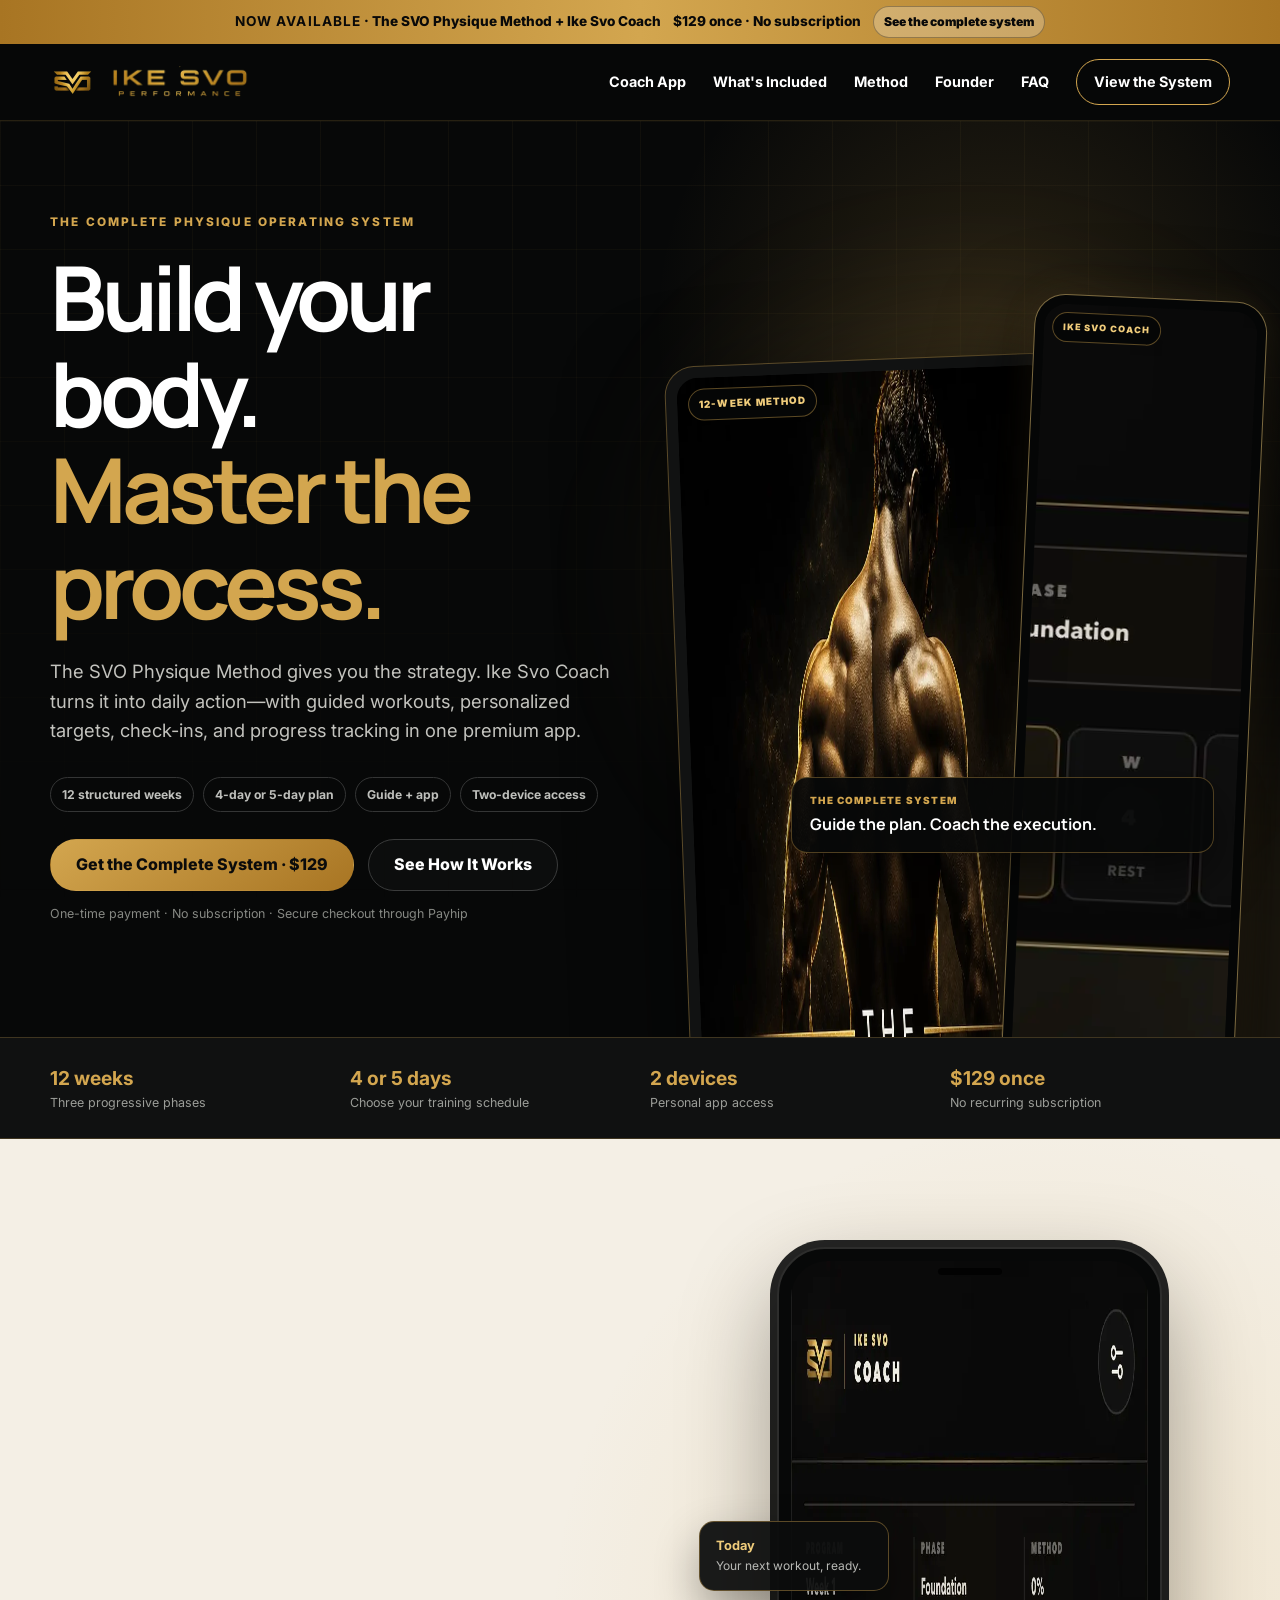
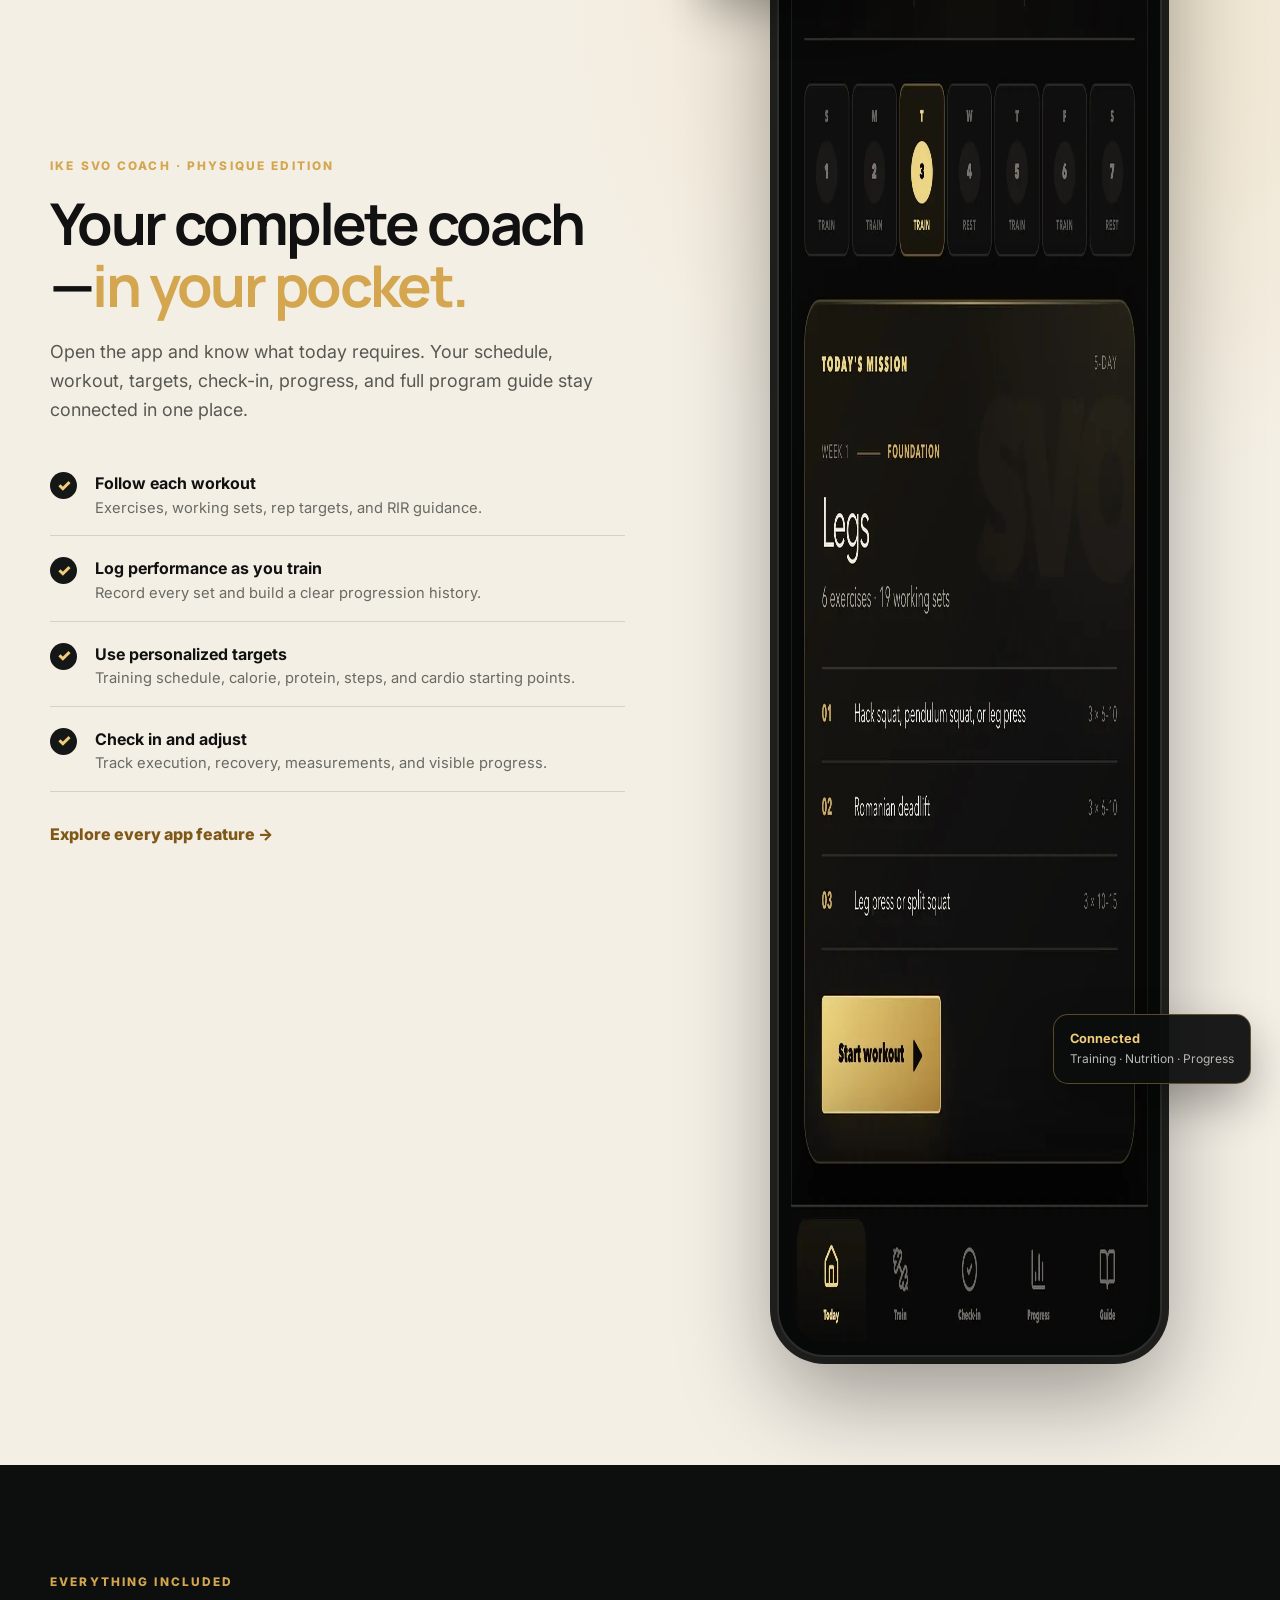
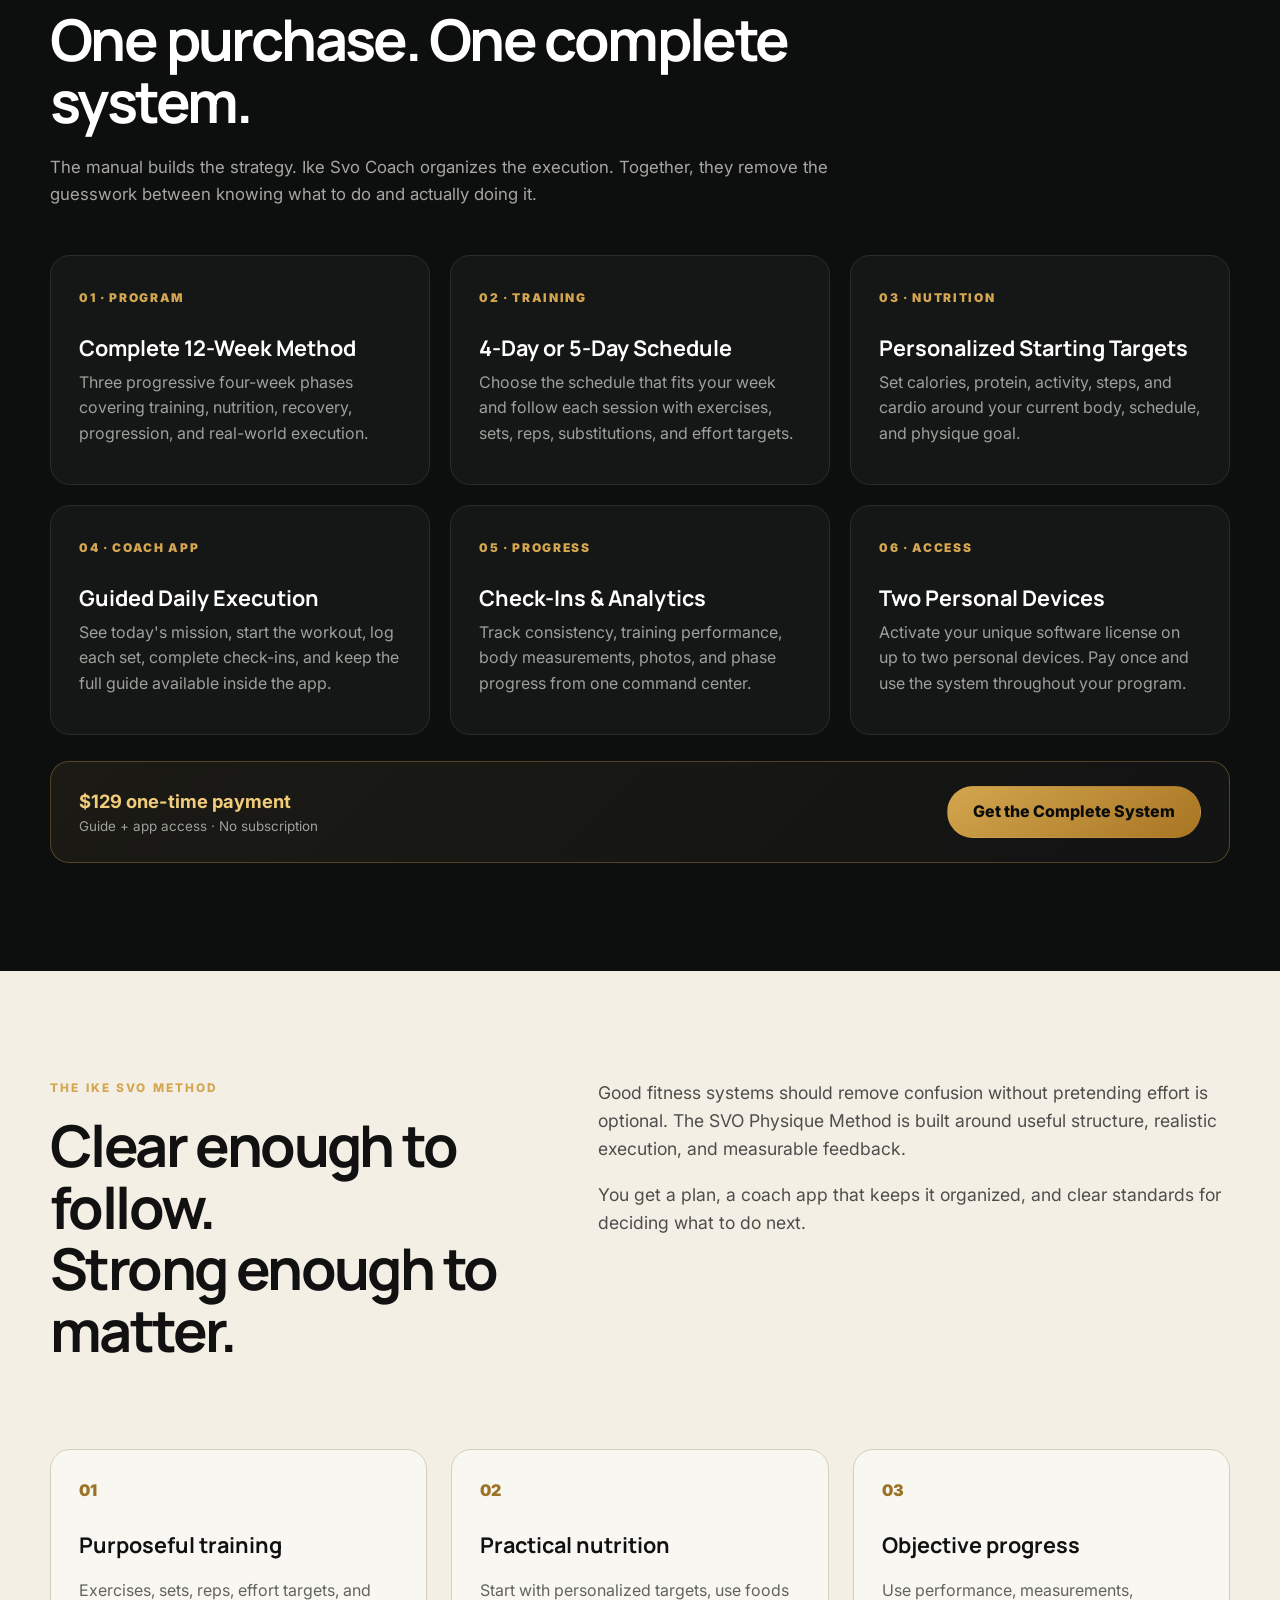
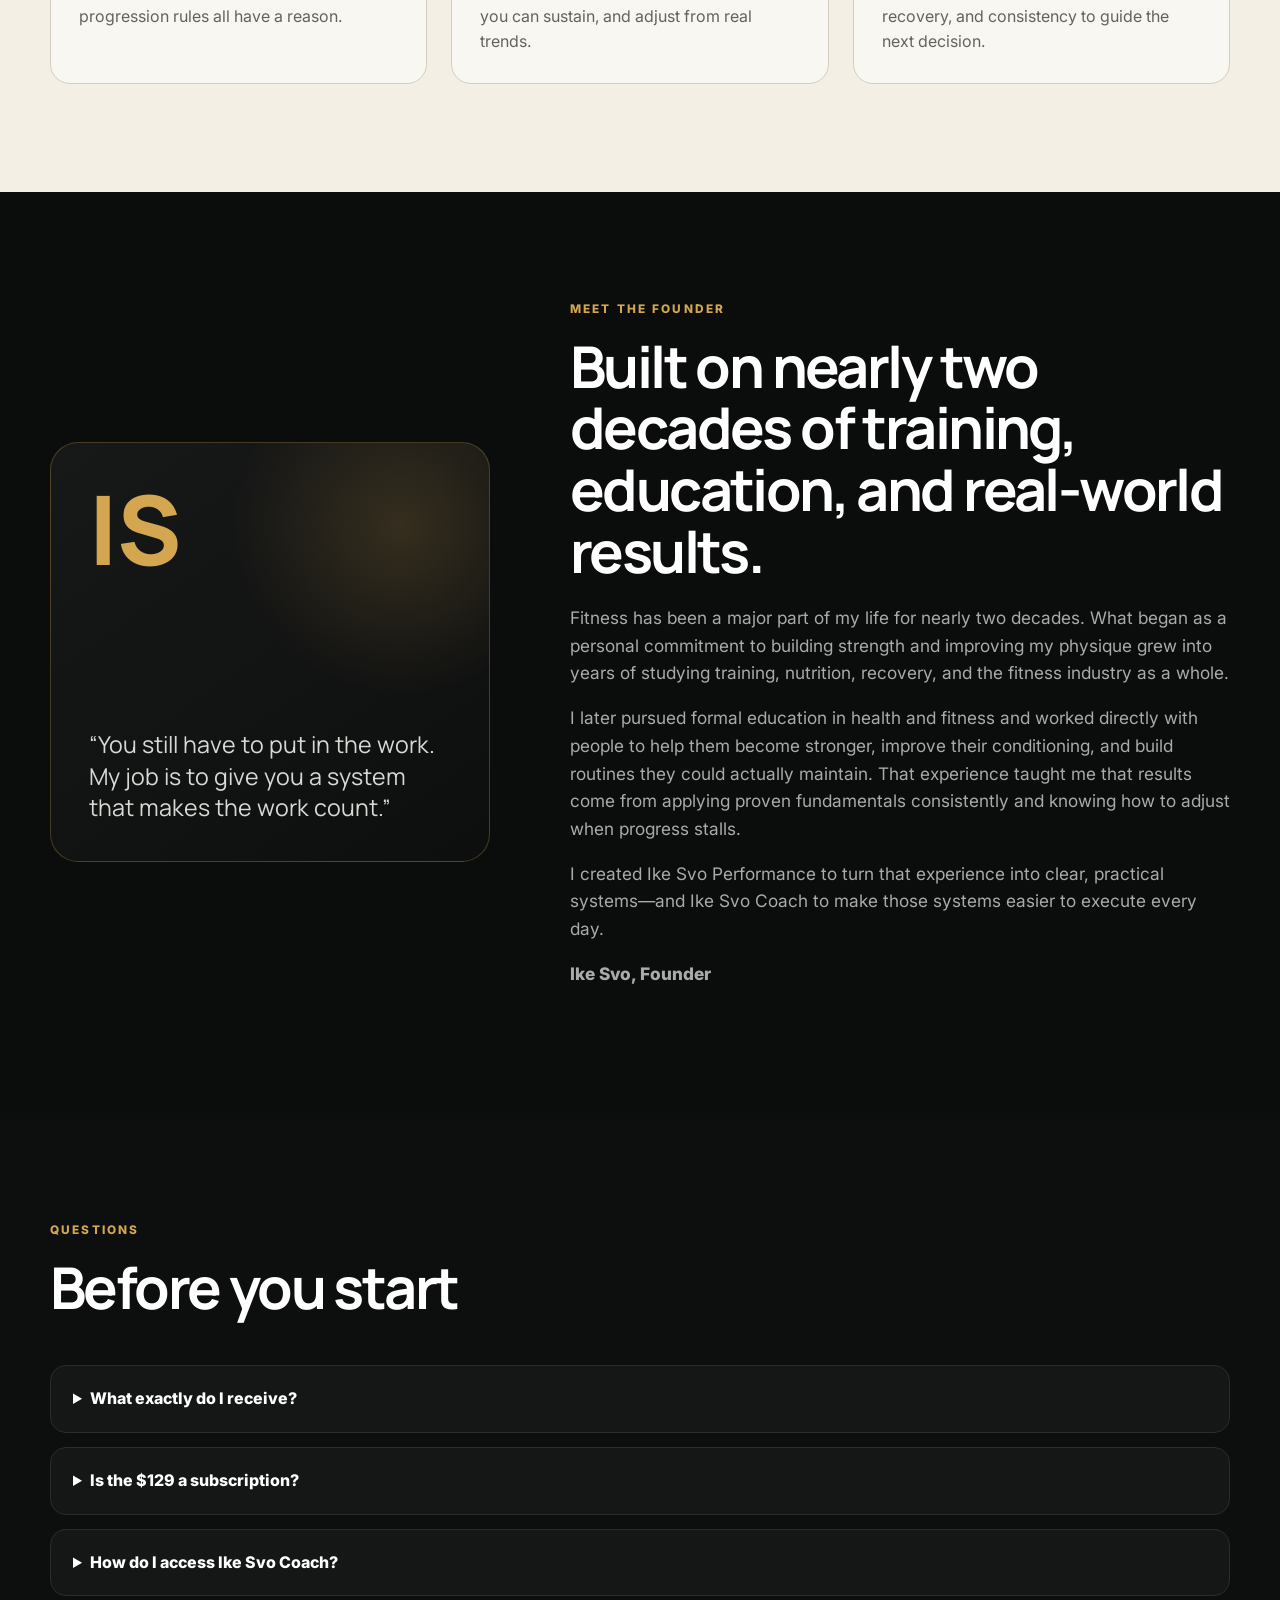
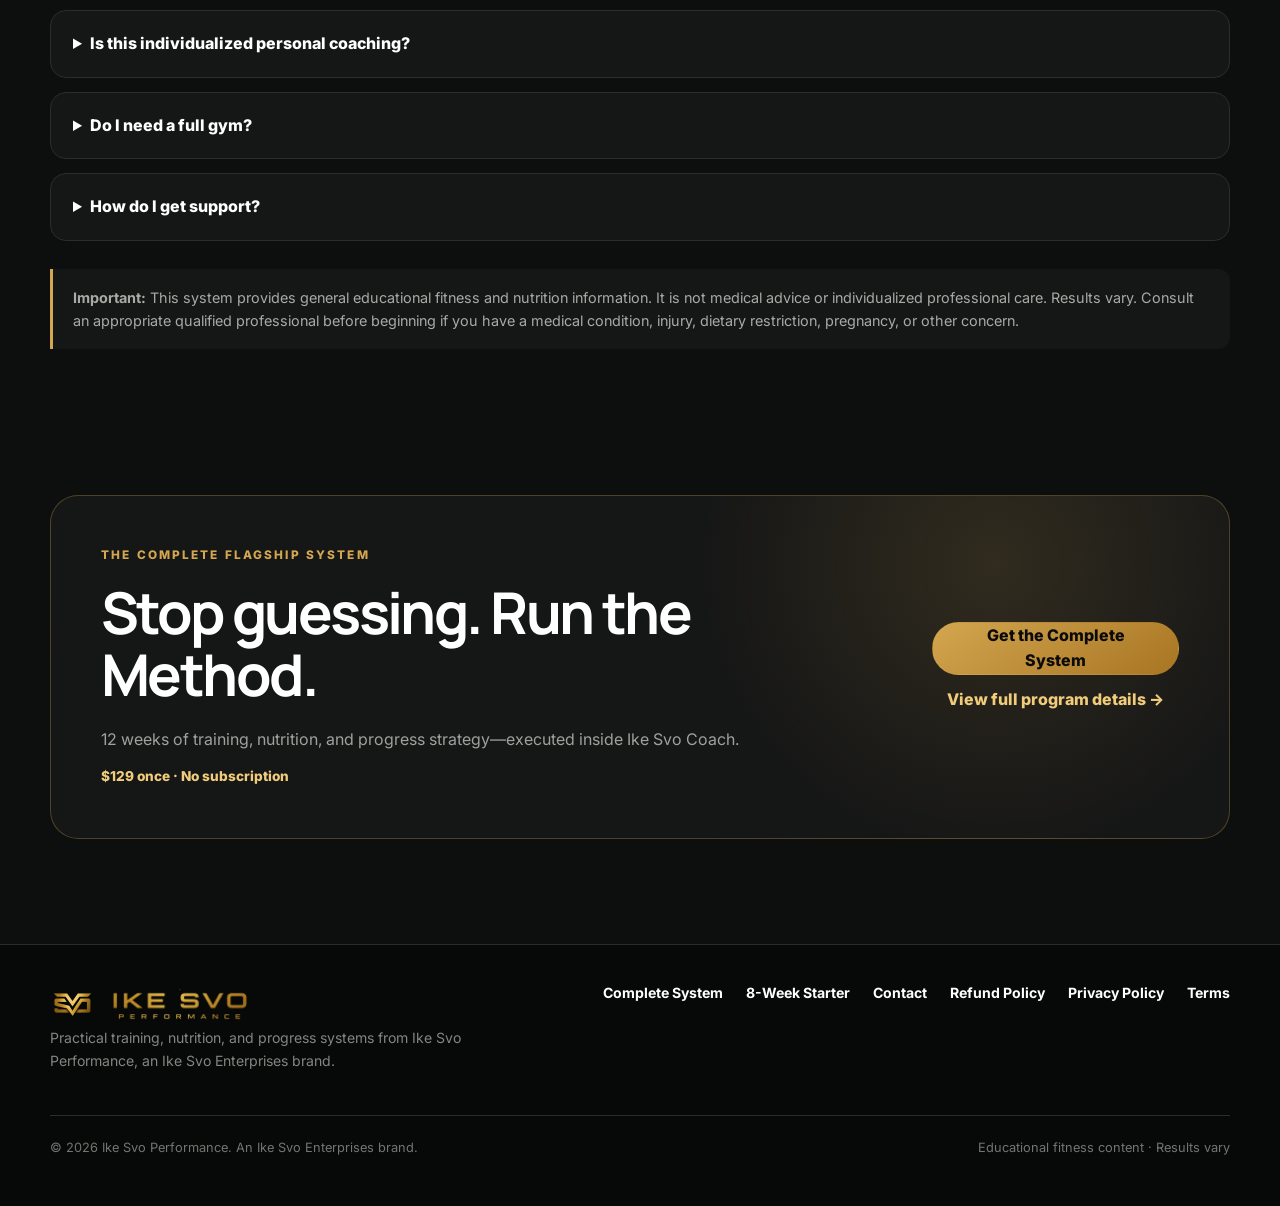
==== commit f248fadb: "Launch SVO Physique Method + Ike Svo Coach" ====
--- a/index.html
+++ b/index.html
@@ -3,17 +3,19 @@
 <head>
   <meta charset="UTF-8">
   <meta name="viewport" content="width=device-width, initial-scale=1.0">
-  <meta name="description" content="Ike Svo Performance creates clear, practical fitness systems for training, nutrition, and measurable progress.">
+  <meta name="description" content="The 12-week SVO Physique Method and Ike Svo Coach app combine structured training, personalized nutrition targets, guided workouts, check-ins, and progress tracking in one complete system.">
+  <link rel="canonical" href="https://ike-svo-performance.netlify.app/">
   <meta property="og:type" content="website">
-  <meta property="og:title" content="Ike Svo Performance | Build Your Body. Master the Process.">
-  <meta property="og:description" content="Explore the 12-week SVO Physique Method: training, nutrition, optimization, and the interactive Results Dashboard in one complete system.">
+  <meta property="og:title" content="Ike Svo Performance | The SVO Physique Method + Ike Svo Coach">
+  <meta property="og:description" content="A complete 12-week physique system with the guide, guided workouts, personalized targets, check-ins, and progress tracking—all inside Ike Svo Coach.">
   <meta property="og:url" content="https://ike-svo-performance.netlify.app/">
   <meta property="og:image" content="https://ike-svo-performance.netlify.app/svo-physique-method-cover.jpg">
   <meta property="og:image:width" content="1254">
   <meta property="og:image:height" content="1254">
-  <meta property="og:image:alt" content="The SVO Physique Method 12-week complete system cover">
+  <meta property="og:image:alt" content="The SVO Physique Method complete 12-week system cover">
   <meta name="twitter:card" content="summary_large_image">
-  <title>Ike Svo Performance | Training, Nutrition &amp; Progress Systems</title>
+  <meta name="theme-color" content="#070808">
+  <title>Ike Svo Performance | SVO Physique Method + Coach App</title>
   <link rel="preconnect" href="https://fonts.googleapis.com">
   <link rel="preconnect" href="https://fonts.gstatic.com" crossorigin>
   <link href="https://fonts.googleapis.com/css2?family=Inter:wght@400;500;600;700;800&family=Manrope:wght@600;700;800&display=swap" rel="stylesheet">
@@ -22,184 +24,129 @@
   <link rel="apple-touch-icon" href="svo-app-icon-192.png">
   <link rel="stylesheet" href="styles.css">
 </head>
-<body>
+<body class="home-page">
+  <a class="skip-link" href="#main-content">Skip to content</a>
+
   <div class="launch-bar">
     <div class="container launch-inner">
-      <span>New flagship release: <strong>The SVO Physique Method</strong></span>
-      <span>12 weeks · Training · Nutrition · Results Dashboard</span>
-      <a class="copy-code" href="svo-physique.html">Explore the Method</a>
+      <span><strong>NOW AVAILABLE</strong> · The SVO Physique Method + Ike Svo Coach</span>
+      <span>$129 once · No subscription</span>
+      <a class="copy-code" href="svo-physique.html">See the complete system</a>
     </div>
   </div>
 
   <header class="site-header">
     <div class="container nav-wrap">
       <a class="brand" href="#top" aria-label="Ike Svo Performance home">
-        <img class="brand-logo-mark" src="svo-logo-mark.png" alt="" width="45" height="45">
-        <img class="brand-logo-wordmark" src="svo-logo-wordmark.png" alt="" width="148" height="37">
+        <img class="brand-logo-mark" src="svo-logo-mark-web.webp" alt="" width="45" height="45">
+        <img class="brand-logo-wordmark" src="svo-logo-wordmark-web.webp" alt="" width="148" height="37">
       </a>
-      <button class="menu-toggle" type="button" aria-label="Open menu" aria-expanded="false">☰</button>
-      <nav class="nav-links" aria-label="Primary navigation">
-        <a href="#products">Products</a>
+      <button class="menu-toggle" type="button" aria-label="Open menu" aria-expanded="false" aria-controls="primary-navigation">☰</button>
+      <nav class="nav-links" id="primary-navigation" aria-label="Primary navigation">
+        <a href="#coach">Coach App</a>
+        <a href="#included">What's Included</a>
         <a href="#method">Method</a>
         <a href="#founder">Founder</a>
         <a href="#faq">FAQ</a>
-        <a class="nav-cta" href="svo-physique.html">Featured Program</a>
+        <a class="nav-cta" href="svo-physique.html">View the System</a>
       </nav>
     </div>
   </header>
 
-  <main id="top">
-    <section class="brand-hero">
+  <main id="main-content">
+    <section class="brand-hero home-v3-hero" id="top">
       <div class="hero-grid-bg"></div>
-      <div class="container brand-hero-grid">
+      <div class="container brand-hero-grid home-v3-grid">
         <div class="brand-hero-copy">
-          <div class="eyebrow">Training · Nutrition · Performance</div>
+          <div class="eyebrow">The complete physique operating system</div>
           <h1>Build your body.<br><span>Master the process.</span></h1>
           <p class="hero-text">
-            Ike Svo Performance creates practical fitness systems that bring structure to your
-            training, clarity to your nutrition, and purpose to the way you track progress.
+            The SVO Physique Method gives you the strategy. Ike Svo Coach turns it into daily action—with guided workouts, personalized targets, check-ins, and progress tracking in one premium app.
           </p>
+          <div class="hero-labels">
+            <span>12 structured weeks</span>
+            <span>4-day or 5-day plan</span>
+            <span>Guide + app</span>
+            <span>Two-device access</span>
+          </div>
           <div class="hero-actions">
-            <a class="button button-gold" href="#products">Explore Products</a>
-            <a class="button button-outline" href="svo-physique.html">View Featured Program</a>
-          </div>
-          <div class="brand-values">
-            <div><strong>Structured</strong><span>Clear plans with a defined next step</span></div>
-            <div><strong>Practical</strong><span>Tools designed to work in real life</span></div>
-            <div><strong>Measurable</strong><span>Progress you can record and evaluate</span></div>
-          </div>
-        </div>
-
-        <a class="featured-visual svo-featured-visual" href="svo-physique.html" aria-label="View the SVO Physique Method">
-          <div class="featured-label">Flagship system</div>
-          <img class="svo-cover-image" src="svo-physique-method-cover.jpg" width="1254" height="1254" alt="The SVO Physique Method 12-week training, nutrition, and optimization system cover" fetchpriority="high" decoding="async">
-          <div class="featured-visual-footer">
-            <div>
-              <small>Available now</small>
-              <strong>The SVO Physique Method</strong>
-            </div>
-            <span>View →</span>
+            <a class="button button-gold" href="https://payhip.com/b/asC7j" data-complete-system-link target="_blank" rel="noopener">Get the Complete System · $129</a>
+            <a class="button button-outline" href="svo-physique.html">See How It Works</a>
+          </div>
+          <p class="microcopy">One-time payment · No subscription · Secure checkout through Payhip</p>
+        </div>
+
+        <a class="system-visual" href="svo-physique.html" aria-label="Explore the SVO Physique Method and Ike Svo Coach">
+          <div class="system-cover-card">
+            <span class="visual-badge">12-WEEK METHOD</span>
+            <img src="svo-physique-method-cover.webp" width="1254" height="1254" alt="The SVO Physique Method training, nutrition, and optimization guide cover" fetchpriority="high" decoding="async">
+          </div>
+          <div class="system-phone-card">
+            <span class="visual-badge">IKE SVO COACH</span>
+            <img src="ike-svo-coach-dashboard.webp" width="1032" height="1682" alt="Ike Svo Coach app dashboard showing a guided leg workout, program week, phase, and workout schedule" fetchpriority="high" decoding="async">
+          </div>
+          <div class="system-visual-caption">
+            <span>THE COMPLETE SYSTEM</span>
+            <strong>Guide the plan. Coach the execution.</strong>
           </div>
         </a>
       </div>
     </section>
 
-    <section class="ticker" aria-label="Brand focus">
-      <div class="container ticker-inner">
-        <span>TRAIN WITH PURPOSE</span><span>•</span><span>FUEL WITH INTENTION</span><span>•</span>
-        <span>TRACK REAL PROGRESS</span>
-      </div>
-    </section>
-
-    <section class="section home-products" id="products">
+    <section class="method-strip home-proof-strip" aria-label="Complete system overview">
+      <div class="container method-strip-grid">
+        <div><strong>12 weeks</strong><span>Three progressive phases</span></div>
+        <div><strong>4 or 5 days</strong><span>Choose your training schedule</span></div>
+        <div><strong>2 devices</strong><span>Personal app access</span></div>
+        <div><strong>$129 once</strong><span>No recurring subscription</span></div>
+      </div>
+    </section>
+
+    <section class="section app-showcase" id="coach">
+      <div class="container app-showcase-grid">
+        <div class="app-copy">
+          <div class="eyebrow">Ike Svo Coach · Physique Edition</div>
+          <h2>Your complete coach—<span>in your pocket.</span></h2>
+          <p class="section-lead">
+            Open the app and know what today requires. Your schedule, workout, targets, check-in, progress, and full program guide stay connected in one place.
+          </p>
+          <ul class="feature-checklist">
+            <li><strong>Follow each workout</strong><span>Exercises, working sets, rep targets, and RIR guidance.</span></li>
+            <li><strong>Log performance as you train</strong><span>Record every set and build a clear progression history.</span></li>
+            <li><strong>Use personalized targets</strong><span>Training schedule, calorie, protein, steps, and cardio starting points.</span></li>
+            <li><strong>Check in and adjust</strong><span>Track execution, recovery, measurements, and visible progress.</span></li>
+          </ul>
+          <a class="text-link arrow-link" href="svo-physique.html#app">Explore every app feature <span aria-hidden="true">→</span></a>
+        </div>
+        <div class="phone-stage">
+          <div class="phone-shell">
+            <div class="phone-speaker" aria-hidden="true"></div>
+            <img src="ike-svo-coach-dashboard.webp" width="1032" height="1682" alt="Ike Svo Coach mobile app showing the Week 1 Foundation leg workout and training schedule" loading="lazy" decoding="async">
+          </div>
+          <div class="phone-note phone-note-top"><strong>Today</strong><span>Your next workout, ready.</span></div>
+          <div class="phone-note phone-note-bottom"><strong>Connected</strong><span>Training · Nutrition · Progress</span></div>
+        </div>
+      </div>
+    </section>
+
+    <section class="section complete-system-section" id="included">
       <div class="container">
-        <div class="section-heading home-heading">
-          <div>
-            <div class="eyebrow">The product line</div>
-            <h2>Fitness systems for every stage.</h2>
-          </div>
-          <p>
-            Start with the program that matches your current goal. The lineup will expand through
-            the complete flagship system or a focused entry-level program.
-          </p>
-        </div>
-
-        <div class="store-grid">
-          <article class="store-card store-card-featured">
-            <div class="store-image-wrap svo-store-cover">
-              <span class="status-badge available">Flagship · Available now</span>
-              <img class="svo-cover-image" src="svo-physique-method-cover.jpg" width="1254" height="1254" alt="The SVO Physique Method complete 12-week system cover" loading="lazy" decoding="async">
-            </div>
-            <div class="store-card-body">
-              <div class="store-meta"><span>Complete physique system</span><strong>$129</strong></div>
-              <h3>The SVO Physique Method</h3>
-              <p>
-                A complete 12-week training, nutrition, recovery, and progress-adjustment system
-                built to help you add muscle, stay lean, and know exactly what to do next.
-              </p>
-              <ul class="store-list">
-                <li>Three progressive 4-week training phases</li>
-                <li>Build, Recomp, and Reveal nutrition tracks</li>
-                <li>Interactive Results Dashboard and decision engine</li>
-              </ul>
-              <div class="store-actions">
-                <a class="button button-gold" href="svo-physique.html">Explore the Method</a>
-                <a class="text-link" href="https://payhip.com/b/Nbuw6" target="_blank" rel="noopener">Buy now →</a>
-              </div>
-            </div>
-          </article>
-
-          <article class="store-card">
-            <div class="store-image-wrap">
-              <span class="status-badge available">Available now</span>
-              <img src="product-cover.webp" alt="8-Week Lean Muscle System cover">
-            </div>
-            <div class="store-card-body">
-              <div class="store-meta"><span>Muscle building</span><strong>$49</strong></div>
-              <h3>8-Week Lean Muscle System</h3>
-              <p>
-                A complete four-day training plan with progressive overload guidance,
-                personalized calorie and macro targets, and mobile-friendly trackers.
-              </p>
-              <ul class="store-list">
-                <li>8 weeks of structured training</li>
-                <li>Personalized nutrition calculator</li>
-                <li>Workout and weekly progress tracking</li>
-              </ul>
-              <div class="store-actions">
-                <a class="button button-gold" href="lean-muscle.html">View Program</a>
-                <a class="text-link" href="https://payhip.com/b/Aejir" target="_blank" rel="noopener">Buy now →</a>
-              </div>
-            </div>
-          </article>
-
-          <article class="store-card">
-            <div class="coming-visual">
-              <span class="status-badge">Coming soon</span>
-              <span class="product-number">03</span>
-              <div><small>Beginner training</small><strong>FOUNDATION</strong></div>
-            </div>
-            <div class="store-card-body">
-              <div class="store-meta"><span>Beginner fitness</span><strong>Coming soon</strong></div>
-              <h3>6-Week Fitness Foundation</h3>
-              <p>
-                A beginner-friendly system for building strength, confidence, and a sustainable
-                training routine with gym and home options.
-              </p>
-            </div>
-          </article>
-
-          <article class="store-card">
-            <div class="coming-visual">
-              <span class="status-badge">Coming soon</span>
-              <span class="product-number">04</span>
-              <div><small>Nutrition system</small><strong>BLUEPRINT</strong></div>
-            </div>
-            <div class="store-card-body">
-              <div class="store-meta"><span>Nutrition</span><strong>Coming soon</strong></div>
-              <h3>Simple Nutrition Blueprint</h3>
-              <p>
-                A standalone guide to calorie targets, protein, meal structure, grocery planning,
-                and adjustments based on weekly trends.
-              </p>
-            </div>
-          </article>
-
-          <article class="store-card">
-            <div class="coming-visual">
-              <span class="status-badge">Coming soon</span>
-              <span class="product-number">05</span>
-              <div><small>Complete system</small><strong>TRANSFORM</strong></div>
-            </div>
-            <div class="store-card-body">
-              <div class="store-meta"><span>Training + nutrition</span><strong>Coming soon</strong></div>
-              <h3>Complete Transformation Bundle</h3>
-              <p>
-                A combined training, nutrition, and tracking system for customers who want the
-                full Ike Svo Performance framework in one package.
-              </p>
-            </div>
-          </article>
+        <div class="section-heading wide-heading">
+          <div class="eyebrow">Everything included</div>
+          <h2>One purchase. One complete system.</h2>
+          <p>The manual builds the strategy. Ike Svo Coach organizes the execution. Together, they remove the guesswork between knowing what to do and actually doing it.</p>
+        </div>
+        <div class="deliverable-grid home-deliverable-grid">
+          <article class="deliverable-card"><span>01 · PROGRAM</span><h3>Complete 12-Week Method</h3><p>Three progressive four-week phases covering training, nutrition, recovery, progression, and real-world execution.</p></article>
+          <article class="deliverable-card"><span>02 · TRAINING</span><h3>4-Day or 5-Day Schedule</h3><p>Choose the schedule that fits your week and follow each session with exercises, sets, reps, substitutions, and effort targets.</p></article>
+          <article class="deliverable-card"><span>03 · NUTRITION</span><h3>Personalized Starting Targets</h3><p>Set calories, protein, activity, steps, and cardio around your current body, schedule, and physique goal.</p></article>
+          <article class="deliverable-card"><span>04 · COACH APP</span><h3>Guided Daily Execution</h3><p>See today's mission, start the workout, log each set, complete check-ins, and keep the full guide available inside the app.</p></article>
+          <article class="deliverable-card"><span>05 · PROGRESS</span><h3>Check-Ins &amp; Analytics</h3><p>Track consistency, training performance, body measurements, photos, and phase progress from one command center.</p></article>
+          <article class="deliverable-card"><span>06 · ACCESS</span><h3>Two Personal Devices</h3><p>Activate your unique software license on up to two personal devices. Pay once and use the system throughout your program.</p></article>
+        </div>
+        <div class="included-cta-row">
+          <div><strong>$129 one-time payment</strong><span>Guide + app access · No subscription</span></div>
+          <a class="button button-gold" href="https://payhip.com/b/asC7j" data-complete-system-link target="_blank" rel="noopener">Get the Complete System</a>
         </div>
       </div>
     </section>
@@ -212,33 +159,14 @@
             <h2>Clear enough to follow.<br>Strong enough to matter.</h2>
           </div>
           <div class="approach-copy">
-            <p>
-              Good fitness products should remove confusion without pretending effort is optional.
-              Every Ike Svo Performance system is built around useful structure, realistic execution,
-              and measurable feedback.
-            </p>
-            <p>
-              You get a plan, a way to track it, and clear guidance for deciding what to do next.
-            </p>
-          </div>
-        </div>
-
+            <p>Good fitness systems should remove confusion without pretending effort is optional. The SVO Physique Method is built around useful structure, realistic execution, and measurable feedback.</p>
+            <p>You get a plan, a coach app that keeps it organized, and clear standards for deciding what to do next.</p>
+          </div>
+        </div>
         <div class="pillars-grid">
-          <article>
-            <span>01</span>
-            <h3>Purposeful training</h3>
-            <p>Exercises, sets, reps, effort targets, and progression rules should all have a reason.</p>
-          </article>
-          <article>
-            <span>02</span>
-            <h3>Practical nutrition</h3>
-            <p>Start with calculated targets, use foods you can sustain, and adjust from real trends.</p>
-          </article>
-          <article>
-            <span>03</span>
-            <h3>Objective tracking</h3>
-            <p>Use performance, body measurements, recovery, and consistency to guide decisions.</p>
-          </article>
+          <article><span>01</span><h3>Purposeful training</h3><p>Exercises, sets, reps, effort targets, and progression rules all have a reason.</p></article>
+          <article><span>02</span><h3>Practical nutrition</h3><p>Start with personalized targets, use foods you can sustain, and adjust from real trends.</p></article>
+          <article><span>03</span><h3>Objective progress</h3><p>Use performance, measurements, recovery, and consistency to guide the next decision.</p></article>
         </div>
       </div>
     </section>
@@ -247,26 +175,14 @@
       <div class="container founder-grid">
         <div class="founder-card">
           <div class="founder-monogram">IS</div>
-          <blockquote>“You still have to put in the work. My job is to give you a plan that makes the work count.”</blockquote>
+          <blockquote>“You still have to put in the work. My job is to give you a system that makes the work count.”</blockquote>
         </div>
         <div class="founder-copy">
           <div class="eyebrow">Meet the founder</div>
           <h2>Built on nearly two decades of training, education, and real-world results.</h2>
-          <p>
-            Fitness has been a major part of my life for nearly two decades. What began as a personal
-            commitment to building strength and improving my physique grew into years of studying training,
-            nutrition, recovery, and the fitness industry as a whole.
-          </p>
-          <p>
-            I later pursued formal education in health and fitness and worked directly with people to help
-            them become stronger, improve their conditioning, and build routines they could actually maintain.
-            That experience taught me that results do not come from gimmicks or unnecessarily complicated plans.
-            They come from applying proven fundamentals consistently and knowing how to adjust when progress stalls.
-          </p>
-          <p>
-            I created Ike Svo Performance to turn that experience into clear, practical systems designed to
-            help people train with purpose, track their progress, and produce measurable results.
-          </p>
+          <p>Fitness has been a major part of my life for nearly two decades. What began as a personal commitment to building strength and improving my physique grew into years of studying training, nutrition, recovery, and the fitness industry as a whole.</p>
+          <p>I later pursued formal education in health and fitness and worked directly with people to help them become stronger, improve their conditioning, and build routines they could actually maintain. That experience taught me that results come from applying proven fundamentals consistently and knowing how to adjust when progress stalls.</p>
+          <p>I created Ike Svo Performance to turn that experience into clear, practical systems—and Ike Svo Coach to make those systems easier to execute every day.</p>
           <p class="founder-signoff">Ike Svo, Founder</p>
         </div>
       </div>
@@ -276,41 +192,32 @@
       <div class="container">
         <div class="section-heading">
           <div class="eyebrow">Questions</div>
-          <h2>About Ike Svo Performance</h2>
+          <h2>Before you start</h2>
         </div>
         <div class="faq-list">
-          <details>
-            <summary>What does Ike Svo Performance sell?</summary>
-            <p>Self-guided digital fitness products focused on resistance training, nutrition organization, and progress tracking. The SVO Physique Method is the complete flagship system; the 8-Week Lean Muscle System is the focused starter option.</p>
-          </details>
-          <details>
-            <summary>How are products delivered?</summary>
-            <p>Available products are purchased and delivered digitally through Payhip. Download access appears after checkout and is also sent to the email used for the order.</p>
-          </details>
-          <details>
-            <summary>Is this personal coaching?</summary>
-            <p>No. Products are self-guided educational resources and do not include individualized coaching, medical care, physical therapy, or dietetic services.</p>
-          </details>
-          <details>
-            <summary>How do I contact support?</summary>
-            <p>Email <a href="mailto:hello@ikesvoenterprises.com">hello@ikesvoenterprises.com</a> and include your order email when asking about a purchase.</p>
-          </details>
-        </div>
-        <div class="disclaimer">
-          <strong>Important:</strong> Products provide general educational fitness and nutrition information.
-          They are not medical advice or individualized professional care. Results vary.
-        </div>
+          <details><summary>What exactly do I receive?</summary><p>Your purchase includes the complete 12-Week SVO Physique Method, the customer start guide, and one unique Ike Svo Coach software license for use on up to two personal devices.</p></details>
+          <details><summary>Is the $129 a subscription?</summary><p>No. It is a one-time purchase. There is no recurring monthly charge.</p></details>
+          <details><summary>How do I access Ike Svo Coach?</summary><p>After checkout, Payhip provides your digital files, activation instructions, and unique license key. Follow the start guide to open and activate the app.</p></details>
+          <details><summary>Is this individualized personal coaching?</summary><p>No. It is a self-guided educational fitness system. The app personalizes your schedule and starting targets from your inputs, but it does not provide medical, dietetic, rehabilitation, or one-on-one coaching services.</p></details>
+          <details><summary>Do I need a full gym?</summary><p>The primary program is gym-based and works best with common machines, cables, barbells, dumbbells, and cardio equipment. Exercise substitutions are included.</p></details>
+          <details><summary>How do I get support?</summary><p>Email <a href="mailto:hello@ikesvoenterprises.com">hello@ikesvoenterprises.com</a> and include the email used at checkout plus a short description of the issue.</p></details>
+        </div>
+        <div class="disclaimer"><strong>Important:</strong> This system provides general educational fitness and nutrition information. It is not medical advice or individualized professional care. Results vary. Consult an appropriate qualified professional before beginning if you have a medical condition, injury, dietary restriction, pregnancy, or other concern.</div>
       </div>
     </section>
 
     <section class="cta-section">
-      <div class="container cta-card">
+      <div class="container cta-card final-cta-card">
         <div>
-          <div class="eyebrow">The flagship system</div>
+          <div class="eyebrow">The complete flagship system</div>
           <h2>Stop guessing. Run the Method.</h2>
-          <p>Get the complete 12-week manual and SVO Results Dashboard in one system.</p>
-        </div>
-        <a class="button button-gold" href="svo-physique.html">Explore the SVO Method</a>
+          <p>12 weeks of training, nutrition, and progress strategy—executed inside Ike Svo Coach.</p>
+          <span class="cta-price">$129 once · No subscription</span>
+        </div>
+        <div class="cta-actions">
+          <a class="button button-gold" href="https://payhip.com/b/asC7j" data-complete-system-link target="_blank" rel="noopener">Get the Complete System</a>
+          <a class="text-link" href="svo-physique.html">View full program details →</a>
+        </div>
       </div>
     </section>
   </main>
@@ -320,16 +227,14 @@
       <div class="footer-top">
         <div>
           <a class="brand" href="#top" aria-label="Ike Svo Performance home">
-            <img class="brand-logo-mark" src="svo-logo-mark.png" alt="" width="45" height="45" loading="lazy">
-            <img class="brand-logo-wordmark" src="svo-logo-wordmark.png" alt="" width="148" height="37" loading="lazy">
+            <img class="brand-logo-mark" src="svo-logo-mark-web.webp" alt="" width="45" height="45" loading="lazy">
+            <img class="brand-logo-wordmark" src="svo-logo-wordmark-web.webp" alt="" width="148" height="37" loading="lazy">
           </a>
-          <p class="footer-copy">
-            Practical training, nutrition, and tracking products from Ike Svo Performance,
-            an Ike Svo Enterprises brand.
-          </p>
+          <p class="footer-copy">Practical training, nutrition, and progress systems from Ike Svo Performance, an Ike Svo Enterprises brand.</p>
         </div>
         <nav class="footer-links" aria-label="Footer navigation">
-          <a href="#products">Products</a>
+          <a href="svo-physique.html">Complete System</a>
+          <a href="lean-muscle.html">8-Week Starter</a>
           <a href="contact.html">Contact</a>
           <a href="refund.html">Refund Policy</a>
           <a href="privacy.html">Privacy Policy</a>
@@ -343,7 +248,10 @@
     </div>
   </footer>
 
-  <div class="toast" role="status" aria-live="polite"></div>
+  <aside class="mobile-buy-bar" aria-label="Purchase the complete system">
+    <span><strong>$129</strong><small>One time</small></span>
+    <a class="button button-gold" href="https://payhip.com/b/asC7j" data-complete-system-link target="_blank" rel="noopener">Get the System</a>
+  </aside>
   <script src="script.js"></script>
 </body>
 </html>
--- a/styles.css
+++ b/styles.css
@@ -384,14 +384,18 @@
 .contact-box a { margin-top: 6px; font-size: 1.15rem; }
 
 @media (max-width: 940px) {
+  .nav-wrap { position: relative; }
   .menu-toggle { display: block; }
   .nav-links {
     display: none;
-    position: fixed; left: 0; right: 0; top: 120px;
+    position: absolute; left: 50%; right: auto; top: 100%;
+    width: 100vw;
     padding: 25px 20px 32px;
     flex-direction: column; align-items: flex-start;
     border-bottom: 1px solid var(--line);
     background: #0b0c0c;
+    box-shadow: 0 22px 45px rgba(0,0,0,.45);
+    transform: translateX(-50%);
   }
   .nav-links.open { display: flex; }
   .hero-grid, .product-layout, .two-column, .founder-grid { grid-template-columns: 1fr; }
@@ -405,7 +409,6 @@
   .brand-logo-mark { width: 39px; height: 39px; flex-basis: 39px; }
   .brand-logo-wordmark { width: 119px; }
   .launch-inner { min-height: 50px; flex-wrap: wrap; gap: 4px 9px; padding: 7px 0; font-size: .76rem; }
-  .nav-links { top: 126px; }
   .hero { min-height: auto; padding: 68px 0 73px; }
   h1 { font-size: 3.35rem; }
   .hero-proof, .included-grid, .principles-grid, .coming-grid { grid-template-columns: 1fr; }
@@ -834,3 +837,457 @@
   .form-field.full { grid-column: auto; }
   .launch-panel { padding: 34px 23px; }
 }
+
+/* 2026 complete-system launch */
+.skip-link {
+  position: fixed;
+  top: 10px;
+  left: 10px;
+  z-index: 1000;
+  padding: 10px 14px;
+  border-radius: 10px;
+  background: var(--gold);
+  color: #090909;
+  font-weight: 800;
+  transform: translateY(-160%);
+  transition: transform .18s ease;
+}
+.skip-link:focus { transform: translateY(0); }
+a:focus-visible,
+button:focus-visible,
+summary:focus-visible,
+input:focus-visible,
+select:focus-visible {
+  outline: 3px solid var(--gold-light);
+  outline-offset: 3px;
+}
+
+.home-v3-hero {
+  min-height: 830px;
+  padding: 92px 0 100px;
+}
+.home-v3-grid { grid-template-columns: 1.02fr .98fr; }
+.home-v3-hero .hero-text { max-width: 690px; }
+.home-v3-hero .hero-labels { margin-bottom: 27px; }
+.home-v3-hero .hero-actions { margin-bottom: 13px; }
+.home-proof-strip strong { font-size: 1.2rem; }
+
+.system-visual,
+.method-system-visual {
+  position: relative;
+  display: block;
+  width: min(100%, 590px);
+  min-height: 575px;
+  margin-left: auto;
+  isolation: isolate;
+}
+.system-visual::before,
+.method-system-visual::before {
+  content: "";
+  position: absolute;
+  inset: 9% 2% 10% 5%;
+  z-index: -1;
+  border-radius: 50%;
+  background: rgba(211,166,79,.18);
+  filter: blur(80px);
+}
+.system-cover-card,
+.method-cover-card {
+  position: absolute;
+  left: 0;
+  top: 72px;
+  width: 73%;
+  padding: 11px;
+  border: 1px solid rgba(211,166,79,.38);
+  border-radius: 30px;
+  background: #111212;
+  box-shadow: 0 38px 100px rgba(0,0,0,.64);
+  transform: rotate(-2.2deg);
+}
+.system-cover-card img,
+.method-cover-card img {
+  width: 100%;
+  border-radius: 21px;
+}
+.system-phone-card,
+.method-phone-preview {
+  position: absolute;
+  top: 10px;
+  right: 0;
+  z-index: 2;
+  width: 43%;
+  padding: 9px;
+  overflow: hidden;
+  border: 1px solid rgba(240,204,123,.5);
+  border-radius: 31px;
+  background: #050606;
+  box-shadow: 0 34px 90px rgba(0,0,0,.76), 0 0 35px rgba(211,166,79,.12);
+  transform: rotate(2.6deg);
+}
+.system-phone-card img,
+.method-phone-preview img {
+  width: 100%;
+  aspect-ratio: 1032 / 1682;
+  border-radius: 23px;
+  object-fit: cover;
+  object-position: top;
+}
+.visual-badge {
+  position: absolute;
+  z-index: 3;
+  top: 22px;
+  left: 22px;
+  padding: 7px 10px;
+  border: 1px solid rgba(211,166,79,.42);
+  border-radius: 999px;
+  background: rgba(6,7,7,.91);
+  color: var(--gold-light);
+  font-size: .62rem;
+  font-weight: 900;
+  letter-spacing: .11em;
+}
+.system-phone-card .visual-badge,
+.method-phone-preview .visual-badge {
+  top: 17px;
+  left: 17px;
+  font-size: .56rem;
+}
+.system-visual-caption {
+  position: absolute;
+  right: 16px;
+  bottom: 9px;
+  z-index: 4;
+  width: min(78%, 430px);
+  padding: 15px 18px;
+  border: 1px solid rgba(211,166,79,.35);
+  border-radius: 16px;
+  background: rgba(8,9,9,.94);
+  box-shadow: 0 20px 48px rgba(0,0,0,.55);
+}
+.system-visual-caption span,
+.system-visual-caption strong { display: block; }
+.system-visual-caption span {
+  margin-bottom: 3px;
+  color: var(--gold);
+  font-size: .62rem;
+  font-weight: 900;
+  letter-spacing: .12em;
+}
+.system-visual-caption strong { font-family: "Manrope", sans-serif; }
+
+.app-showcase {
+  overflow: hidden;
+  background:
+    radial-gradient(circle at 82% 25%, rgba(211,166,79,.18), transparent 28%),
+    var(--cream);
+  color: #111;
+}
+.app-showcase-grid,
+.product-app-grid {
+  display: grid;
+  grid-template-columns: 1.05fr .95fr;
+  gap: 85px;
+  align-items: center;
+}
+.app-copy h2 { max-width: 700px; }
+.section-lead {
+  max-width: 700px;
+  margin-bottom: 32px;
+  color: #575852;
+  font-size: 1.12rem;
+}
+.feature-checklist {
+  margin: 0 0 30px;
+  padding: 0;
+  display: grid;
+  gap: 5px;
+  list-style: none;
+}
+.feature-checklist li {
+  position: relative;
+  padding: 15px 0 15px 45px;
+  border-bottom: 1px solid #d8d1c3;
+}
+.feature-checklist li::before {
+  content: "✓";
+  position: absolute;
+  left: 0;
+  top: 16px;
+  display: grid;
+  place-items: center;
+  width: 27px;
+  height: 27px;
+  border-radius: 50%;
+  background: #151616;
+  color: var(--gold-light);
+  font-weight: 900;
+}
+.feature-checklist strong,
+.feature-checklist span { display: block; }
+.feature-checklist span { color: #696a64; font-size: .92rem; }
+.arrow-link { color: #7f5716; }
+.arrow-link span { display: inline-block; transition: transform .18s ease; }
+.arrow-link:hover span { transform: translateX(4px); }
+
+.phone-stage,
+.product-phone-stage {
+  position: relative;
+  min-height: 690px;
+  display: grid;
+  place-items: center;
+}
+.phone-stage::before,
+.product-phone-stage::before {
+  content: "";
+  position: absolute;
+  width: 72%;
+  aspect-ratio: 1;
+  border: 1px solid rgba(155,114,38,.22);
+  border-radius: 50%;
+}
+.phone-shell {
+  position: relative;
+  z-index: 2;
+  width: min(76%, 385px);
+  padding: 12px;
+  border: 2px solid #2d2d2c;
+  border-radius: 48px;
+  background: #070808;
+  box-shadow: 0 38px 95px rgba(0,0,0,.38), 0 0 0 7px rgba(15,16,16,.9);
+}
+.phone-shell img {
+  width: 100%;
+  border-radius: 36px;
+}
+.phone-speaker {
+  position: absolute;
+  z-index: 3;
+  top: 19px;
+  left: 50%;
+  width: 64px;
+  height: 7px;
+  border-radius: 999px;
+  background: rgba(0,0,0,.78);
+  transform: translateX(-50%);
+}
+.phone-note {
+  position: absolute;
+  z-index: 3;
+  min-width: 190px;
+  padding: 14px 16px;
+  border: 1px solid rgba(211,166,79,.4);
+  border-radius: 15px;
+  background: rgba(12,13,13,.94);
+  color: #fff;
+  box-shadow: 0 20px 45px rgba(0,0,0,.3);
+}
+.phone-note strong,
+.phone-note span { display: block; }
+.phone-note strong { color: var(--gold-light); font-size: .8rem; }
+.phone-note span { color: #b8b9b5; font-size: .75rem; }
+.phone-note-top { top: 16%; left: -2%; }
+.phone-note-bottom { right: -4%; bottom: 16%; }
+
+.complete-system-section { background: #0d0e0e; }
+.wide-heading { max-width: 890px; }
+.wide-heading p { max-width: 790px; }
+.home-deliverable-grid { margin-top: 0; }
+.included-cta-row {
+  margin-top: 26px;
+  padding: 24px 28px;
+  display: flex;
+  align-items: center;
+  justify-content: space-between;
+  gap: 25px;
+  border: 1px solid rgba(211,166,79,.32);
+  border-radius: 19px;
+  background: linear-gradient(135deg,#1b1a15,#121313);
+}
+.included-cta-row strong,
+.included-cta-row span { display: block; }
+.included-cta-row strong { color: var(--gold-light); font-size: 1.15rem; }
+.included-cta-row span { color: #9fa09b; font-size: .84rem; }
+.final-cta-card { background: radial-gradient(circle at 80% 20%,rgba(211,166,79,.15),transparent 30%),#151616; }
+.cta-price {
+  display: inline-block;
+  margin-top: 13px;
+  color: var(--gold-light);
+  font-size: .85rem;
+  font-weight: 800;
+}
+.cta-actions { display: grid; gap: 12px; justify-items: center; text-align: center; }
+
+.mobile-buy-bar {
+  display: none;
+  position: fixed;
+  z-index: 250;
+  right: 10px;
+  bottom: calc(10px + env(safe-area-inset-bottom));
+  left: 10px;
+  padding: 9px 10px 9px 15px;
+  align-items: center;
+  justify-content: space-between;
+  gap: 12px;
+  border: 1px solid rgba(211,166,79,.45);
+  border-radius: 18px;
+  background: rgba(10,11,11,.94);
+  box-shadow: 0 20px 55px rgba(0,0,0,.55);
+  backdrop-filter: blur(16px);
+}
+.mobile-buy-bar > span strong,
+.mobile-buy-bar > span small { display: block; }
+.mobile-buy-bar > span strong { color: var(--gold-light); font-size: 1.12rem; }
+.mobile-buy-bar > span small { color: #999b96; font-size: .67rem; }
+.mobile-buy-bar .button { min-height: 44px; padding: 0 18px; font-size: .82rem; }
+
+.product-v3-hero { min-height: 810px; }
+.product-v3-hero .hero-actions { margin-bottom: 13px; }
+.method-system-visual { min-height: 610px; }
+.method-cover-card { top: 94px; width: 75%; }
+.method-phone-preview { top: 12px; width: 44%; }
+.product-app-section {
+  overflow: hidden;
+  background:
+    radial-gradient(circle at 15% 28%, rgba(211,166,79,.15), transparent 28%),
+    #0b0c0c;
+}
+.product-app-grid { grid-template-columns: .78fr 1.22fr; }
+.product-phone-stage::before { border-color: rgba(211,166,79,.2); }
+.product-phone-shell { width: min(88%, 405px); }
+.product-app-section .section-lead { color: #a9aba6; }
+.app-feature-grid {
+  display: grid;
+  grid-template-columns: repeat(2, 1fr);
+  gap: 15px;
+}
+.app-feature-grid article {
+  min-height: 184px;
+  padding: 20px;
+  display: grid;
+  grid-template-columns: 36px 1fr;
+  gap: 12px;
+  border: 1px solid var(--line);
+  border-radius: 17px;
+  background: #151616;
+}
+.app-feature-grid article > span {
+  color: var(--gold);
+  font-size: .72rem;
+  font-weight: 900;
+  letter-spacing: .08em;
+}
+.app-feature-grid h3 { margin-bottom: 8px; font-size: 1.05rem; }
+.app-feature-grid p { margin: 0; color: #949691; font-size: .85rem; }
+.app-access-note {
+  margin-top: 17px;
+  padding: 17px 19px;
+  border-left: 3px solid var(--gold);
+  border-radius: 0 13px 13px 0;
+  background: #181712;
+}
+.app-access-note strong,
+.app-access-note span { display: block; }
+.app-access-note strong { color: var(--gold-light); }
+.app-access-note span { margin-top: 3px; color: #a2a49f; font-size: .83rem; }
+.comparison-section { background: #101111; }
+.launch-includes {
+  margin: -4px 0 0;
+  padding: 0;
+  display: grid;
+  gap: 8px;
+  list-style: none;
+  color: #b4b6b1;
+  font-size: .9rem;
+}
+.launch-includes li::before { content: "✓"; margin-right: 9px; color: var(--gold); font-weight: 900; }
+.no-subscription {
+  display: block;
+  margin: -6px 0 6px;
+  color: var(--success);
+  font-size: .8rem;
+  font-weight: 800;
+}
+
+@media (max-width: 1100px) {
+  .home-v3-grid,
+  .method-hero-grid { gap: 45px; }
+  .app-showcase-grid,
+  .product-app-grid { gap: 55px; }
+  .phone-note { min-width: 165px; }
+}
+
+@media (max-width: 940px) {
+  .home-v3-grid,
+  .app-showcase-grid,
+  .product-app-grid { grid-template-columns: 1fr; }
+  .system-visual,
+  .method-system-visual { margin: 10px auto 0; }
+  .phone-stage,
+  .product-phone-stage { min-height: 650px; }
+  .app-copy { max-width: 760px; }
+  .app-feature-grid { grid-template-columns: repeat(2, 1fr); }
+}
+
+@media (max-width: 700px) {
+  body.home-page,
+  body.product-page { padding-bottom: 78px; }
+  .home-v3-hero { padding: 63px 0 76px; }
+  .home-v3-hero h1,
+  .method-hero h1 { font-size: clamp(2.85rem, 14vw, 3.55rem); }
+  .home-v3-hero .hero-text,
+  .product-v3-hero .hero-text { font-size: 1.02rem; }
+  .home-v3-hero .button,
+  .product-v3-hero .button { width: 100%; }
+  .system-visual,
+  .method-system-visual {
+    min-height: 490px;
+    width: min(100%, 430px);
+  }
+  .system-cover-card,
+  .method-cover-card { top: 58px; width: 76%; padding: 7px; border-radius: 22px; }
+  .system-cover-card img,
+  .method-cover-card img { border-radius: 16px; }
+  .system-phone-card,
+  .method-phone-preview { top: 8px; width: 44%; padding: 6px; border-radius: 22px; }
+  .system-phone-card img,
+  .method-phone-preview img { border-radius: 16px; }
+  .visual-badge { top: 15px; left: 15px; font-size: .5rem; }
+  .system-phone-card .visual-badge,
+  .method-phone-preview .visual-badge { top: 11px; left: 11px; font-size: .43rem; }
+  .system-visual-caption { right: 4px; bottom: 3px; width: 84%; padding: 12px 14px; }
+  .system-visual-caption strong { font-size: .88rem; }
+  .phone-stage,
+  .product-phone-stage { min-height: 570px; }
+  .phone-shell { width: min(78%, 335px); border-radius: 40px; }
+  .phone-shell img { border-radius: 29px; }
+  .phone-note { min-width: 145px; padding: 11px 12px; }
+  .phone-note-top { left: 0; }
+  .phone-note-bottom { right: 0; }
+  .app-feature-grid { grid-template-columns: 1fr; }
+  .app-feature-grid article { min-height: 0; }
+  .included-cta-row { padding: 21px; flex-direction: column; align-items: flex-start; }
+  .included-cta-row .button { width: 100%; }
+  .cta-actions { width: 100%; justify-items: stretch; }
+  .cta-actions .button { width: 100%; }
+  .mobile-buy-bar { display: flex; }
+  footer { padding-bottom: 38px; }
+}
+
+@media (max-width: 430px) {
+  .launch-inner > span:nth-child(2) { display: none; }
+  .launch-inner { justify-content: space-between; text-align: left; }
+  .launch-inner > span:first-child { max-width: 68%; }
+  .copy-code { text-align: center; }
+  .system-visual,
+  .method-system-visual { min-height: 440px; }
+  .phone-stage,
+  .product-phone-stage { min-height: 525px; }
+  .phone-note { min-width: 132px; }
+  .phone-note span { max-width: 130px; }
+  .mobile-buy-bar .button { padding: 0 15px; }
+}
+
+@media (prefers-reduced-motion: reduce) {
+  html { scroll-behavior: auto; }
+  *, *::before, *::after { transition-duration: .01ms !important; }
+}
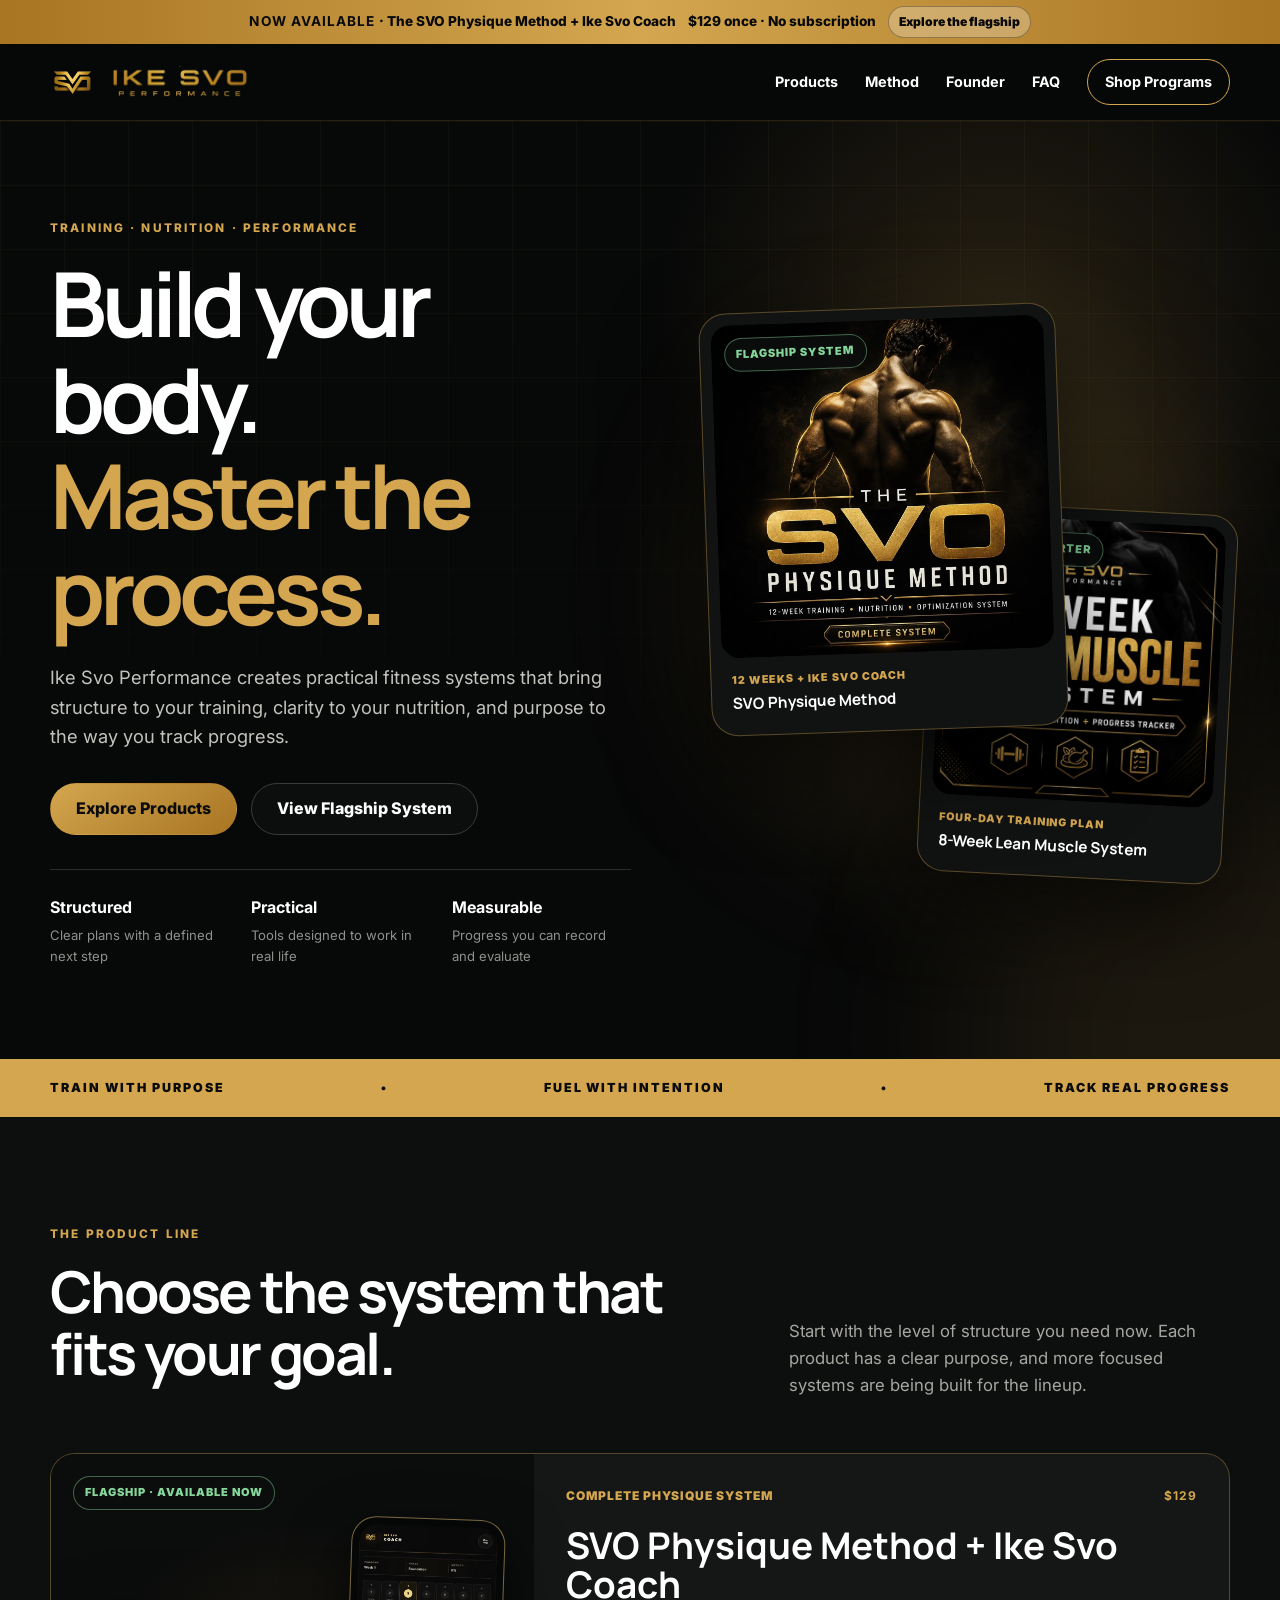
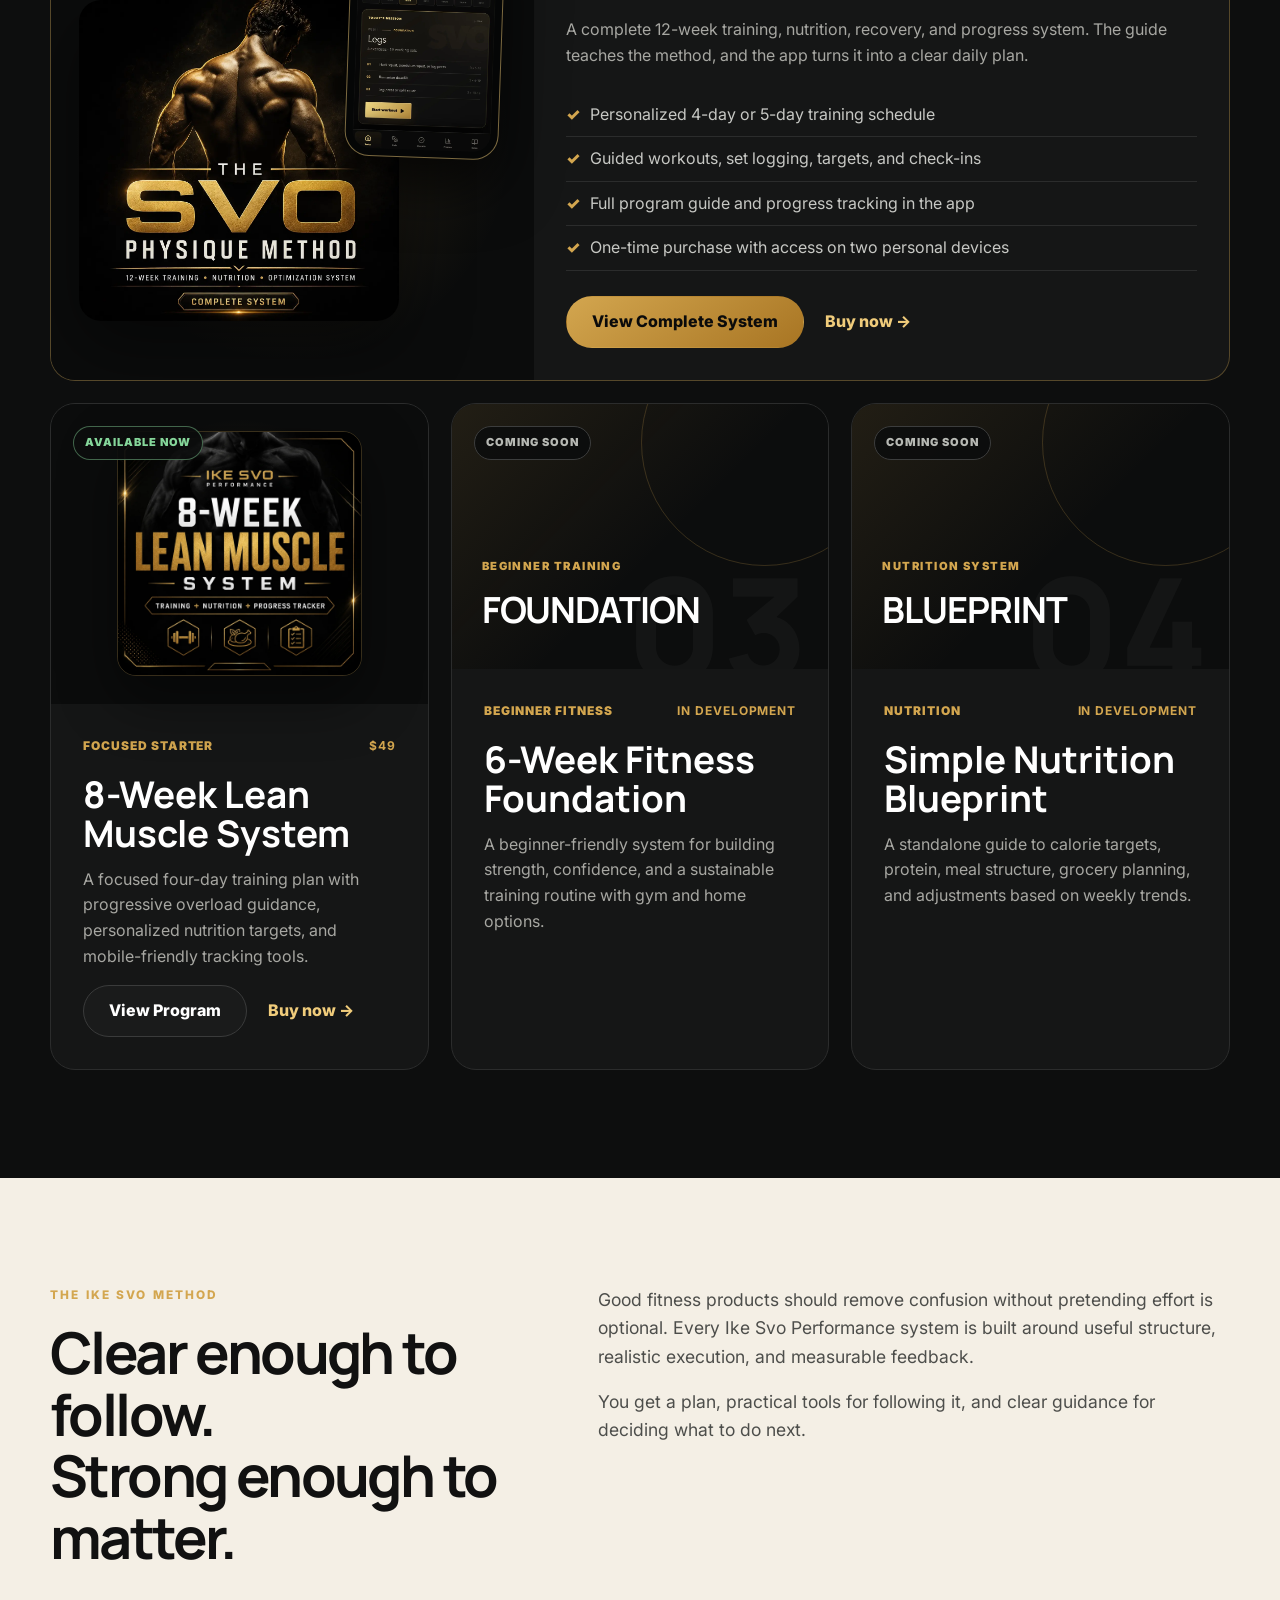
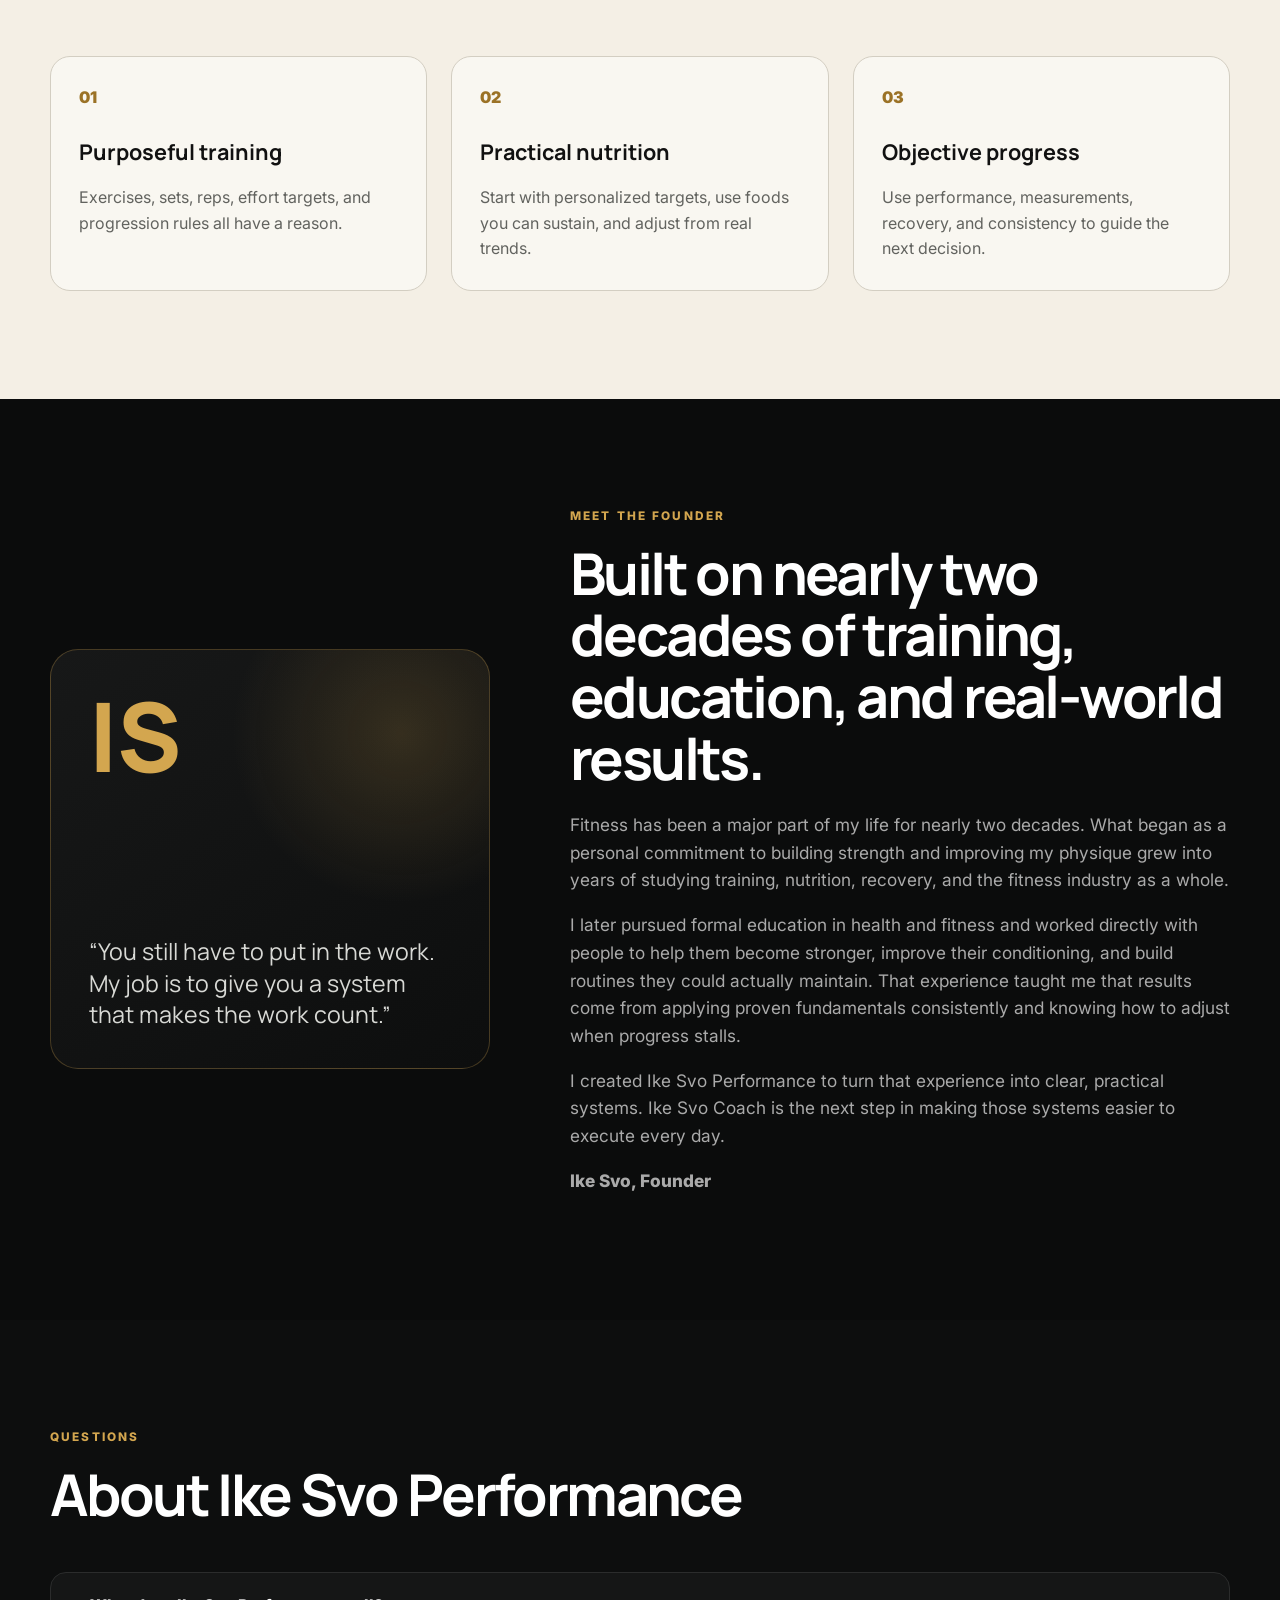
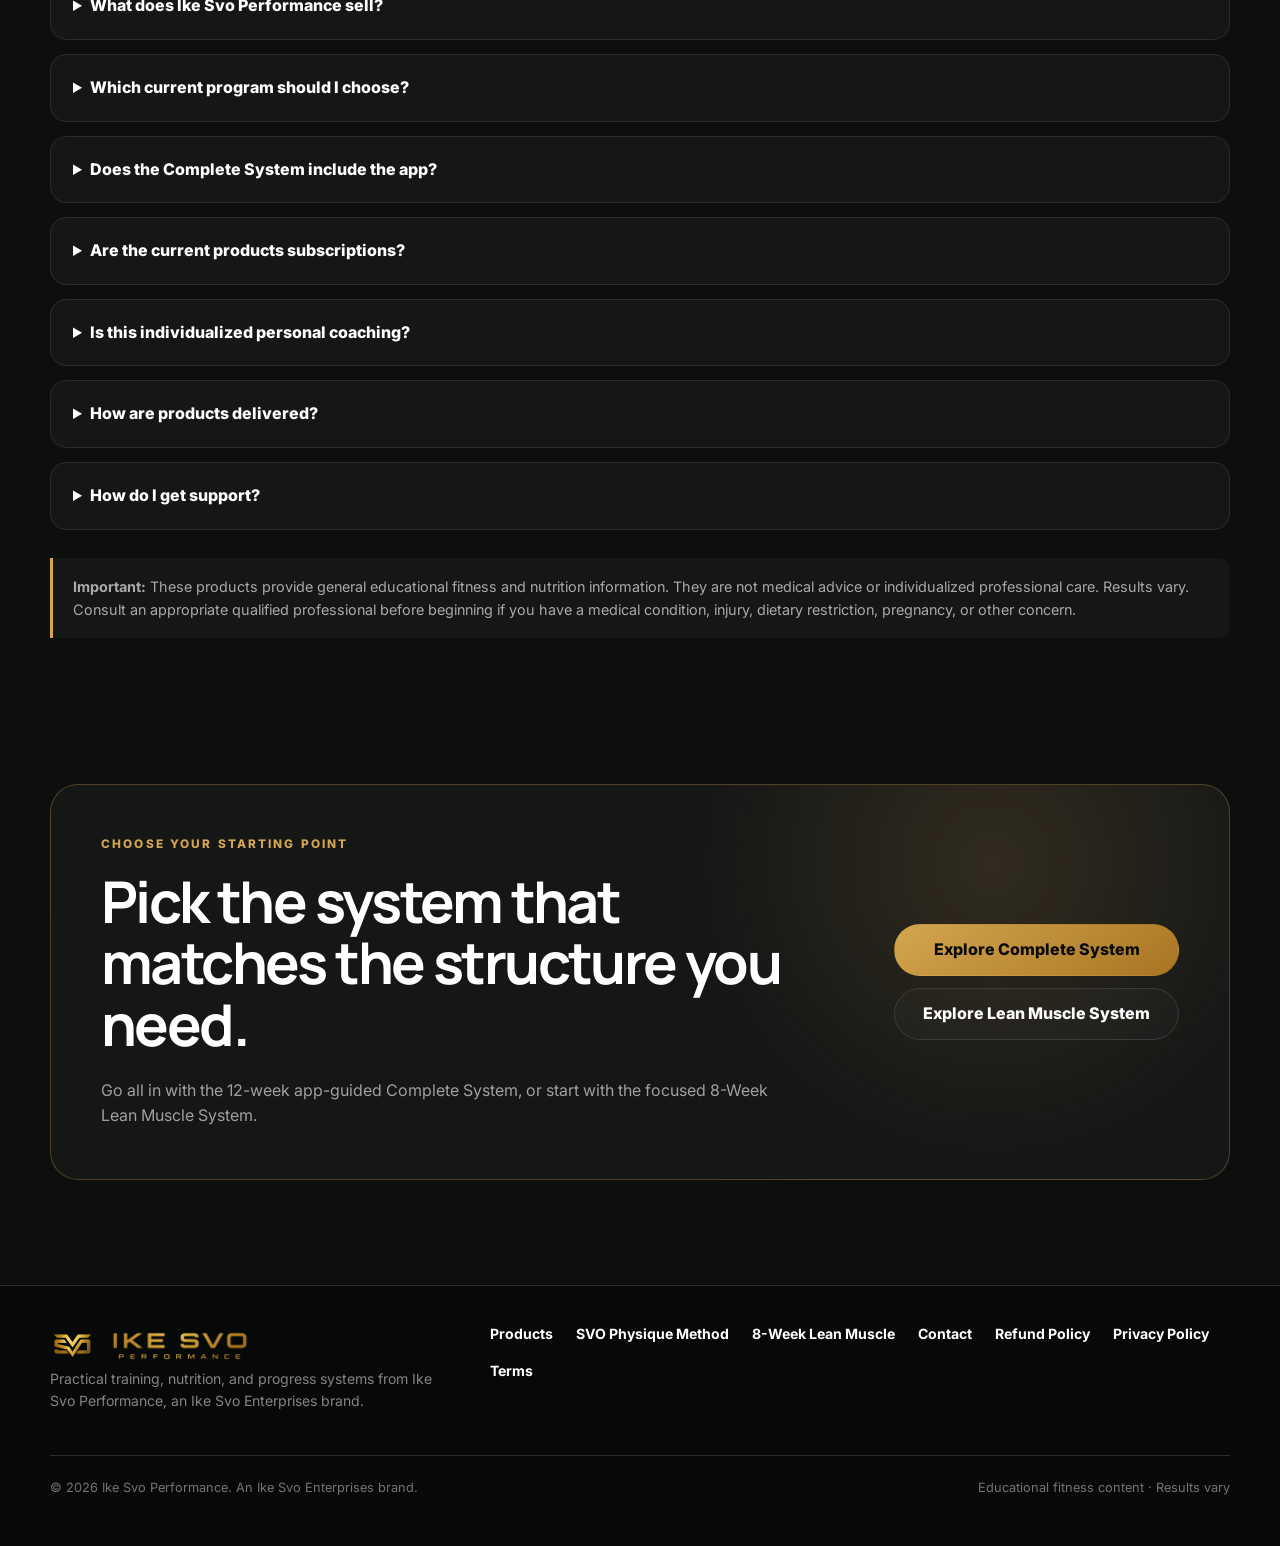
==== commit c7d626c5: "Fix homepage product lineup and image scaling" ====
--- a/index.html
+++ b/index.html
@@ -3,11 +3,11 @@
 <head>
   <meta charset="UTF-8">
   <meta name="viewport" content="width=device-width, initial-scale=1.0">
-  <meta name="description" content="The 12-week SVO Physique Method and Ike Svo Coach app combine structured training, personalized nutrition targets, guided workouts, check-ins, and progress tracking in one complete system.">
+  <meta name="description" content="Ike Svo Performance creates practical training, nutrition, and progress systems, including the SVO Physique Method with Ike Svo Coach and the 8-Week Lean Muscle System.">
   <link rel="canonical" href="https://ike-svo-performance.netlify.app/">
   <meta property="og:type" content="website">
-  <meta property="og:title" content="Ike Svo Performance | The SVO Physique Method + Ike Svo Coach">
-  <meta property="og:description" content="A complete 12-week physique system with the guide, guided workouts, personalized targets, check-ins, and progress tracking—all inside Ike Svo Coach.">
+  <meta property="og:title" content="Ike Svo Performance | Training, Nutrition &amp; Progress Systems">
+  <meta property="og:description" content="Practical fitness systems built to help you train with purpose, organize nutrition, and track measurable progress.">
   <meta property="og:url" content="https://ike-svo-performance.netlify.app/">
   <meta property="og:image" content="https://ike-svo-performance.netlify.app/svo-physique-method-cover.jpg">
   <meta property="og:image:width" content="1254">
@@ -15,14 +15,14 @@
   <meta property="og:image:alt" content="The SVO Physique Method complete 12-week system cover">
   <meta name="twitter:card" content="summary_large_image">
   <meta name="theme-color" content="#070808">
-  <title>Ike Svo Performance | SVO Physique Method + Coach App</title>
+  <title>Ike Svo Performance | Training, Nutrition &amp; Progress Systems</title>
   <link rel="preconnect" href="https://fonts.googleapis.com">
   <link rel="preconnect" href="https://fonts.gstatic.com" crossorigin>
   <link href="https://fonts.googleapis.com/css2?family=Inter:wght@400;500;600;700;800&family=Manrope:wght@600;700;800&display=swap" rel="stylesheet">
   <link rel="icon" href="favicon.ico" sizes="any">
   <link rel="icon" type="image/png" href="svo-favicon-32.png" sizes="32x32">
   <link rel="apple-touch-icon" href="svo-app-icon-192.png">
-  <link rel="stylesheet" href="styles.css">
+  <link rel="stylesheet" href="styles.css?v=20260811b">
 </head>
 <body class="home-page">
   <a class="skip-link" href="#main-content">Skip to content</a>
@@ -31,7 +31,7 @@
     <div class="container launch-inner">
       <span><strong>NOW AVAILABLE</strong> · The SVO Physique Method + Ike Svo Coach</span>
       <span>$129 once · No subscription</span>
-      <a class="copy-code" href="svo-physique.html">See the complete system</a>
+      <a class="copy-code" href="svo-physique.html">Explore the flagship</a>
     </div>
   </div>
 
@@ -39,114 +39,140 @@
     <div class="container nav-wrap">
       <a class="brand" href="#top" aria-label="Ike Svo Performance home">
         <img class="brand-logo-mark" src="svo-logo-mark-web.webp" alt="" width="45" height="45">
-        <img class="brand-logo-wordmark" src="svo-logo-wordmark-web.webp" alt="" width="148" height="37">
+        <img class="brand-logo-wordmark" src="svo-logo-wordmark-web.webp" alt="" width="600" height="148">
       </a>
       <button class="menu-toggle" type="button" aria-label="Open menu" aria-expanded="false" aria-controls="primary-navigation">☰</button>
       <nav class="nav-links" id="primary-navigation" aria-label="Primary navigation">
-        <a href="#coach">Coach App</a>
-        <a href="#included">What's Included</a>
+        <a href="#products">Products</a>
         <a href="#method">Method</a>
         <a href="#founder">Founder</a>
         <a href="#faq">FAQ</a>
-        <a class="nav-cta" href="svo-physique.html">View the System</a>
+        <a class="nav-cta" href="#products">Shop Programs</a>
       </nav>
     </div>
   </header>
 
   <main id="main-content">
-    <section class="brand-hero home-v3-hero" id="top">
+    <section class="brand-hero" id="top">
       <div class="hero-grid-bg"></div>
-      <div class="container brand-hero-grid home-v3-grid">
+      <div class="container brand-hero-grid">
         <div class="brand-hero-copy">
-          <div class="eyebrow">The complete physique operating system</div>
+          <div class="eyebrow">Training · Nutrition · Performance</div>
           <h1>Build your body.<br><span>Master the process.</span></h1>
           <p class="hero-text">
-            The SVO Physique Method gives you the strategy. Ike Svo Coach turns it into daily action—with guided workouts, personalized targets, check-ins, and progress tracking in one premium app.
+            Ike Svo Performance creates practical fitness systems that bring structure to your training, clarity to your nutrition, and purpose to the way you track progress.
           </p>
-          <div class="hero-labels">
-            <span>12 structured weeks</span>
-            <span>4-day or 5-day plan</span>
-            <span>Guide + app</span>
-            <span>Two-device access</span>
-          </div>
           <div class="hero-actions">
-            <a class="button button-gold" href="https://payhip.com/b/asC7j" data-complete-system-link target="_blank" rel="noopener">Get the Complete System · $129</a>
-            <a class="button button-outline" href="svo-physique.html">See How It Works</a>
-          </div>
-          <p class="microcopy">One-time payment · No subscription · Secure checkout through Payhip</p>
-        </div>
-
-        <a class="system-visual" href="svo-physique.html" aria-label="Explore the SVO Physique Method and Ike Svo Coach">
-          <div class="system-cover-card">
-            <span class="visual-badge">12-WEEK METHOD</span>
-            <img src="svo-physique-method-cover.webp" width="1254" height="1254" alt="The SVO Physique Method training, nutrition, and optimization guide cover" fetchpriority="high" decoding="async">
-          </div>
-          <div class="system-phone-card">
-            <span class="visual-badge">IKE SVO COACH</span>
-            <img src="ike-svo-coach-dashboard.webp" width="1032" height="1682" alt="Ike Svo Coach app dashboard showing a guided leg workout, program week, phase, and workout schedule" fetchpriority="high" decoding="async">
-          </div>
-          <div class="system-visual-caption">
-            <span>THE COMPLETE SYSTEM</span>
-            <strong>Guide the plan. Coach the execution.</strong>
-          </div>
-        </a>
-      </div>
-    </section>
-
-    <section class="method-strip home-proof-strip" aria-label="Complete system overview">
-      <div class="container method-strip-grid">
-        <div><strong>12 weeks</strong><span>Three progressive phases</span></div>
-        <div><strong>4 or 5 days</strong><span>Choose your training schedule</span></div>
-        <div><strong>2 devices</strong><span>Personal app access</span></div>
-        <div><strong>$129 once</strong><span>No recurring subscription</span></div>
-      </div>
-    </section>
-
-    <section class="section app-showcase" id="coach">
-      <div class="container app-showcase-grid">
-        <div class="app-copy">
-          <div class="eyebrow">Ike Svo Coach · Physique Edition</div>
-          <h2>Your complete coach—<span>in your pocket.</span></h2>
-          <p class="section-lead">
-            Open the app and know what today requires. Your schedule, workout, targets, check-in, progress, and full program guide stay connected in one place.
-          </p>
-          <ul class="feature-checklist">
-            <li><strong>Follow each workout</strong><span>Exercises, working sets, rep targets, and RIR guidance.</span></li>
-            <li><strong>Log performance as you train</strong><span>Record every set and build a clear progression history.</span></li>
-            <li><strong>Use personalized targets</strong><span>Training schedule, calorie, protein, steps, and cardio starting points.</span></li>
-            <li><strong>Check in and adjust</strong><span>Track execution, recovery, measurements, and visible progress.</span></li>
-          </ul>
-          <a class="text-link arrow-link" href="svo-physique.html#app">Explore every app feature <span aria-hidden="true">→</span></a>
-        </div>
-        <div class="phone-stage">
-          <div class="phone-shell">
-            <div class="phone-speaker" aria-hidden="true"></div>
-            <img src="ike-svo-coach-dashboard.webp" width="1032" height="1682" alt="Ike Svo Coach mobile app showing the Week 1 Foundation leg workout and training schedule" loading="lazy" decoding="async">
-          </div>
-          <div class="phone-note phone-note-top"><strong>Today</strong><span>Your next workout, ready.</span></div>
-          <div class="phone-note phone-note-bottom"><strong>Connected</strong><span>Training · Nutrition · Progress</span></div>
-        </div>
-      </div>
-    </section>
-
-    <section class="section complete-system-section" id="included">
+            <a class="button button-gold" href="#products">Explore Products</a>
+            <a class="button button-outline" href="svo-physique.html">View Flagship System</a>
+          </div>
+          <div class="brand-values">
+            <div><strong>Structured</strong><span>Clear plans with a defined next step</span></div>
+            <div><strong>Practical</strong><span>Tools designed to work in real life</span></div>
+            <div><strong>Measurable</strong><span>Progress you can record and evaluate</span></div>
+          </div>
+        </div>
+
+        <div class="brand-product-stack" role="group" aria-label="Available Ike Svo Performance products">
+          <a class="brand-stack-card brand-stack-primary" href="svo-physique.html">
+            <span class="status-badge available">Flagship system</span>
+            <img src="svo-physique-method-cover.webp" width="1254" height="1254" alt="SVO Physique Method complete system cover" fetchpriority="high" decoding="async">
+            <div><small>12 weeks + Ike Svo Coach</small><strong>SVO Physique Method</strong></div>
+          </a>
+          <a class="brand-stack-card brand-stack-secondary" href="lean-muscle.html">
+            <span class="status-badge available">Focused starter</span>
+            <img src="product-cover.webp" width="1200" height="1200" alt="8-Week Lean Muscle System cover" fetchpriority="high" decoding="async">
+            <div><small>Four-day training plan</small><strong>8-Week Lean Muscle System</strong></div>
+          </a>
+        </div>
+      </div>
+    </section>
+
+    <section class="ticker" aria-label="Brand focus">
+      <div class="container ticker-inner">
+        <span>TRAIN WITH PURPOSE</span><span>•</span><span>FUEL WITH INTENTION</span><span>•</span><span>TRACK REAL PROGRESS</span>
+      </div>
+    </section>
+
+    <section class="section home-products" id="products">
       <div class="container">
-        <div class="section-heading wide-heading">
-          <div class="eyebrow">Everything included</div>
-          <h2>One purchase. One complete system.</h2>
-          <p>The manual builds the strategy. Ike Svo Coach organizes the execution. Together, they remove the guesswork between knowing what to do and actually doing it.</p>
-        </div>
-        <div class="deliverable-grid home-deliverable-grid">
-          <article class="deliverable-card"><span>01 · PROGRAM</span><h3>Complete 12-Week Method</h3><p>Three progressive four-week phases covering training, nutrition, recovery, progression, and real-world execution.</p></article>
-          <article class="deliverable-card"><span>02 · TRAINING</span><h3>4-Day or 5-Day Schedule</h3><p>Choose the schedule that fits your week and follow each session with exercises, sets, reps, substitutions, and effort targets.</p></article>
-          <article class="deliverable-card"><span>03 · NUTRITION</span><h3>Personalized Starting Targets</h3><p>Set calories, protein, activity, steps, and cardio around your current body, schedule, and physique goal.</p></article>
-          <article class="deliverable-card"><span>04 · COACH APP</span><h3>Guided Daily Execution</h3><p>See today's mission, start the workout, log each set, complete check-ins, and keep the full guide available inside the app.</p></article>
-          <article class="deliverable-card"><span>05 · PROGRESS</span><h3>Check-Ins &amp; Analytics</h3><p>Track consistency, training performance, body measurements, photos, and phase progress from one command center.</p></article>
-          <article class="deliverable-card"><span>06 · ACCESS</span><h3>Two Personal Devices</h3><p>Activate your unique software license on up to two personal devices. Pay once and use the system throughout your program.</p></article>
-        </div>
-        <div class="included-cta-row">
-          <div><strong>$129 one-time payment</strong><span>Guide + app access · No subscription</span></div>
-          <a class="button button-gold" href="https://payhip.com/b/asC7j" data-complete-system-link target="_blank" rel="noopener">Get the Complete System</a>
+        <div class="section-heading home-heading">
+          <div>
+            <div class="eyebrow">The product line</div>
+            <h2>Choose the system that fits your goal.</h2>
+          </div>
+          <p>Start with the level of structure you need now. Each product has a clear purpose, and more focused systems are being built for the lineup.</p>
+        </div>
+
+        <div class="store-grid product-line-grid">
+          <article class="store-card store-card-featured">
+            <div class="store-image-wrap flagship-image-wrap">
+              <span class="status-badge available">Flagship · Available now</span>
+              <div class="flagship-pair">
+                <img class="flagship-guide-image" src="svo-physique-method-cover.webp" width="1254" height="1254" alt="SVO Physique Method 12-week guide cover" loading="lazy" decoding="async">
+                <div class="flagship-app-frame">
+                  <img src="ike-svo-coach-dashboard.webp" width="1032" height="1682" alt="Ike Svo Coach dashboard with today's workout and program schedule" loading="lazy" decoding="async">
+                </div>
+              </div>
+            </div>
+            <div class="store-card-body">
+              <div class="store-meta"><span>Complete physique system</span><strong>$129</strong></div>
+              <h3>SVO Physique Method + Ike Svo Coach</h3>
+              <p>A complete 12-week training, nutrition, recovery, and progress system. The guide teaches the method, and the app turns it into a clear daily plan.</p>
+              <ul class="store-list">
+                <li>Personalized 4-day or 5-day training schedule</li>
+                <li>Guided workouts, set logging, targets, and check-ins</li>
+                <li>Full program guide and progress tracking in the app</li>
+                <li>One-time purchase with access on two personal devices</li>
+              </ul>
+              <div class="store-actions">
+                <a class="button button-gold" href="svo-physique.html">View Complete System</a>
+                <a class="text-link" href="https://payhip.com/b/asC7j" data-complete-system-link target="_blank" rel="noopener">Buy now →</a>
+              </div>
+            </div>
+          </article>
+
+          <article class="store-card compact-product-card">
+            <div class="compact-product-visual">
+              <span class="status-badge available">Available now</span>
+              <img src="product-cover.webp" width="1200" height="1200" alt="8-Week Lean Muscle System cover" loading="lazy" decoding="async">
+            </div>
+            <div class="store-card-body">
+              <div class="store-meta"><span>Focused starter</span><strong>$49</strong></div>
+              <h3>8-Week Lean Muscle System</h3>
+              <p>A focused four-day training plan with progressive overload guidance, personalized nutrition targets, and mobile-friendly tracking tools.</p>
+              <div class="store-actions">
+                <a class="button button-outline" href="lean-muscle.html">View Program</a>
+                <a class="text-link" href="https://payhip.com/b/Aejir" target="_blank" rel="noopener">Buy now →</a>
+              </div>
+            </div>
+          </article>
+
+          <article class="store-card">
+            <div class="coming-visual">
+              <span class="status-badge">Coming soon</span>
+              <span class="product-number">03</span>
+              <div><small>Beginner training</small><strong>FOUNDATION</strong></div>
+            </div>
+            <div class="store-card-body">
+              <div class="store-meta"><span>Beginner fitness</span><strong>In development</strong></div>
+              <h3>6-Week Fitness Foundation</h3>
+              <p>A beginner-friendly system for building strength, confidence, and a sustainable training routine with gym and home options.</p>
+            </div>
+          </article>
+
+          <article class="store-card">
+            <div class="coming-visual">
+              <span class="status-badge">Coming soon</span>
+              <span class="product-number">04</span>
+              <div><small>Nutrition system</small><strong>BLUEPRINT</strong></div>
+            </div>
+            <div class="store-card-body">
+              <div class="store-meta"><span>Nutrition</span><strong>In development</strong></div>
+              <h3>Simple Nutrition Blueprint</h3>
+              <p>A standalone guide to calorie targets, protein, meal structure, grocery planning, and adjustments based on weekly trends.</p>
+            </div>
+          </article>
         </div>
       </div>
     </section>
@@ -159,8 +185,8 @@
             <h2>Clear enough to follow.<br>Strong enough to matter.</h2>
           </div>
           <div class="approach-copy">
-            <p>Good fitness systems should remove confusion without pretending effort is optional. The SVO Physique Method is built around useful structure, realistic execution, and measurable feedback.</p>
-            <p>You get a plan, a coach app that keeps it organized, and clear standards for deciding what to do next.</p>
+            <p>Good fitness products should remove confusion without pretending effort is optional. Every Ike Svo Performance system is built around useful structure, realistic execution, and measurable feedback.</p>
+            <p>You get a plan, practical tools for following it, and clear guidance for deciding what to do next.</p>
           </div>
         </div>
         <div class="pillars-grid">
@@ -182,7 +208,7 @@
           <h2>Built on nearly two decades of training, education, and real-world results.</h2>
           <p>Fitness has been a major part of my life for nearly two decades. What began as a personal commitment to building strength and improving my physique grew into years of studying training, nutrition, recovery, and the fitness industry as a whole.</p>
           <p>I later pursued formal education in health and fitness and worked directly with people to help them become stronger, improve their conditioning, and build routines they could actually maintain. That experience taught me that results come from applying proven fundamentals consistently and knowing how to adjust when progress stalls.</p>
-          <p>I created Ike Svo Performance to turn that experience into clear, practical systems—and Ike Svo Coach to make those systems easier to execute every day.</p>
+          <p>I created Ike Svo Performance to turn that experience into clear, practical systems. Ike Svo Coach is the next step in making those systems easier to execute every day.</p>
           <p class="founder-signoff">Ike Svo, Founder</p>
         </div>
       </div>
@@ -192,31 +218,31 @@
       <div class="container">
         <div class="section-heading">
           <div class="eyebrow">Questions</div>
-          <h2>Before you start</h2>
+          <h2>About Ike Svo Performance</h2>
         </div>
         <div class="faq-list">
-          <details><summary>What exactly do I receive?</summary><p>Your purchase includes the complete 12-Week SVO Physique Method, the customer start guide, and one unique Ike Svo Coach software license for use on up to two personal devices.</p></details>
-          <details><summary>Is the $129 a subscription?</summary><p>No. It is a one-time purchase. There is no recurring monthly charge.</p></details>
-          <details><summary>How do I access Ike Svo Coach?</summary><p>After checkout, Payhip provides your digital files, activation instructions, and unique license key. Follow the start guide to open and activate the app.</p></details>
-          <details><summary>Is this individualized personal coaching?</summary><p>No. It is a self-guided educational fitness system. The app personalizes your schedule and starting targets from your inputs, but it does not provide medical, dietetic, rehabilitation, or one-on-one coaching services.</p></details>
-          <details><summary>Do I need a full gym?</summary><p>The primary program is gym-based and works best with common machines, cables, barbells, dumbbells, and cardio equipment. Exercise substitutions are included.</p></details>
+          <details><summary>What does Ike Svo Performance sell?</summary><p>Self-guided digital fitness systems focused on resistance training, nutrition organization, and measurable progress. The current lineup includes the 12-Week SVO Physique Method with Ike Svo Coach and the focused 8-Week Lean Muscle System.</p></details>
+          <details><summary>Which current program should I choose?</summary><p>Choose the Complete System if you want the most structure, app-guided workouts, personalized targets, check-ins, and a full 12-week progression. Choose the Lean Muscle System if you want a simpler four-day program and mobile-friendly tracking tools at a lower price.</p></details>
+          <details><summary>Does the Complete System include the app?</summary><p>Yes. The $129 Complete System includes the full SVO Physique Method, activation instructions, and one Ike Svo Coach license for use on up to two personal devices.</p></details>
+          <details><summary>Are the current products subscriptions?</summary><p>No. Both current products are one-time purchases. There is no recurring monthly charge.</p></details>
+          <details><summary>Is this individualized personal coaching?</summary><p>No. These are self-guided educational fitness products. Ike Svo Coach personalizes your schedule and starting targets from your inputs, but it does not provide medical, dietetic, rehabilitation, or one-on-one coaching services.</p></details>
+          <details><summary>How are products delivered?</summary><p>Purchases are securely processed through Payhip. Your files and access instructions appear after checkout and are also sent to the email used for the order.</p></details>
           <details><summary>How do I get support?</summary><p>Email <a href="mailto:hello@ikesvoenterprises.com">hello@ikesvoenterprises.com</a> and include the email used at checkout plus a short description of the issue.</p></details>
         </div>
-        <div class="disclaimer"><strong>Important:</strong> This system provides general educational fitness and nutrition information. It is not medical advice or individualized professional care. Results vary. Consult an appropriate qualified professional before beginning if you have a medical condition, injury, dietary restriction, pregnancy, or other concern.</div>
+        <div class="disclaimer"><strong>Important:</strong> These products provide general educational fitness and nutrition information. They are not medical advice or individualized professional care. Results vary. Consult an appropriate qualified professional before beginning if you have a medical condition, injury, dietary restriction, pregnancy, or other concern.</div>
       </div>
     </section>
 
     <section class="cta-section">
-      <div class="container cta-card final-cta-card">
+      <div class="container cta-card final-cta-card home-choice-cta">
         <div>
-          <div class="eyebrow">The complete flagship system</div>
-          <h2>Stop guessing. Run the Method.</h2>
-          <p>12 weeks of training, nutrition, and progress strategy—executed inside Ike Svo Coach.</p>
-          <span class="cta-price">$129 once · No subscription</span>
-        </div>
-        <div class="cta-actions">
-          <a class="button button-gold" href="https://payhip.com/b/asC7j" data-complete-system-link target="_blank" rel="noopener">Get the Complete System</a>
-          <a class="text-link" href="svo-physique.html">View full program details →</a>
+          <div class="eyebrow">Choose your starting point</div>
+          <h2>Pick the system that matches the structure you need.</h2>
+          <p>Go all in with the 12-week app-guided Complete System, or start with the focused 8-Week Lean Muscle System.</p>
+        </div>
+        <div class="cta-actions home-choice-actions">
+          <a class="button button-gold" href="svo-physique.html">Explore Complete System</a>
+          <a class="button button-outline" href="lean-muscle.html">Explore Lean Muscle System</a>
         </div>
       </div>
     </section>
@@ -228,13 +254,14 @@
         <div>
           <a class="brand" href="#top" aria-label="Ike Svo Performance home">
             <img class="brand-logo-mark" src="svo-logo-mark-web.webp" alt="" width="45" height="45" loading="lazy">
-            <img class="brand-logo-wordmark" src="svo-logo-wordmark-web.webp" alt="" width="148" height="37" loading="lazy">
+            <img class="brand-logo-wordmark" src="svo-logo-wordmark-web.webp" alt="" width="600" height="148" loading="lazy">
           </a>
           <p class="footer-copy">Practical training, nutrition, and progress systems from Ike Svo Performance, an Ike Svo Enterprises brand.</p>
         </div>
         <nav class="footer-links" aria-label="Footer navigation">
-          <a href="svo-physique.html">Complete System</a>
-          <a href="lean-muscle.html">8-Week Starter</a>
+          <a href="#products">Products</a>
+          <a href="svo-physique.html">SVO Physique Method</a>
+          <a href="lean-muscle.html">8-Week Lean Muscle</a>
           <a href="contact.html">Contact</a>
           <a href="refund.html">Refund Policy</a>
           <a href="privacy.html">Privacy Policy</a>
@@ -248,10 +275,6 @@
     </div>
   </footer>
 
-  <aside class="mobile-buy-bar" aria-label="Purchase the complete system">
-    <span><strong>$129</strong><small>One time</small></span>
-    <a class="button button-gold" href="https://payhip.com/b/asC7j" data-complete-system-link target="_blank" rel="noopener">Get the System</a>
-  </aside>
   <script src="script.js"></script>
 </body>
 </html>
--- a/styles.css
+++ b/styles.css
@@ -24,7 +24,7 @@
 }
 body.menu-open { overflow: hidden; }
 a { color: inherit; text-decoration: none; }
-img { display: block; max-width: 100%; }
+img { display: block; max-width: 100%; height: auto; }
 button { font: inherit; }
 .container { width: min(calc(100% - 40px), var(--max)); margin: 0 auto; }
 .eyebrow {
@@ -475,6 +475,70 @@
 .brand-values strong { margin-bottom: 5px; }
 .brand-values span { color: #8f918d; font-size: .82rem; }
 
+.brand-product-stack {
+  position: relative;
+  width: min(100%, 560px);
+  min-height: 570px;
+  margin-left: auto;
+}
+.brand-product-stack::before {
+  content: "";
+  position: absolute;
+  inset: 10% 4% 8%;
+  border-radius: 50%;
+  background: rgba(211,166,79,.17);
+  filter: blur(80px);
+}
+.brand-stack-card {
+  position: absolute;
+  overflow: hidden;
+  padding: 11px;
+  border: 1px solid rgba(211,166,79,.38);
+  border-radius: 27px;
+  background: #111212;
+  box-shadow: 0 34px 90px rgba(0,0,0,.62);
+  transition: transform .22s ease, border-color .22s ease;
+}
+.brand-stack-card:hover { border-color: var(--gold); }
+.brand-stack-card img {
+  width: 100%;
+  height: auto;
+  border-radius: 19px;
+}
+.brand-stack-card > div {
+  padding: 14px 9px 7px;
+}
+.brand-stack-card small,
+.brand-stack-card strong { display: block; }
+.brand-stack-card small {
+  color: var(--gold);
+  font-size: .67rem;
+  font-weight: 900;
+  letter-spacing: .09em;
+  text-transform: uppercase;
+}
+.brand-stack-card strong {
+  margin-top: 3px;
+  font-family: "Manrope", sans-serif;
+  font-size: .96rem;
+}
+.brand-stack-card .status-badge { top: 24px; left: 24px; }
+.brand-stack-primary {
+  z-index: 2;
+  top: 0;
+  left: 0;
+  width: 68%;
+  transform: rotate(-2deg);
+}
+.brand-stack-primary:hover { transform: rotate(-2deg) translateY(-5px); }
+.brand-stack-secondary {
+  right: 0;
+  bottom: 0;
+  width: 58%;
+  transform: rotate(3deg);
+}
+.brand-stack-secondary:hover { transform: rotate(3deg) translateY(-5px); }
+
 .featured-visual {
   position: relative;
   width: min(100%, 510px);
@@ -549,6 +613,7 @@
   grid-template-columns: repeat(2, 1fr);
   gap: 22px;
 }
+.product-line-grid { grid-template-columns: repeat(3, 1fr); }
 .store-card {
   overflow: hidden;
   border: 1px solid var(--line);
@@ -573,9 +638,58 @@
 }
 .store-image-wrap img {
   width: min(100%, 420px);
+  height: auto;
   border-radius: 22px;
   box-shadow: 0 25px 70px rgba(0,0,0,.48);
 }
+.flagship-pair {
+  position: relative;
+  width: min(100%, 470px);
+  aspect-ratio: 1.05 / 1;
+}
+.store-image-wrap .flagship-guide-image {
+  position: absolute;
+  left: 0;
+  bottom: 0;
+  width: 75%;
+  height: auto;
+}
+.flagship-app-frame {
+  position: absolute;
+  z-index: 2;
+  top: 1%;
+  right: 1%;
+  width: 36%;
+  padding: 7px;
+  overflow: hidden;
+  border: 1px solid rgba(240,204,123,.5);
+  border-radius: 25px;
+  background: #050606;
+  box-shadow: 0 24px 60px rgba(0,0,0,.7);
+  transform: rotate(2deg);
+}
+.store-image-wrap .flagship-app-frame img {
+  width: 100%;
+  height: auto;
+  border-radius: 18px;
+  box-shadow: none;
+}
+.compact-product-visual {
+  position: relative;
+  min-height: 300px;
+  padding: 25px;
+  display: grid;
+  place-items: center;
+  background: radial-gradient(circle at 50% 45%, rgba(211,166,79,.17), transparent 48%), #0b0c0c;
+}
+.compact-product-visual img {
+  width: min(100%, 245px);
+  height: auto;
+  border: 1px solid rgba(211,166,79,.22);
+  border-radius: 19px;
+  box-shadow: 0 22px 58px rgba(0,0,0,.46);
+}
+.compact-product-card .store-card-body { justify-content: flex-start; }
 .status-badge {
   position: absolute;
   top: 22px;
@@ -639,6 +753,10 @@
   flex-wrap: wrap;
   gap: 21px;
 }
+.home-choice-cta { align-items: center; }
+.home-choice-cta > div:first-child { max-width: 700px; }
+.home-choice-actions { min-width: 285px; }
+.home-choice-actions .button { width: 100%; }
 .text-link {
   color: var(--gold-light);
   font-weight: 800;
@@ -727,6 +845,8 @@
   .home-heading {
     grid-template-columns: 1fr;
   }
+  .brand-product-stack { margin: 15px auto 0; }
+  .product-line-grid { grid-template-columns: repeat(2, 1fr); }
   .featured-visual { margin: 0 auto; }
   .store-image-wrap { min-height: 410px; }
 }
@@ -737,8 +857,12 @@
   .pillars-grid {
     grid-template-columns: 1fr;
   }
+  .brand-product-stack { min-height: 470px; }
+  .brand-stack-primary { width: 70%; }
+  .brand-stack-secondary { width: 59%; }
   .store-card-featured { grid-column: auto; }
   .store-image-wrap { min-height: 330px; padding: 22px; }
+  .flagship-pair { width: min(100%, 355px); }
   .store-card-body { padding: 25px 22px; }
   .coming-visual { min-height: 220px; }
   .featured-visual-footer { align-items: flex-end; }
@@ -907,6 +1031,7 @@
 .system-cover-card img,
 .method-cover-card img {
   width: 100%;
+  height: auto;
   border-radius: 21px;
 }
 .system-phone-card,
@@ -927,10 +1052,9 @@
 .system-phone-card img,
 .method-phone-preview img {
   width: 100%;
-  aspect-ratio: 1032 / 1682;
+  height: auto;
   border-radius: 23px;
-  object-fit: cover;
-  object-position: top;
+  object-fit: contain;
 }
 .visual-badge {
   position: absolute;
@@ -1057,6 +1181,7 @@
 }
 .phone-shell img {
   width: 100%;
+  height: auto;
   border-radius: 36px;
 }
 .phone-speaker {
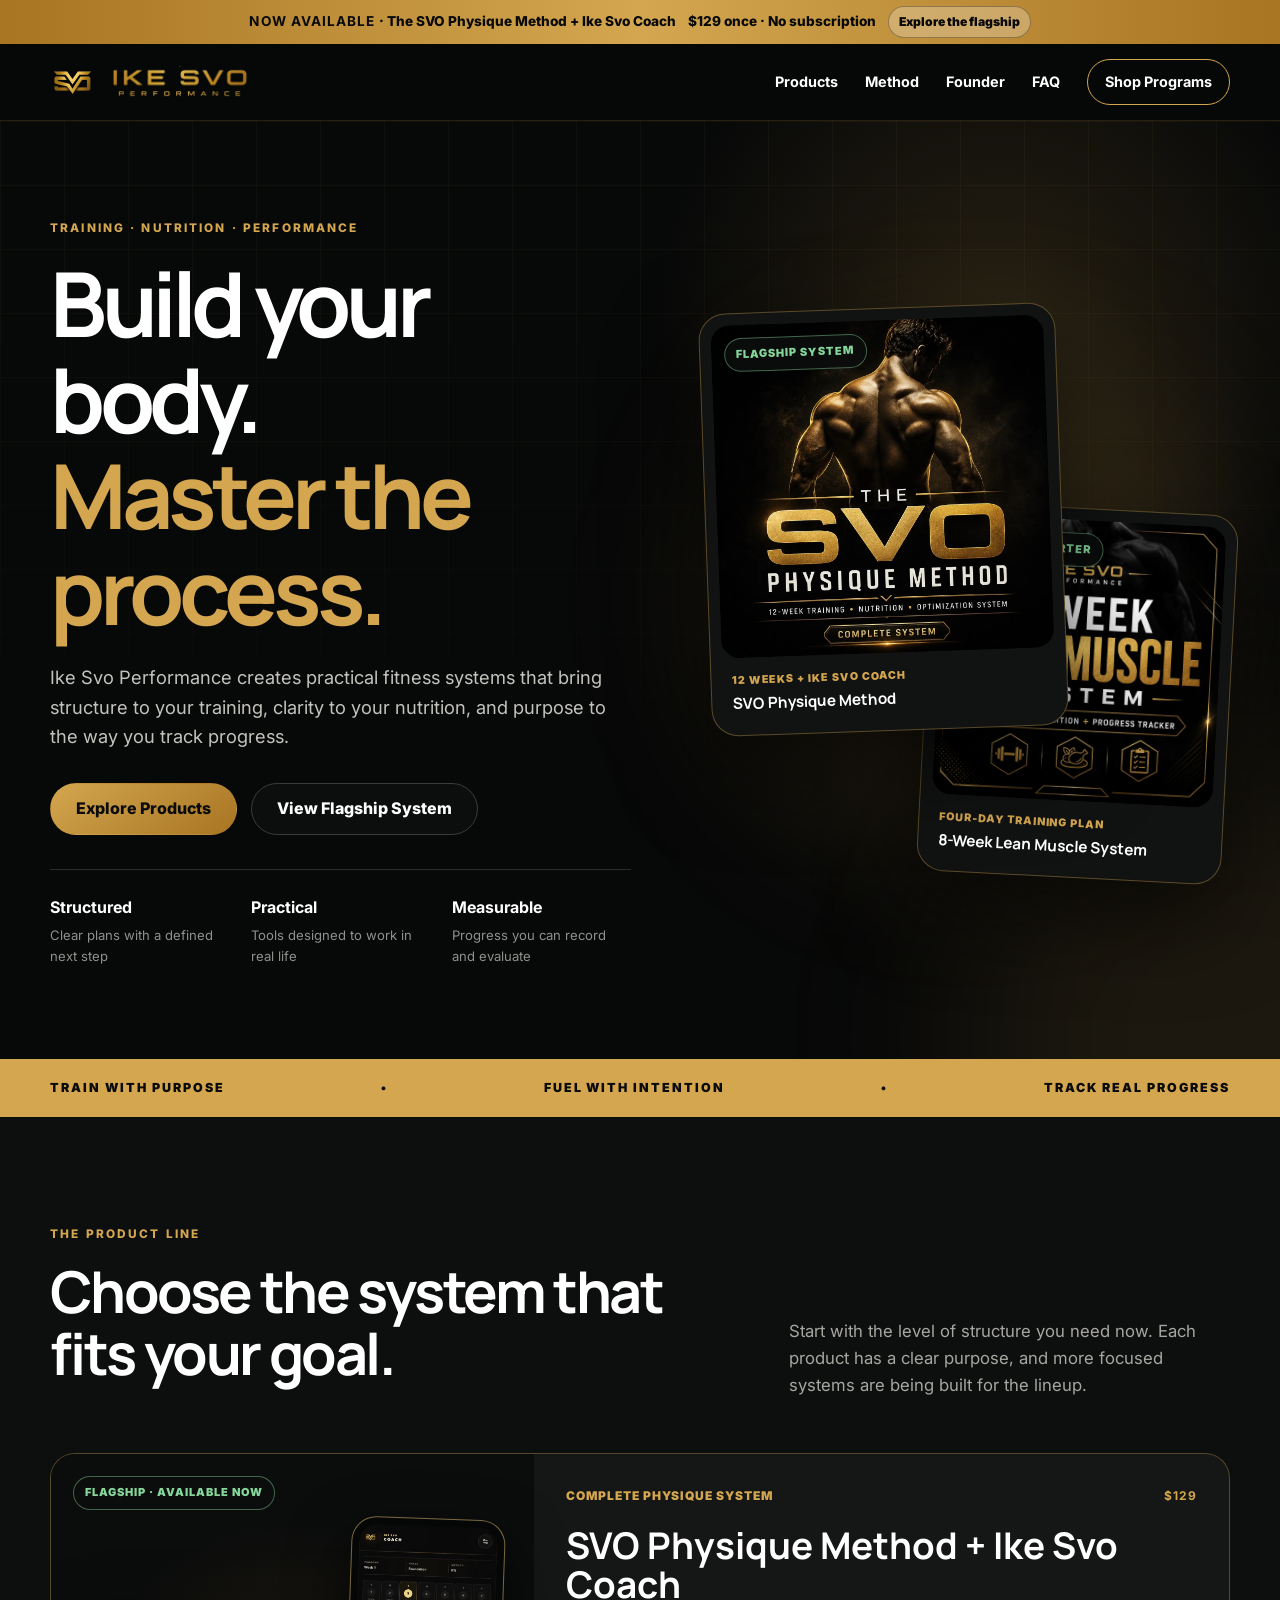
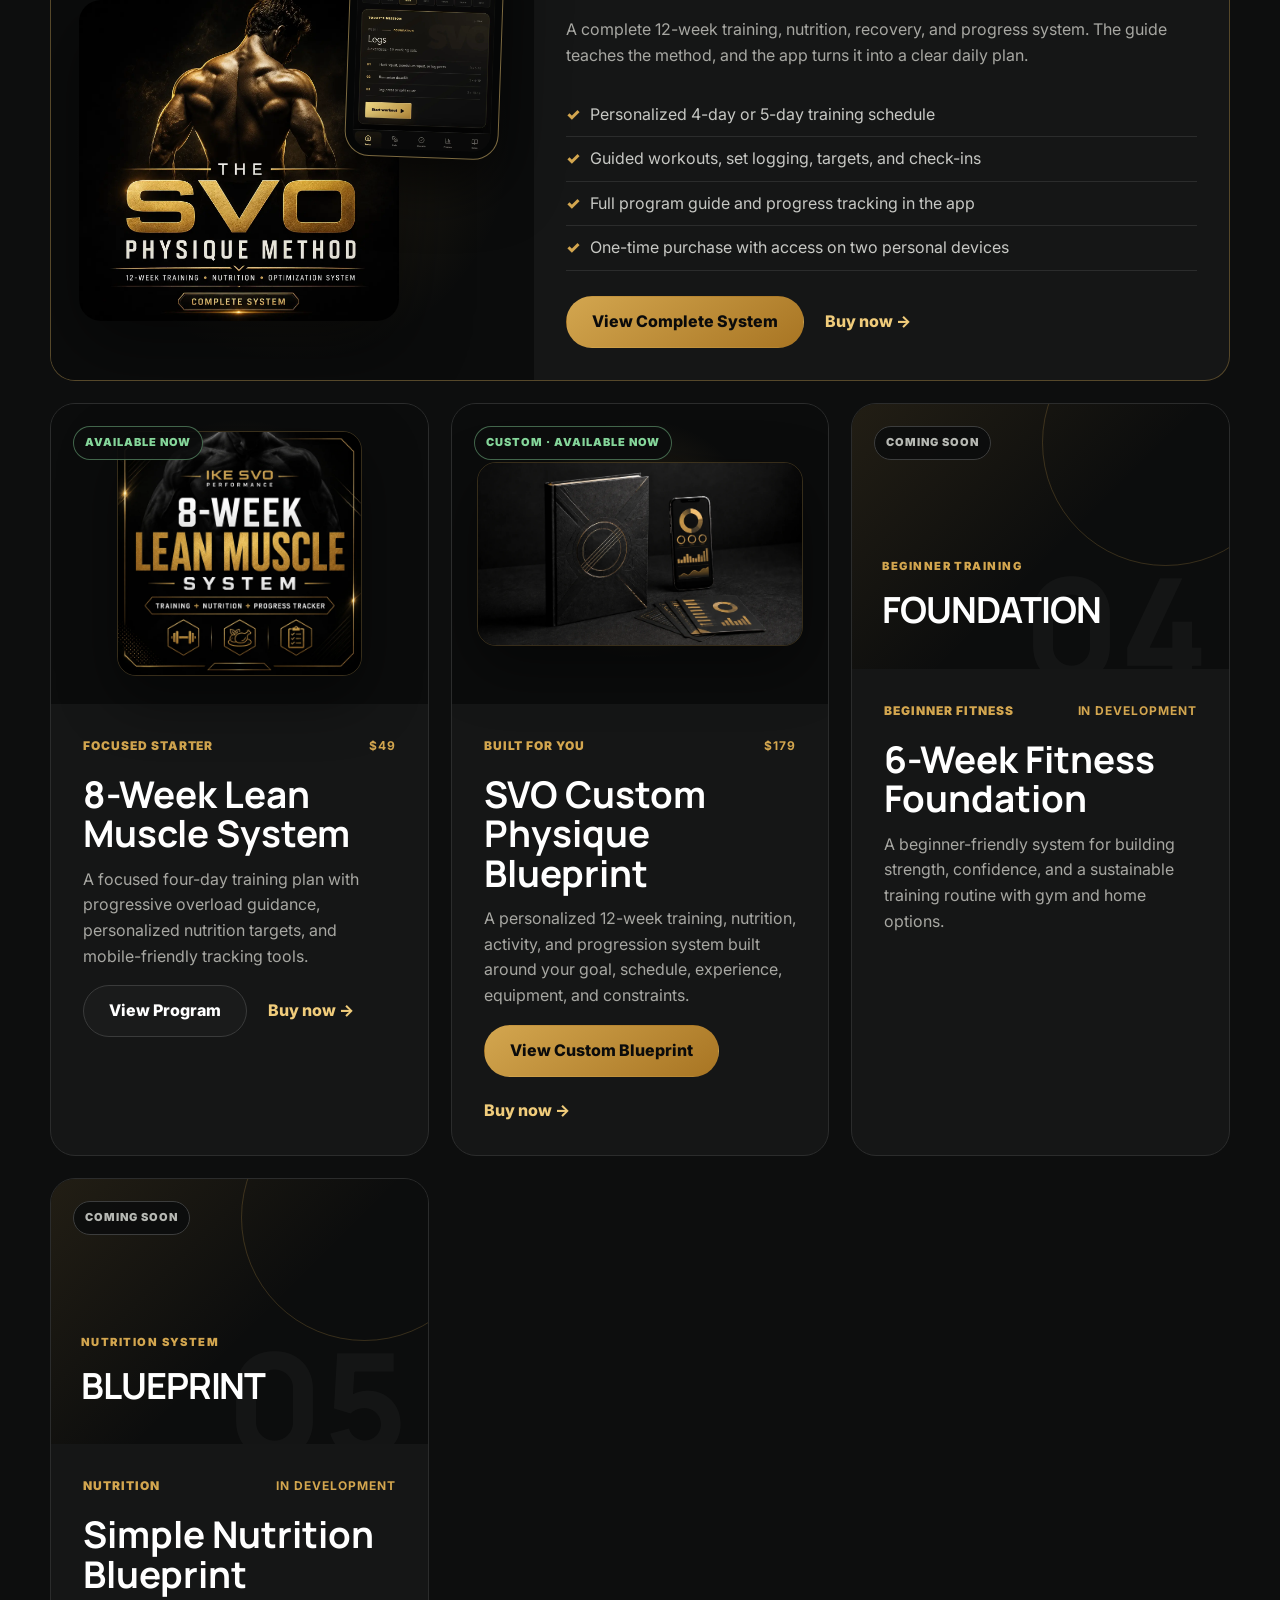
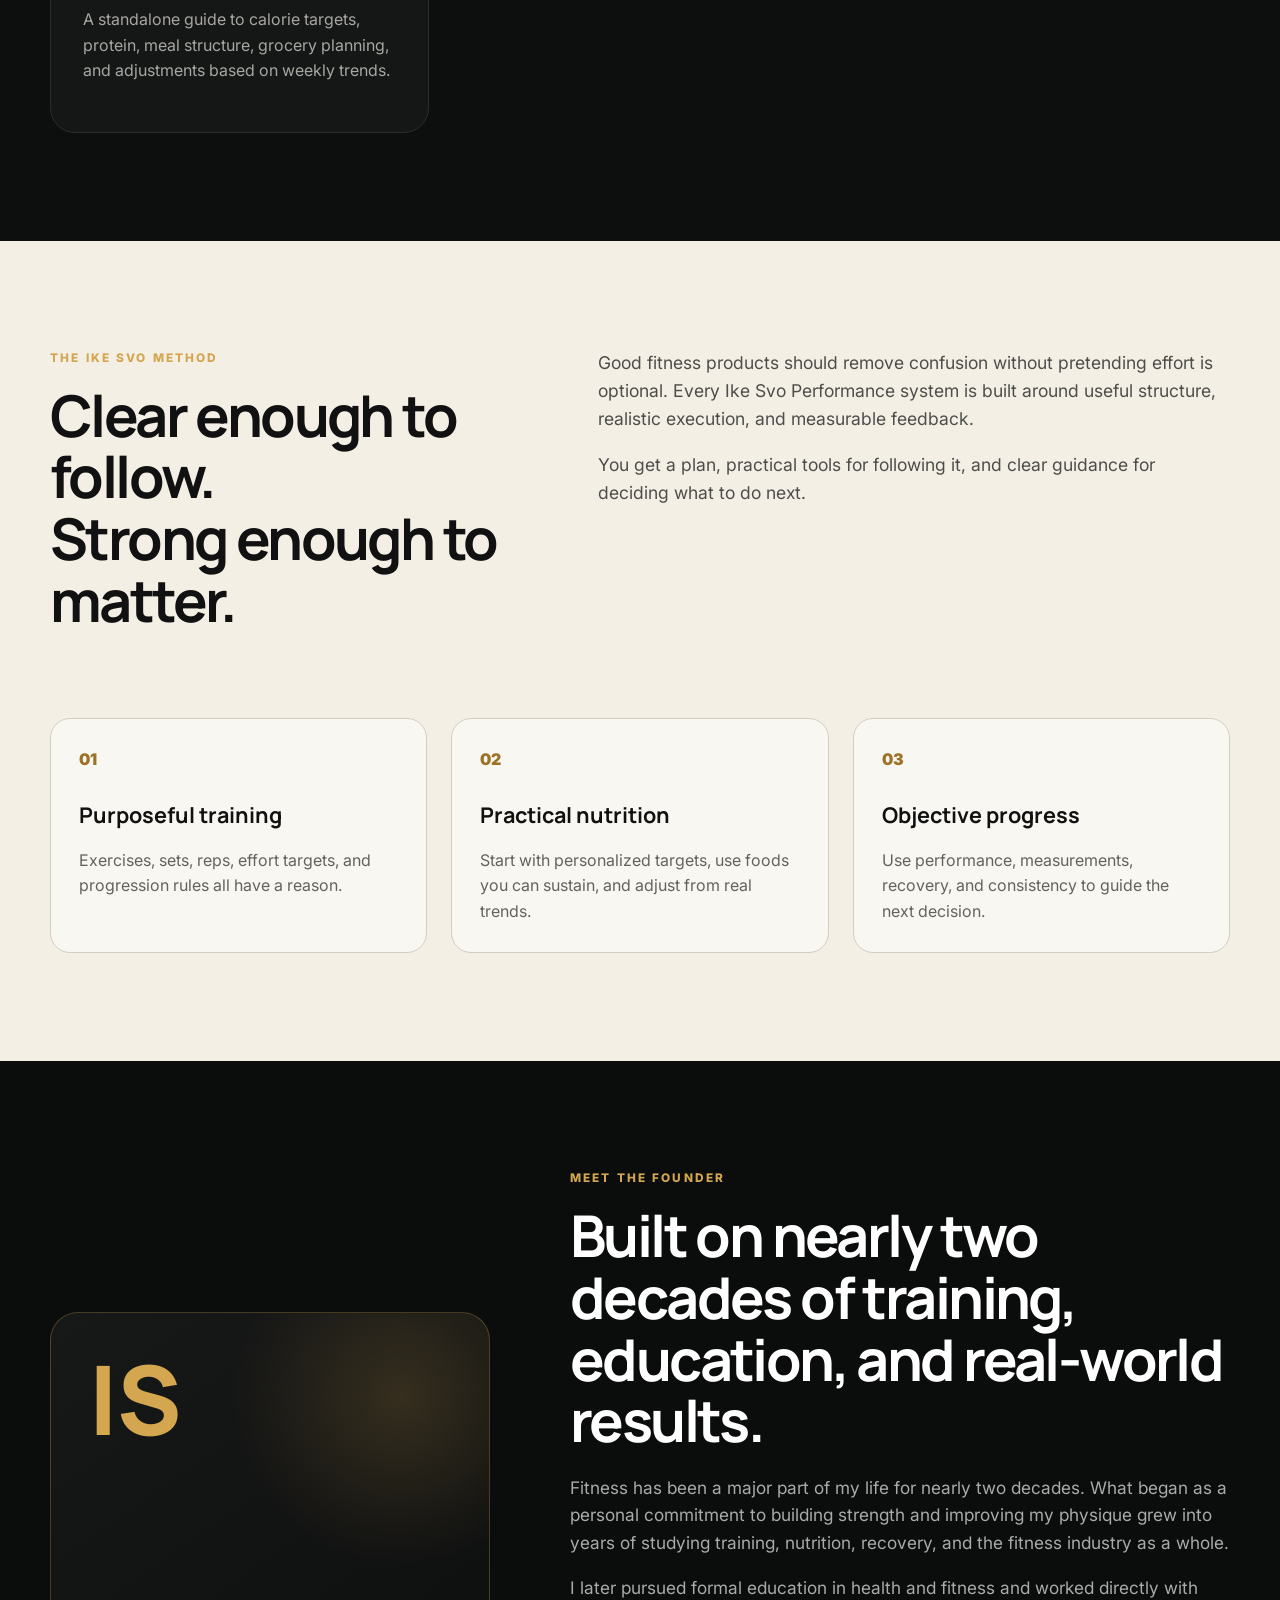
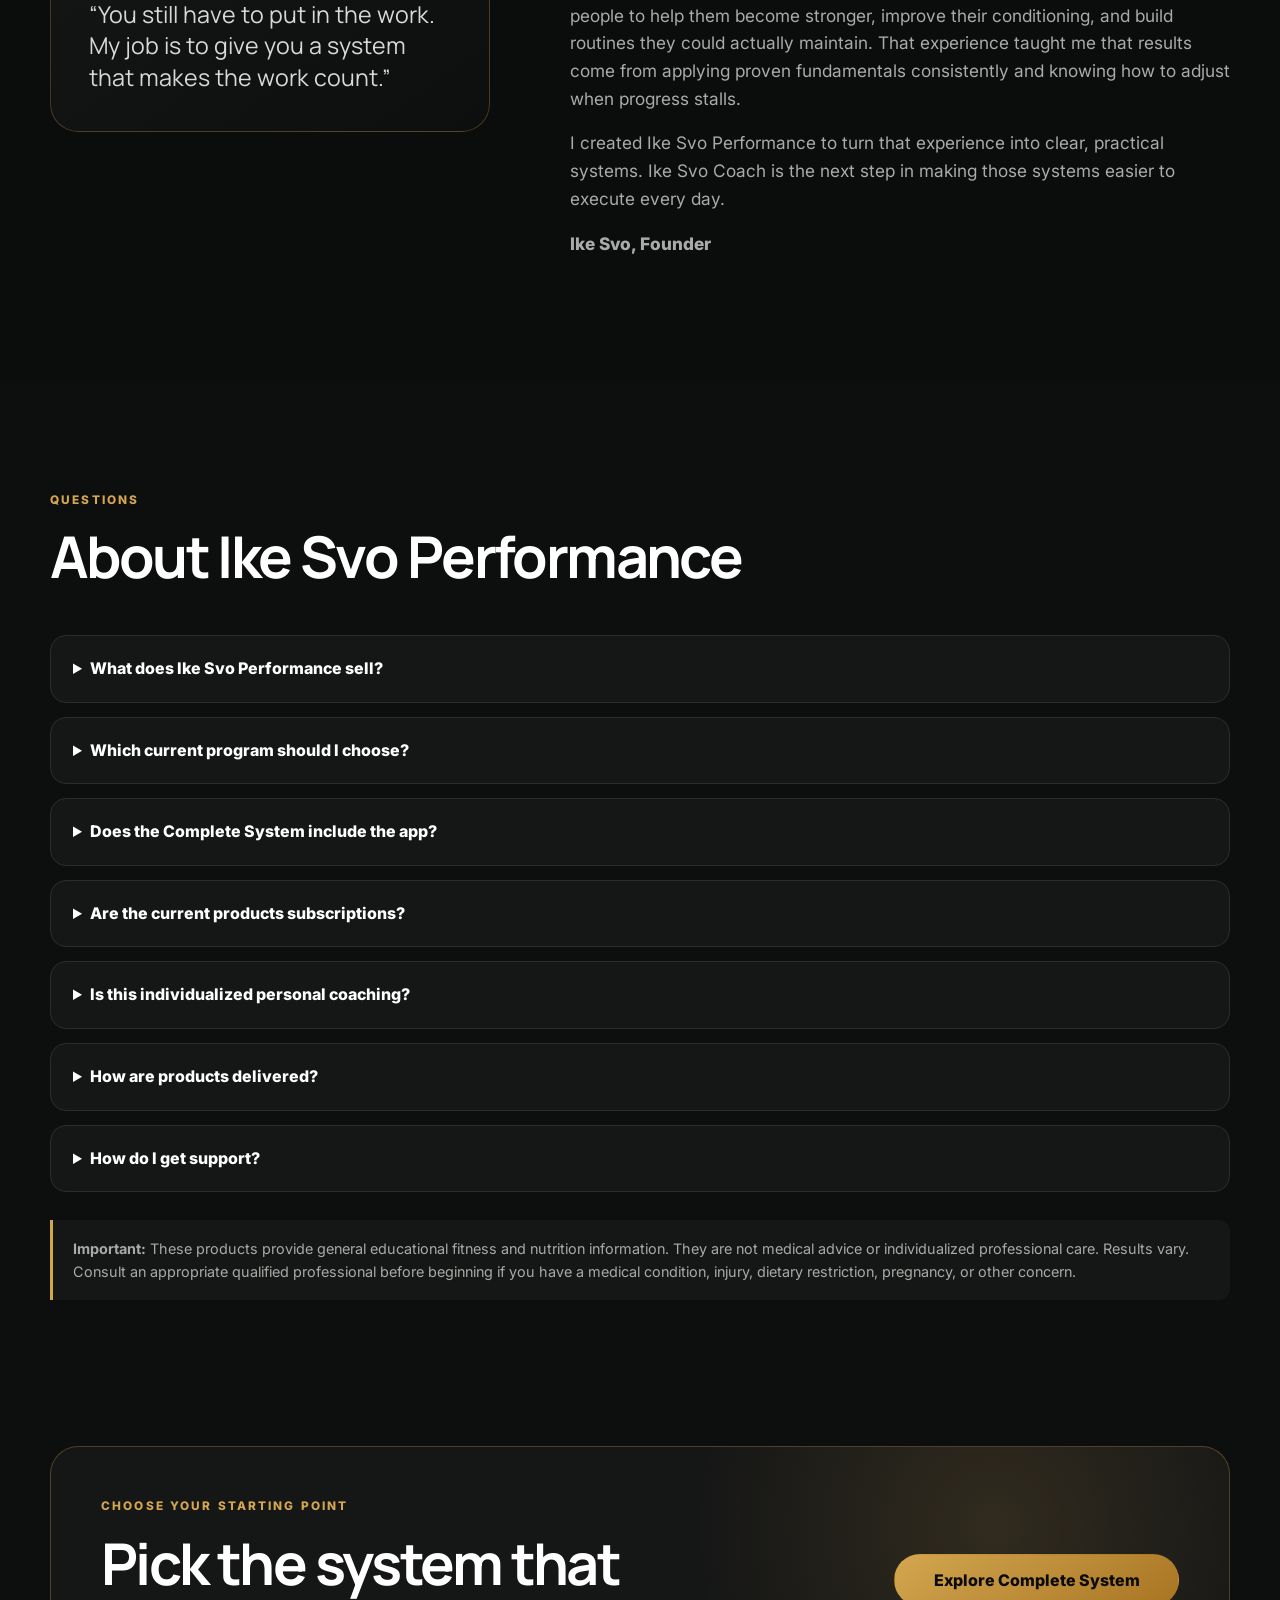
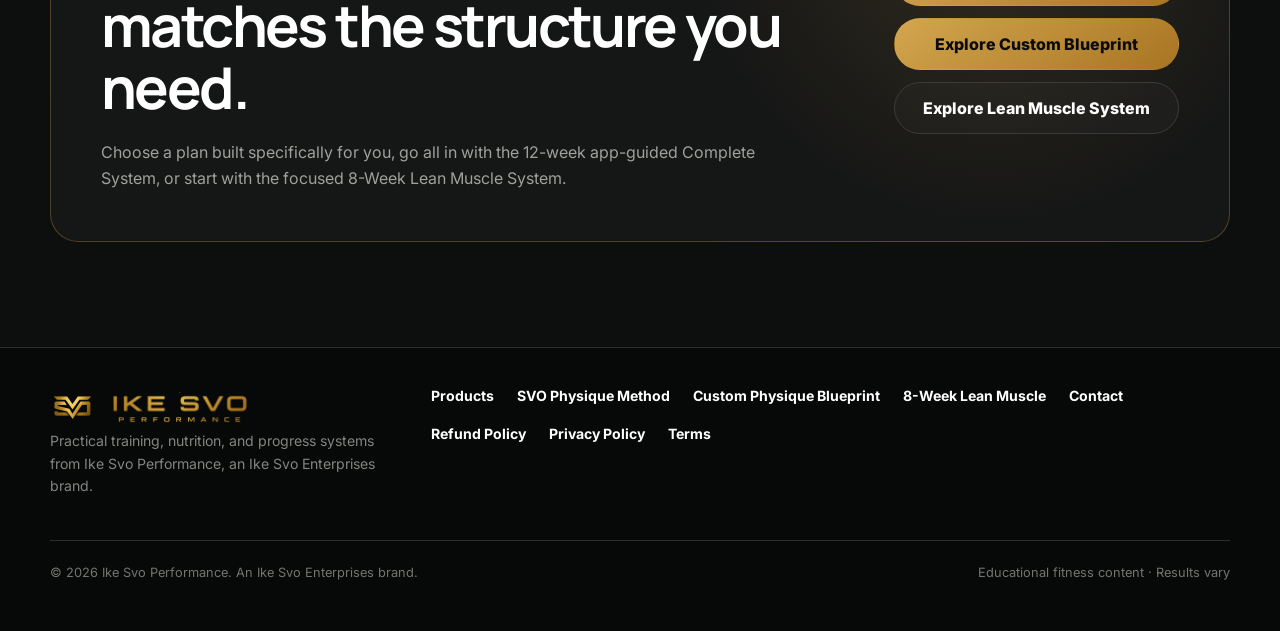
==== commit 9ace8153: "Add Custom Physique Blueprint product" ====
--- a/index.html
+++ b/index.html
@@ -3,7 +3,7 @@
 <head>
   <meta charset="UTF-8">
   <meta name="viewport" content="width=device-width, initial-scale=1.0">
-  <meta name="description" content="Ike Svo Performance creates practical training, nutrition, and progress systems, including the SVO Physique Method with Ike Svo Coach and the 8-Week Lean Muscle System.">
+  <meta name="description" content="Ike Svo Performance creates personalized and self-guided training, nutrition, and progress systems, including the SVO Custom Physique Blueprint, SVO Physique Method, and 8-Week Lean Muscle System.">
   <link rel="canonical" href="https://ike-svo-performance.netlify.app/">
   <meta property="og:type" content="website">
   <meta property="og:title" content="Ike Svo Performance | Training, Nutrition &amp; Progress Systems">
@@ -22,7 +22,7 @@
   <link rel="icon" href="favicon.ico" sizes="any">
   <link rel="icon" type="image/png" href="svo-favicon-32.png" sizes="32x32">
   <link rel="apple-touch-icon" href="svo-app-icon-192.png">
-  <link rel="stylesheet" href="styles.css?v=20260811b">
+  <link rel="stylesheet" href="styles.css?v=20260813">
 </head>
 <body class="home-page">
   <a class="skip-link" href="#main-content">Skip to content</a>
@@ -148,16 +148,19 @@
             </div>
           </article>
 
-          <article class="store-card">
-            <div class="coming-visual">
-              <span class="status-badge">Coming soon</span>
-              <span class="product-number">03</span>
-              <div><small>Beginner training</small><strong>FOUNDATION</strong></div>
-            </div>
-            <div class="store-card-body">
-              <div class="store-meta"><span>Beginner fitness</span><strong>In development</strong></div>
-              <h3>6-Week Fitness Foundation</h3>
-              <p>A beginner-friendly system for building strength, confidence, and a sustainable training routine with gym and home options.</p>
+          <article class="store-card compact-product-card custom-blueprint-card">
+            <div class="compact-product-visual custom-blueprint-visual">
+              <span class="status-badge available">Custom · Available now</span>
+              <img src="custom-physique-blueprint.webp" width="1200" height="676" alt="SVO Custom Physique Blueprint personalized plan system" loading="lazy" decoding="async">
+            </div>
+            <div class="store-card-body">
+              <div class="store-meta"><span>Built for you</span><strong>$179</strong></div>
+              <h3>SVO Custom Physique Blueprint</h3>
+              <p>A personalized 12-week training, nutrition, activity, and progression system built around your goal, schedule, experience, equipment, and constraints.</p>
+              <div class="store-actions">
+                <a class="button button-gold" href="https://svo-custom-physique.netlify.app/">View Custom Blueprint</a>
+                <a class="text-link" href="https://payhip.com/b/n8ptT" target="_blank" rel="noopener">Buy now →</a>
+              </div>
             </div>
           </article>
 
@@ -165,6 +168,19 @@
             <div class="coming-visual">
               <span class="status-badge">Coming soon</span>
               <span class="product-number">04</span>
+              <div><small>Beginner training</small><strong>FOUNDATION</strong></div>
+            </div>
+            <div class="store-card-body">
+              <div class="store-meta"><span>Beginner fitness</span><strong>In development</strong></div>
+              <h3>6-Week Fitness Foundation</h3>
+              <p>A beginner-friendly system for building strength, confidence, and a sustainable training routine with gym and home options.</p>
+            </div>
+          </article>
+
+          <article class="store-card">
+            <div class="coming-visual">
+              <span class="status-badge">Coming soon</span>
+              <span class="product-number">05</span>
               <div><small>Nutrition system</small><strong>BLUEPRINT</strong></div>
             </div>
             <div class="store-card-body">
@@ -221,13 +237,13 @@
           <h2>About Ike Svo Performance</h2>
         </div>
         <div class="faq-list">
-          <details><summary>What does Ike Svo Performance sell?</summary><p>Self-guided digital fitness systems focused on resistance training, nutrition organization, and measurable progress. The current lineup includes the 12-Week SVO Physique Method with Ike Svo Coach and the focused 8-Week Lean Muscle System.</p></details>
-          <details><summary>Which current program should I choose?</summary><p>Choose the Complete System if you want the most structure, app-guided workouts, personalized targets, check-ins, and a full 12-week progression. Choose the Lean Muscle System if you want a simpler four-day program and mobile-friendly tracking tools at a lower price.</p></details>
+          <details><summary>What does Ike Svo Performance sell?</summary><p>Digital fitness systems focused on resistance training, nutrition organization, and measurable progress. The lineup includes the personalized SVO Custom Physique Blueprint, the app-guided 12-Week SVO Physique Method, and the focused 8-Week Lean Muscle System.</p></details>
+          <details><summary>Which current program should I choose?</summary><p>Choose the Custom Physique Blueprint if you want a plan built and reviewed around your specific goal, schedule, equipment, and constraints. Choose the Complete System if you want a structured 12-week app-guided experience. Choose the Lean Muscle System if you want a simpler four-day program and mobile-friendly tracking tools at a lower price.</p></details>
           <details><summary>Does the Complete System include the app?</summary><p>Yes. The $129 Complete System includes the full SVO Physique Method, activation instructions, and one Ike Svo Coach license for use on up to two personal devices.</p></details>
-          <details><summary>Are the current products subscriptions?</summary><p>No. Both current products are one-time purchases. There is no recurring monthly charge.</p></details>
-          <details><summary>Is this individualized personal coaching?</summary><p>No. These are self-guided educational fitness products. Ike Svo Coach personalizes your schedule and starting targets from your inputs, but it does not provide medical, dietetic, rehabilitation, or one-on-one coaching services.</p></details>
-          <details><summary>How are products delivered?</summary><p>Purchases are securely processed through Payhip. Your files and access instructions appear after checkout and are also sent to the email used for the order.</p></details>
-          <details><summary>How do I get support?</summary><p>Email <a href="mailto:hello@ikesvoenterprises.com">hello@ikesvoenterprises.com</a> and include the email used at checkout plus a short description of the issue.</p></details>
+          <details><summary>Are the current products subscriptions?</summary><p>No. All current products are one-time purchases. There is no recurring monthly charge.</p></details>
+          <details><summary>Is this individualized personal coaching?</summary><p>The Custom Physique Blueprint is a personalized digital product with one included revision, not unlimited daily coaching. The other systems are self-guided educational fitness products. None of the products provide medical, dietetic, rehabilitation, or other individualized clinical care.</p></details>
+          <details><summary>How are products delivered?</summary><p>Purchases are securely processed through Payhip. Self-guided files and access instructions appear after checkout and are also sent to the order email. For the Custom Physique Blueprint, complete and return the intake after purchase; the personalized plan is then delivered by email, with a target of 72 hours after the complete intake is confirmed.</p></details>
+          <details><summary>How do I get support?</summary><p>Email <a href="mailto:ikesvoenterprises@gmail.com">ikesvoenterprises@gmail.com</a> and include the email used at checkout plus a short description of the issue.</p></details>
         </div>
         <div class="disclaimer"><strong>Important:</strong> These products provide general educational fitness and nutrition information. They are not medical advice or individualized professional care. Results vary. Consult an appropriate qualified professional before beginning if you have a medical condition, injury, dietary restriction, pregnancy, or other concern.</div>
       </div>
@@ -238,10 +254,11 @@
         <div>
           <div class="eyebrow">Choose your starting point</div>
           <h2>Pick the system that matches the structure you need.</h2>
-          <p>Go all in with the 12-week app-guided Complete System, or start with the focused 8-Week Lean Muscle System.</p>
+          <p>Choose a plan built specifically for you, go all in with the 12-week app-guided Complete System, or start with the focused 8-Week Lean Muscle System.</p>
         </div>
         <div class="cta-actions home-choice-actions">
           <a class="button button-gold" href="svo-physique.html">Explore Complete System</a>
+          <a class="button button-gold" href="https://svo-custom-physique.netlify.app/">Explore Custom Blueprint</a>
           <a class="button button-outline" href="lean-muscle.html">Explore Lean Muscle System</a>
         </div>
       </div>
@@ -261,6 +278,7 @@
         <nav class="footer-links" aria-label="Footer navigation">
           <a href="#products">Products</a>
           <a href="svo-physique.html">SVO Physique Method</a>
+          <a href="https://svo-custom-physique.netlify.app/">Custom Physique Blueprint</a>
           <a href="lean-muscle.html">8-Week Lean Muscle</a>
           <a href="contact.html">Contact</a>
           <a href="refund.html">Refund Policy</a>
--- a/styles.css
+++ b/styles.css
@@ -690,6 +690,12 @@
   box-shadow: 0 22px 58px rgba(0,0,0,.46);
 }
 .compact-product-card .store-card-body { justify-content: flex-start; }
+.custom-blueprint-visual img {
+  width: min(100%, 420px);
+  aspect-ratio: 16 / 9;
+  object-fit: cover;
+  object-position: center;
+}
 .status-badge {
   position: absolute;
   top: 22px;
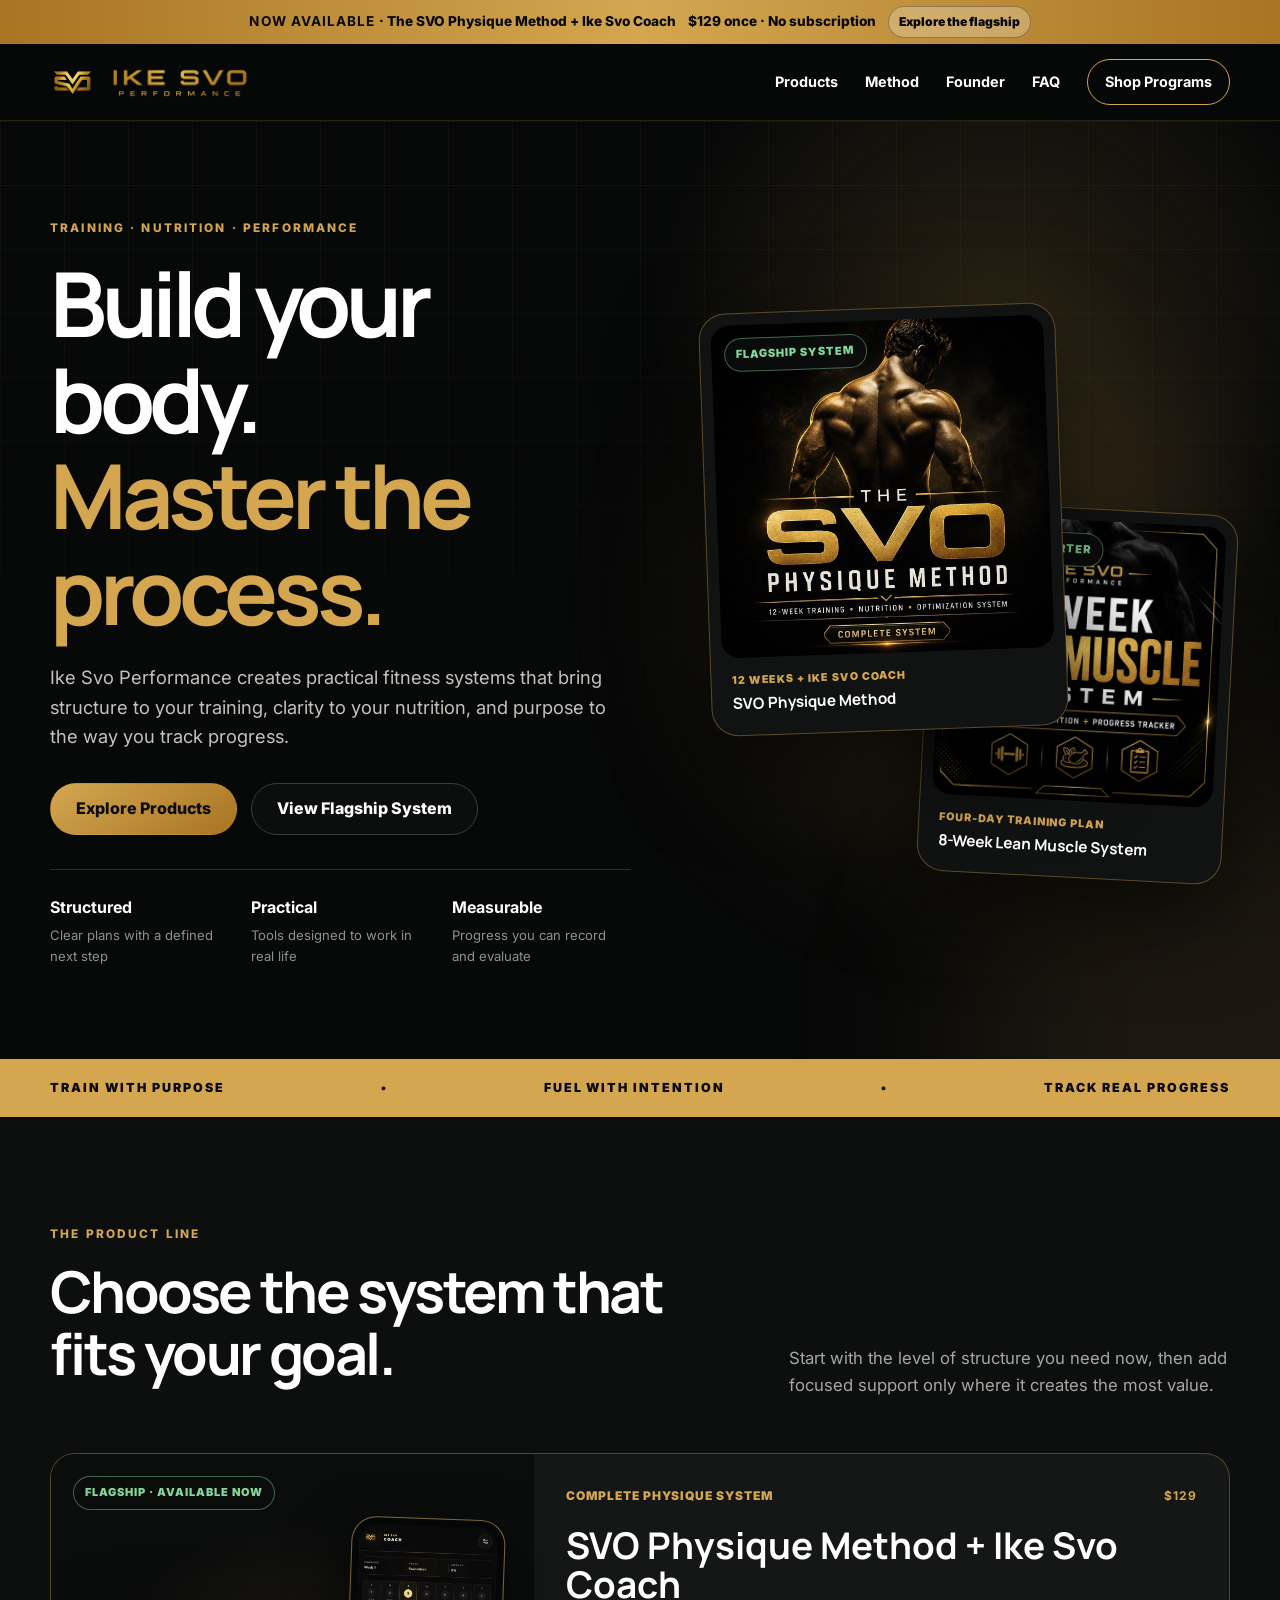
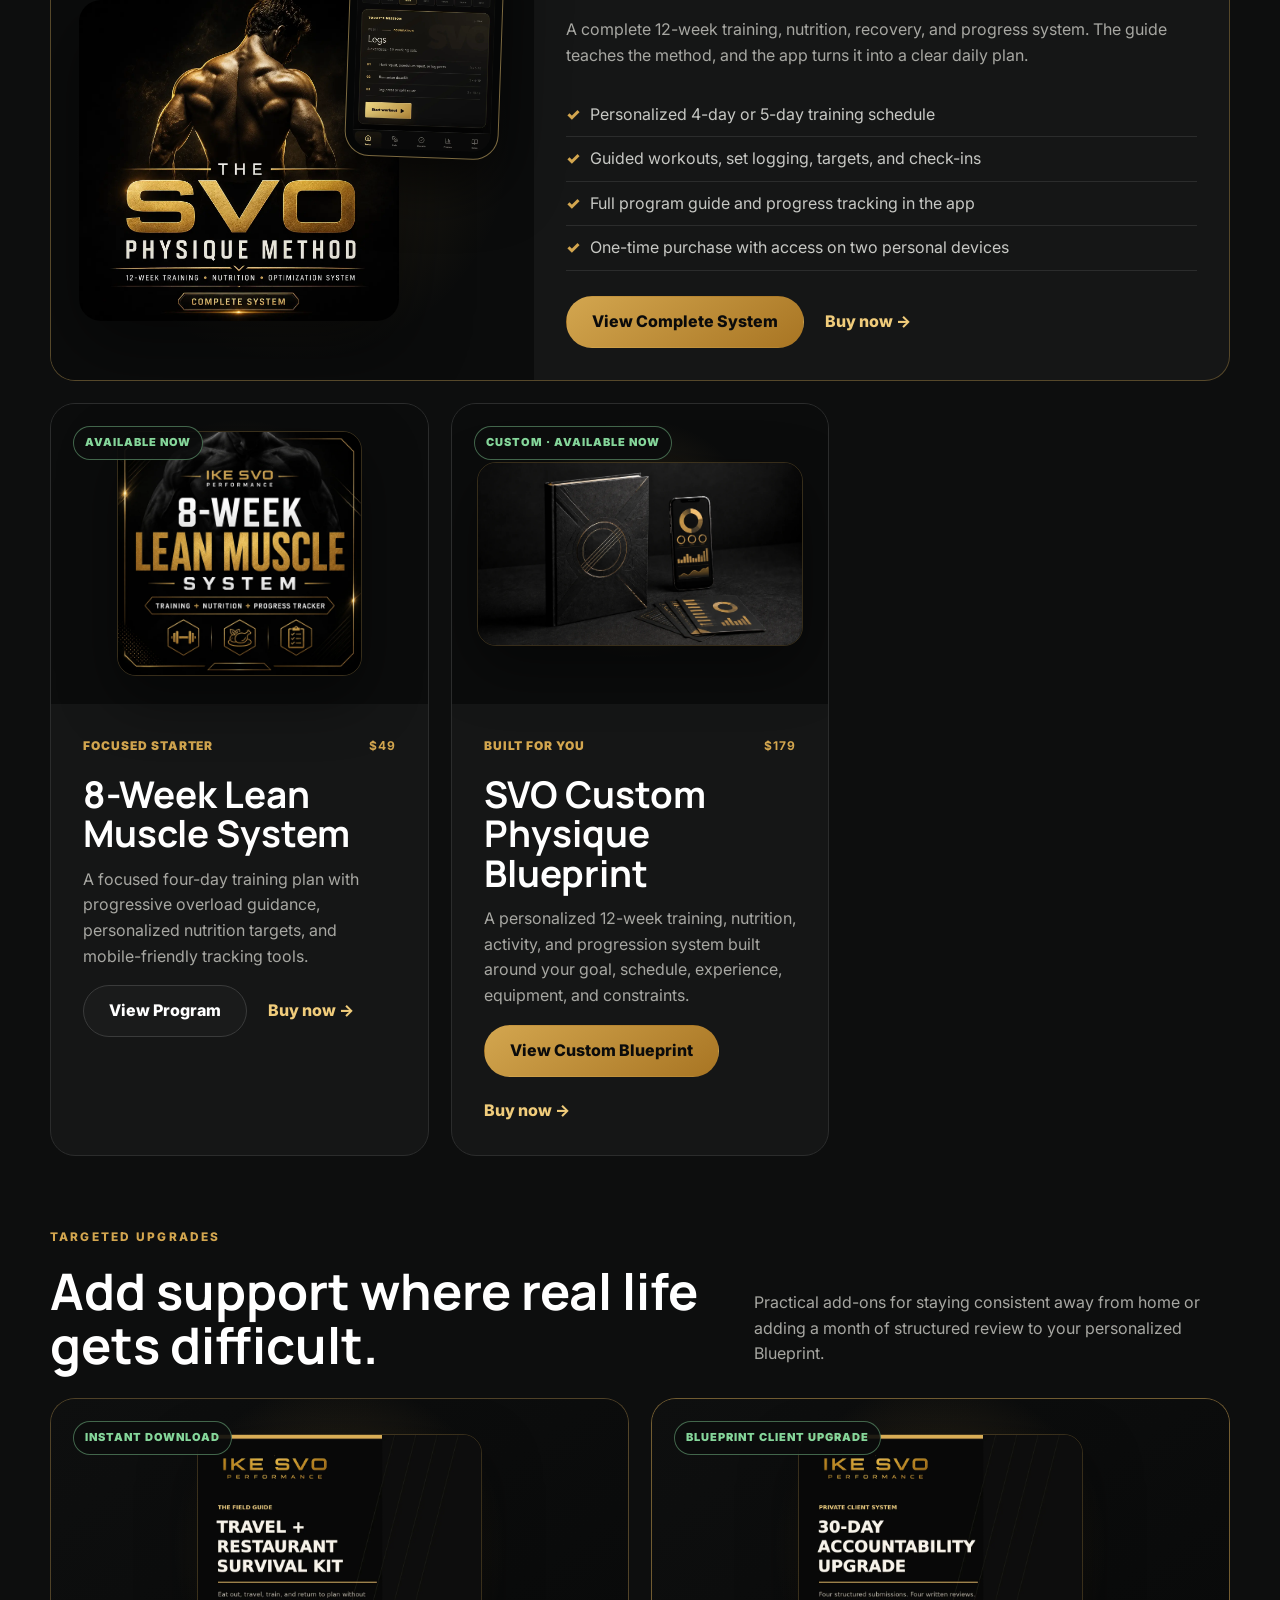
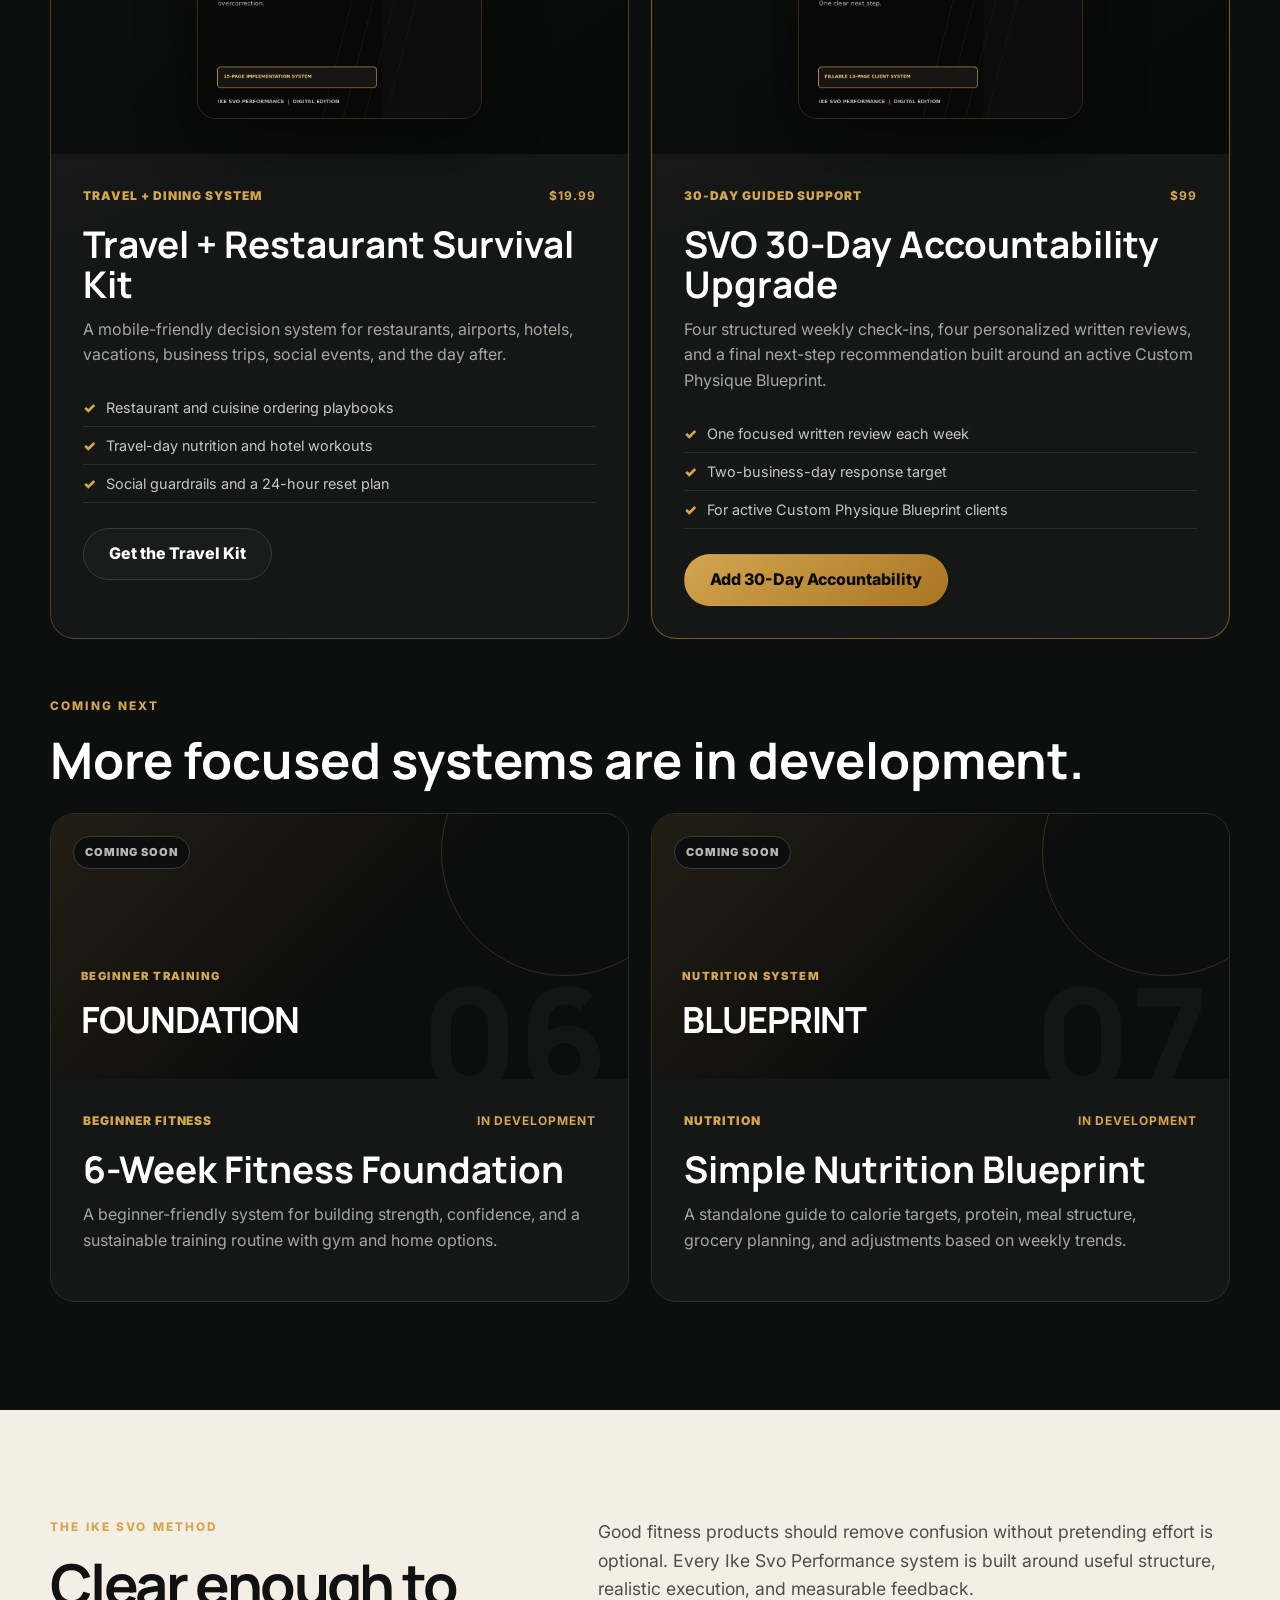
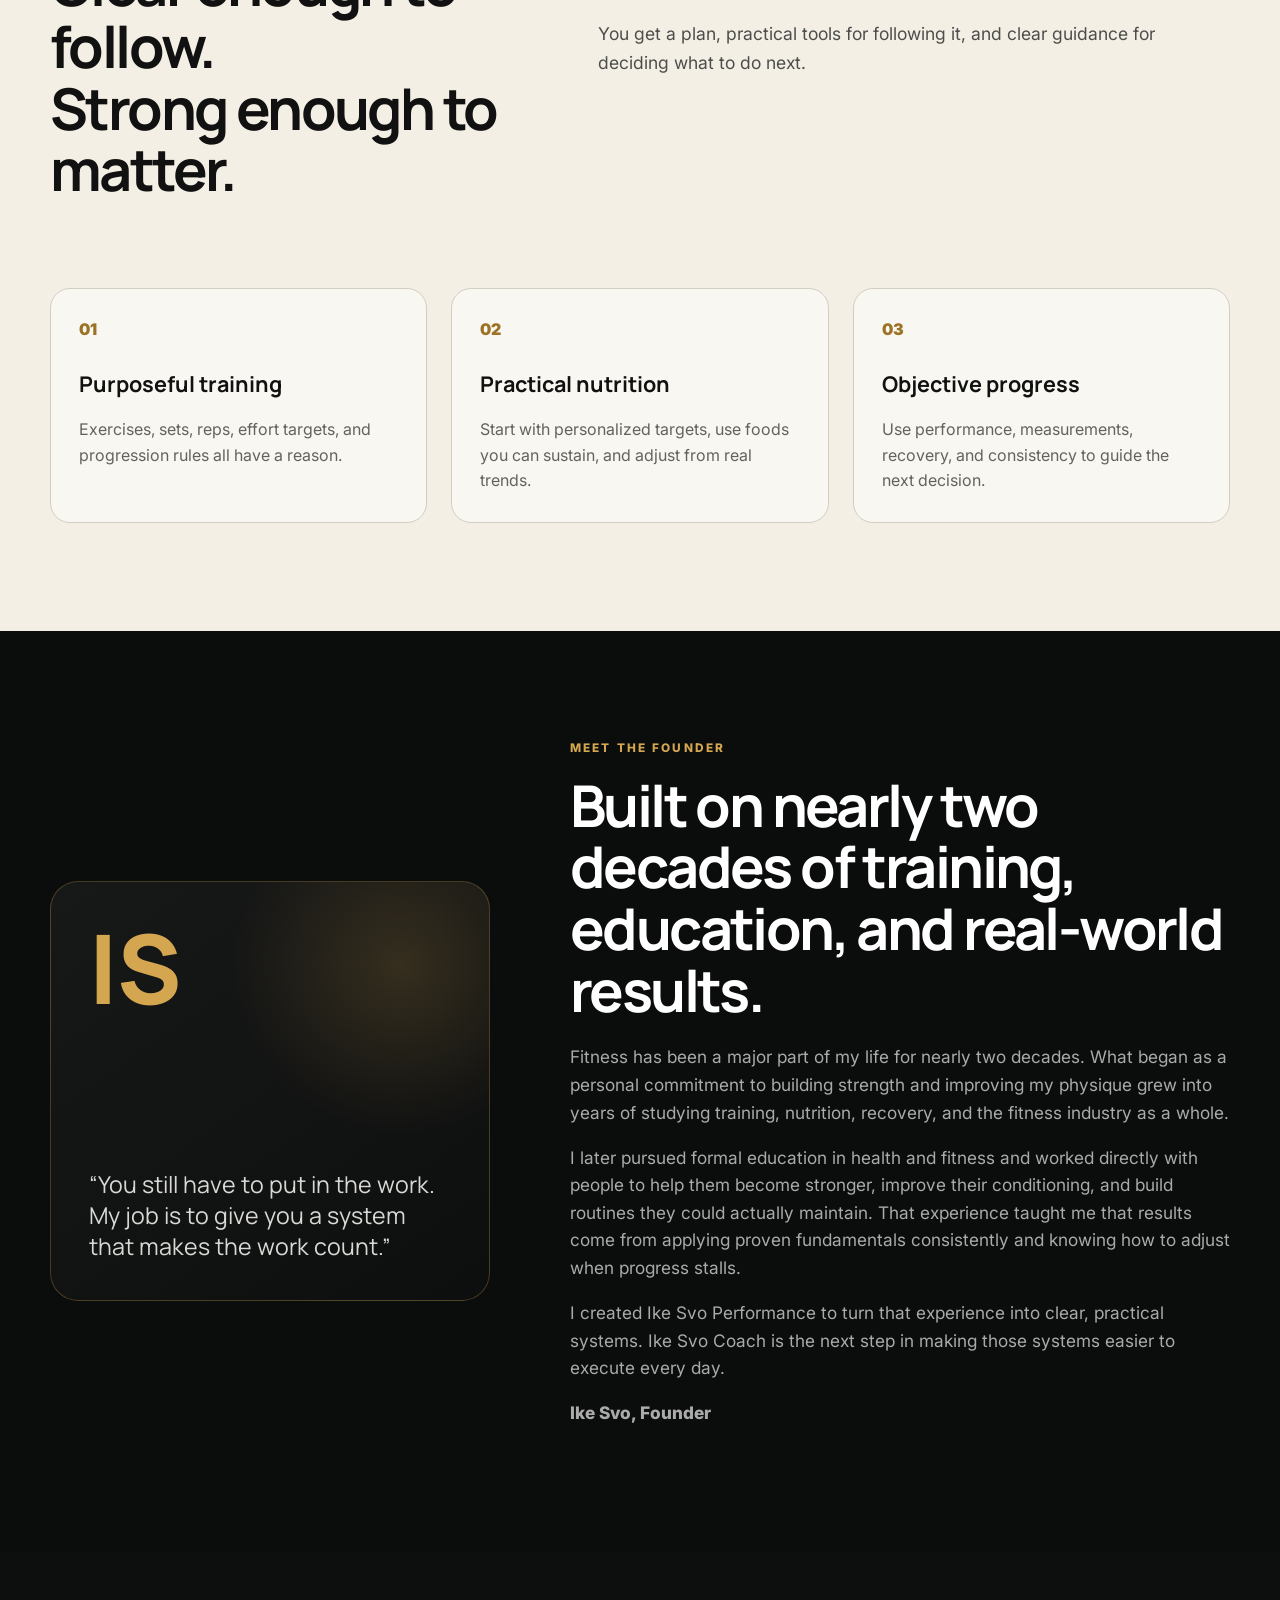
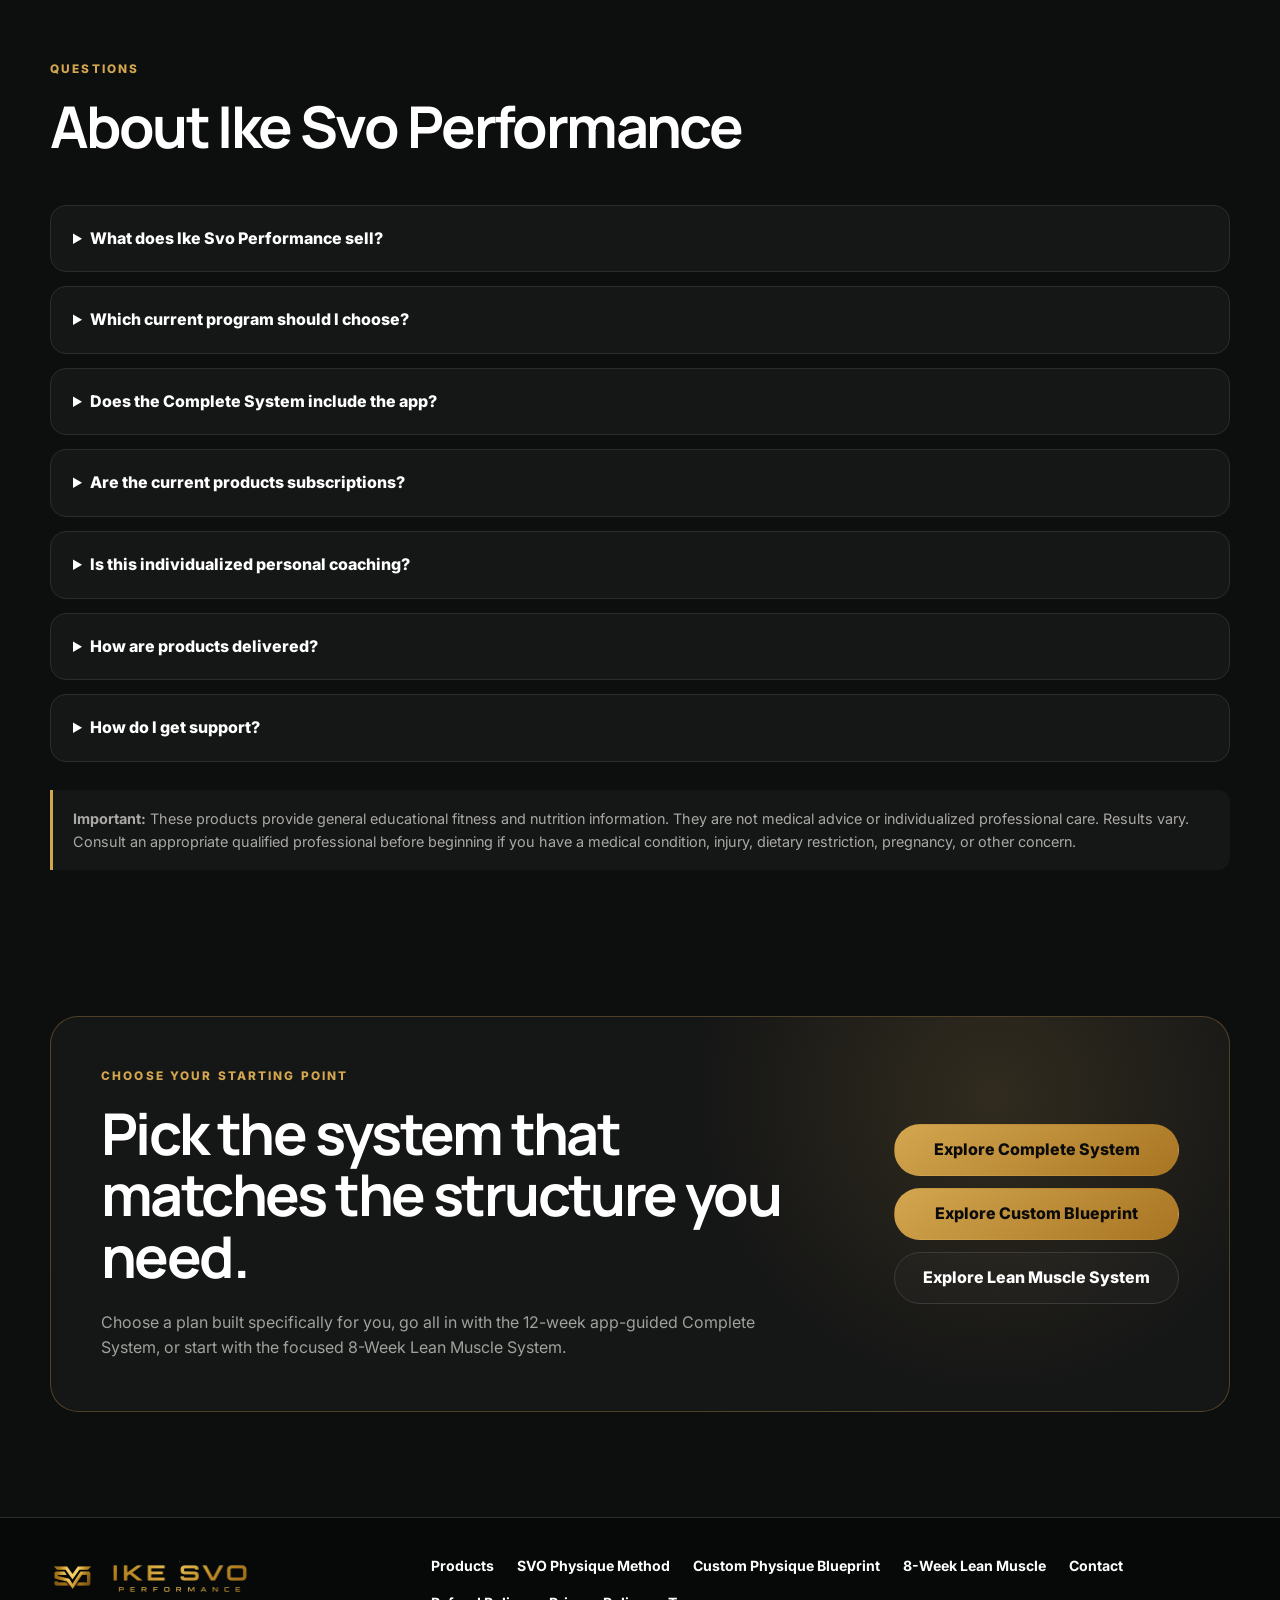
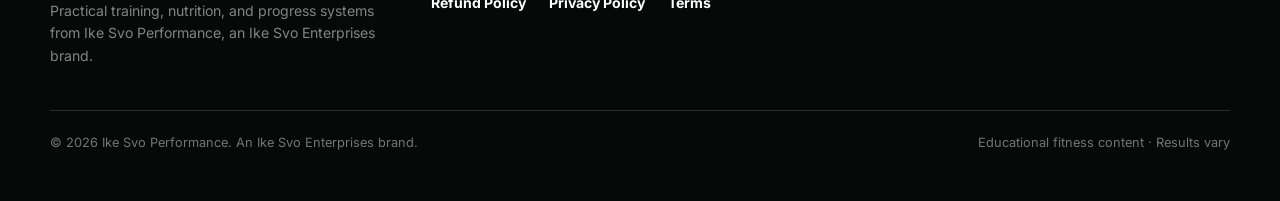
==== commit 662ab648: "Add Travel Kit and 30-Day Accountability upgrades" ====
--- a/index.html
+++ b/index.html
@@ -3,7 +3,7 @@
 <head>
   <meta charset="UTF-8">
   <meta name="viewport" content="width=device-width, initial-scale=1.0">
-  <meta name="description" content="Ike Svo Performance creates personalized and self-guided training, nutrition, and progress systems, including the SVO Custom Physique Blueprint, SVO Physique Method, and 8-Week Lean Muscle System.">
+  <meta name="description" content="Ike Svo Performance creates personalized and self-guided training, nutrition, progress, travel, and accountability systems—including the SVO Custom Physique Blueprint and SVO Physique Method.">
   <link rel="canonical" href="https://ike-svo-performance.netlify.app/">
   <meta property="og:type" content="website">
   <meta property="og:title" content="Ike Svo Performance | Training, Nutrition &amp; Progress Systems">
@@ -101,7 +101,7 @@
             <div class="eyebrow">The product line</div>
             <h2>Choose the system that fits your goal.</h2>
           </div>
-          <p>Start with the level of structure you need now. Each product has a clear purpose, and more focused systems are being built for the lineup.</p>
+          <p>Start with the level of structure you need now, then add focused support only where it creates the most value.</p>
         </div>
 
         <div class="store-grid product-line-grid">
@@ -164,10 +164,71 @@
             </div>
           </article>
 
+        </div>
+
+        <div class="product-tier-heading">
+          <div>
+            <div class="eyebrow">Targeted upgrades</div>
+            <h3>Add support where real life gets difficult.</h3>
+          </div>
+          <p>Practical add-ons for staying consistent away from home or adding a month of structured review to your personalized Blueprint.</p>
+        </div>
+
+        <div class="store-grid add-on-grid">
+          <article class="store-card compact-product-card add-on-card">
+            <div class="compact-product-visual add-on-visual">
+              <span class="status-badge available">Instant download</span>
+              <img src="svo-travel-survival-kit-cover.webp" width="1600" height="1600" alt="SVO Travel and Restaurant Survival Kit cover" loading="lazy" decoding="async">
+            </div>
+            <div class="store-card-body">
+              <div class="store-meta"><span>Travel + dining system</span><strong>$19.99</strong></div>
+              <h3>Travel + Restaurant Survival Kit</h3>
+              <p>A mobile-friendly decision system for restaurants, airports, hotels, vacations, business trips, social events, and the day after.</p>
+              <ul class="store-list compact-list">
+                <li>Restaurant and cuisine ordering playbooks</li>
+                <li>Travel-day nutrition and hotel workouts</li>
+                <li>Social guardrails and a 24-hour reset plan</li>
+              </ul>
+              <div class="store-actions">
+                <a class="button button-outline" href="https://payhip.com/b/hBEba" target="_blank" rel="noopener">Get the Travel Kit</a>
+              </div>
+            </div>
+          </article>
+
+          <article class="store-card compact-product-card add-on-card accountability-card">
+            <div class="compact-product-visual add-on-visual">
+              <span class="status-badge available">Blueprint client upgrade</span>
+              <img src="svo-accountability-upgrade-cover.webp" width="1600" height="1600" alt="SVO 30-Day Accountability Upgrade cover" loading="lazy" decoding="async">
+            </div>
+            <div class="store-card-body">
+              <div class="store-meta"><span>30-day guided support</span><strong>$99</strong></div>
+              <h3>SVO 30-Day Accountability Upgrade</h3>
+              <p>Four structured weekly check-ins, four personalized written reviews, and a final next-step recommendation built around an active Custom Physique Blueprint.</p>
+              <ul class="store-list compact-list">
+                <li>One focused written review each week</li>
+                <li>Two-business-day response target</li>
+                <li>For active Custom Physique Blueprint clients</li>
+              </ul>
+              <div class="store-actions">
+                <a class="button button-gold" href="https://payhip.com/b/hQTBs" target="_blank" rel="noopener">Add 30-Day Accountability</a>
+              </div>
+            </div>
+          </article>
+        </div>
+
+        <div class="product-tier-heading product-tier-heading-secondary">
+          <div>
+            <div class="eyebrow">Coming next</div>
+            <h3>More focused systems are in development.</h3>
+          </div>
+        </div>
+
+        <div class="store-grid coming-grid">
+
           <article class="store-card">
             <div class="coming-visual">
               <span class="status-badge">Coming soon</span>
-              <span class="product-number">04</span>
+              <span class="product-number">06</span>
               <div><small>Beginner training</small><strong>FOUNDATION</strong></div>
             </div>
             <div class="store-card-body">
@@ -180,7 +241,7 @@
           <article class="store-card">
             <div class="coming-visual">
               <span class="status-badge">Coming soon</span>
-              <span class="product-number">05</span>
+              <span class="product-number">07</span>
               <div><small>Nutrition system</small><strong>BLUEPRINT</strong></div>
             </div>
             <div class="store-card-body">
@@ -237,12 +298,12 @@
           <h2>About Ike Svo Performance</h2>
         </div>
         <div class="faq-list">
-          <details><summary>What does Ike Svo Performance sell?</summary><p>Digital fitness systems focused on resistance training, nutrition organization, and measurable progress. The lineup includes the personalized SVO Custom Physique Blueprint, the app-guided 12-Week SVO Physique Method, and the focused 8-Week Lean Muscle System.</p></details>
-          <details><summary>Which current program should I choose?</summary><p>Choose the Custom Physique Blueprint if you want a plan built and reviewed around your specific goal, schedule, equipment, and constraints. Choose the Complete System if you want a structured 12-week app-guided experience. Choose the Lean Muscle System if you want a simpler four-day program and mobile-friendly tracking tools at a lower price.</p></details>
+          <details><summary>What does Ike Svo Performance sell?</summary><p>Digital fitness systems focused on resistance training, nutrition organization, measurable progress, and real-world execution. The lineup includes the personalized SVO Custom Physique Blueprint, the app-guided 12-Week SVO Physique Method, the focused 8-Week Lean Muscle System, and targeted travel and accountability upgrades.</p></details>
+          <details><summary>Which current program should I choose?</summary><p>Choose the Custom Physique Blueprint if you want a plan built around your specific goal, schedule, equipment, and constraints. Choose the Complete System if you want a structured 12-week app-guided experience. Choose the Lean Muscle System if you want a simpler four-day program at a lower price. The Travel + Restaurant Survival Kit works as a standalone real-world consistency guide, while the 30-Day Accountability Upgrade is reserved for active Custom Physique Blueprint clients.</p></details>
           <details><summary>Does the Complete System include the app?</summary><p>Yes. The $129 Complete System includes the full SVO Physique Method, activation instructions, and one Ike Svo Coach license for use on up to two personal devices.</p></details>
           <details><summary>Are the current products subscriptions?</summary><p>No. All current products are one-time purchases. There is no recurring monthly charge.</p></details>
-          <details><summary>Is this individualized personal coaching?</summary><p>The Custom Physique Blueprint is a personalized digital product with one included revision, not unlimited daily coaching. The other systems are self-guided educational fitness products. None of the products provide medical, dietetic, rehabilitation, or other individualized clinical care.</p></details>
-          <details><summary>How are products delivered?</summary><p>Purchases are securely processed through Payhip. Self-guided files and access instructions appear after checkout and are also sent to the order email. For the Custom Physique Blueprint, complete and return the intake after purchase; the personalized plan is then delivered by email, with a target of 72 hours after the complete intake is confirmed.</p></details>
+          <details><summary>Is this individualized personal coaching?</summary><p>The Custom Physique Blueprint is a personalized digital product with one included revision, not unlimited daily coaching. The 30-Day Accountability Upgrade adds four asynchronous written reviews and one brief clarification follow-up per review; it does not include daily monitoring, live calls, emergency support, or medical care. The remaining systems are self-guided educational fitness products.</p></details>
+          <details><summary>How are products delivered?</summary><p>Purchases are securely processed through Payhip. Self-guided files and access instructions appear after checkout and are also sent to the order email. For the Custom Physique Blueprint, complete and return the intake after purchase; the personalized plan is then delivered by email, with a target of 72 hours after the complete intake is confirmed. Accountability clients activate their 30-day window using the instructions inside the downloaded workbook.</p></details>
           <details><summary>How do I get support?</summary><p>Email <a href="mailto:ikesvoenterprises@gmail.com">ikesvoenterprises@gmail.com</a> and include the email used at checkout plus a short description of the issue.</p></details>
         </div>
         <div class="disclaimer"><strong>Important:</strong> These products provide general educational fitness and nutrition information. They are not medical advice or individualized professional care. Results vary. Consult an appropriate qualified professional before beginning if you have a medical condition, injury, dietary restriction, pregnancy, or other concern.</div>
--- a/styles.css
+++ b/styles.css
@@ -767,6 +767,44 @@
   color: var(--gold-light);
   font-weight: 800;
 }
+.product-tier-heading {
+  margin: 72px 0 26px;
+  display: grid;
+  grid-template-columns: 1fr .72fr;
+  gap: 44px;
+  align-items: end;
+}
+.product-tier-heading h3 {
+  margin: 6px 0 0;
+  font-size: clamp(1.9rem, 4vw, 3.15rem);
+}
+.product-tier-heading p {
+  margin: 0 0 5px;
+  color: var(--muted);
+}
+.product-tier-heading-secondary {
+  margin-top: 58px;
+  grid-template-columns: 1fr;
+}
+.add-on-grid,
+.coming-grid { grid-template-columns: repeat(2, 1fr); }
+.add-on-card {
+  border-color: rgba(211,166,79,.3);
+  background: linear-gradient(160deg, rgba(211,166,79,.045), transparent 44%), #151616;
+}
+.accountability-card { border-color: rgba(211,166,79,.48); }
+.add-on-visual {
+  min-height: 355px;
+  background:
+    radial-gradient(circle at 50% 42%, rgba(211,166,79,.22), transparent 47%),
+    linear-gradient(145deg, #0e0f0f, #080909);
+}
+.add-on-visual img { width: min(100%, 285px); }
+.compact-list { margin-top: 5px; }
+.compact-list li {
+  padding: 7px 0;
+  font-size: .9rem;
+}
 .coming-visual {
   position: relative;
   min-height: 265px;
@@ -853,6 +891,7 @@
   }
   .brand-product-stack { margin: 15px auto 0; }
   .product-line-grid { grid-template-columns: repeat(2, 1fr); }
+  .product-tier-heading { grid-template-columns: 1fr; gap: 14px; }
   .featured-visual { margin: 0 auto; }
   .store-image-wrap { min-height: 410px; }
 }
@@ -870,6 +909,8 @@
   .store-image-wrap { min-height: 330px; padding: 22px; }
   .flagship-pair { width: min(100%, 355px); }
   .store-card-body { padding: 25px 22px; }
+  .product-tier-heading { margin-top: 54px; }
+  .add-on-visual { min-height: 305px; }
   .coming-visual { min-height: 220px; }
   .featured-visual-footer { align-items: flex-end; }
 }
